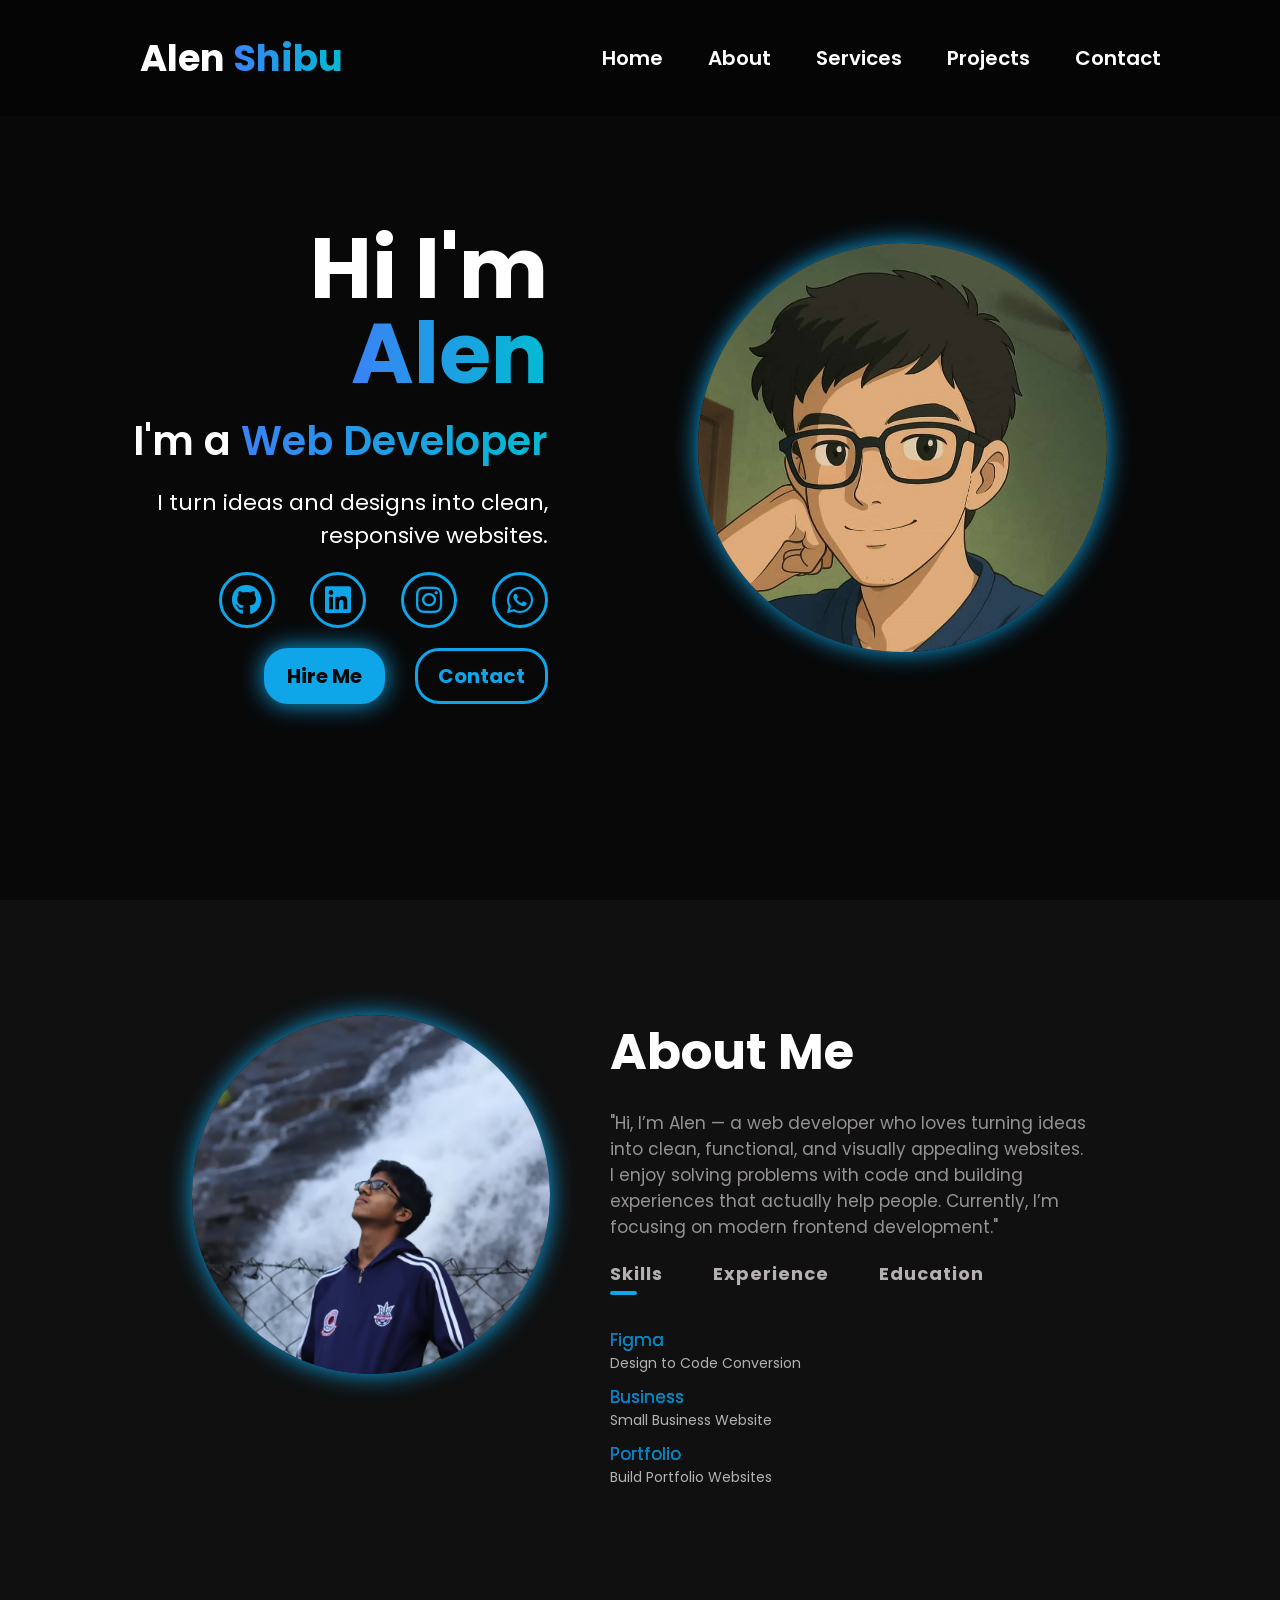
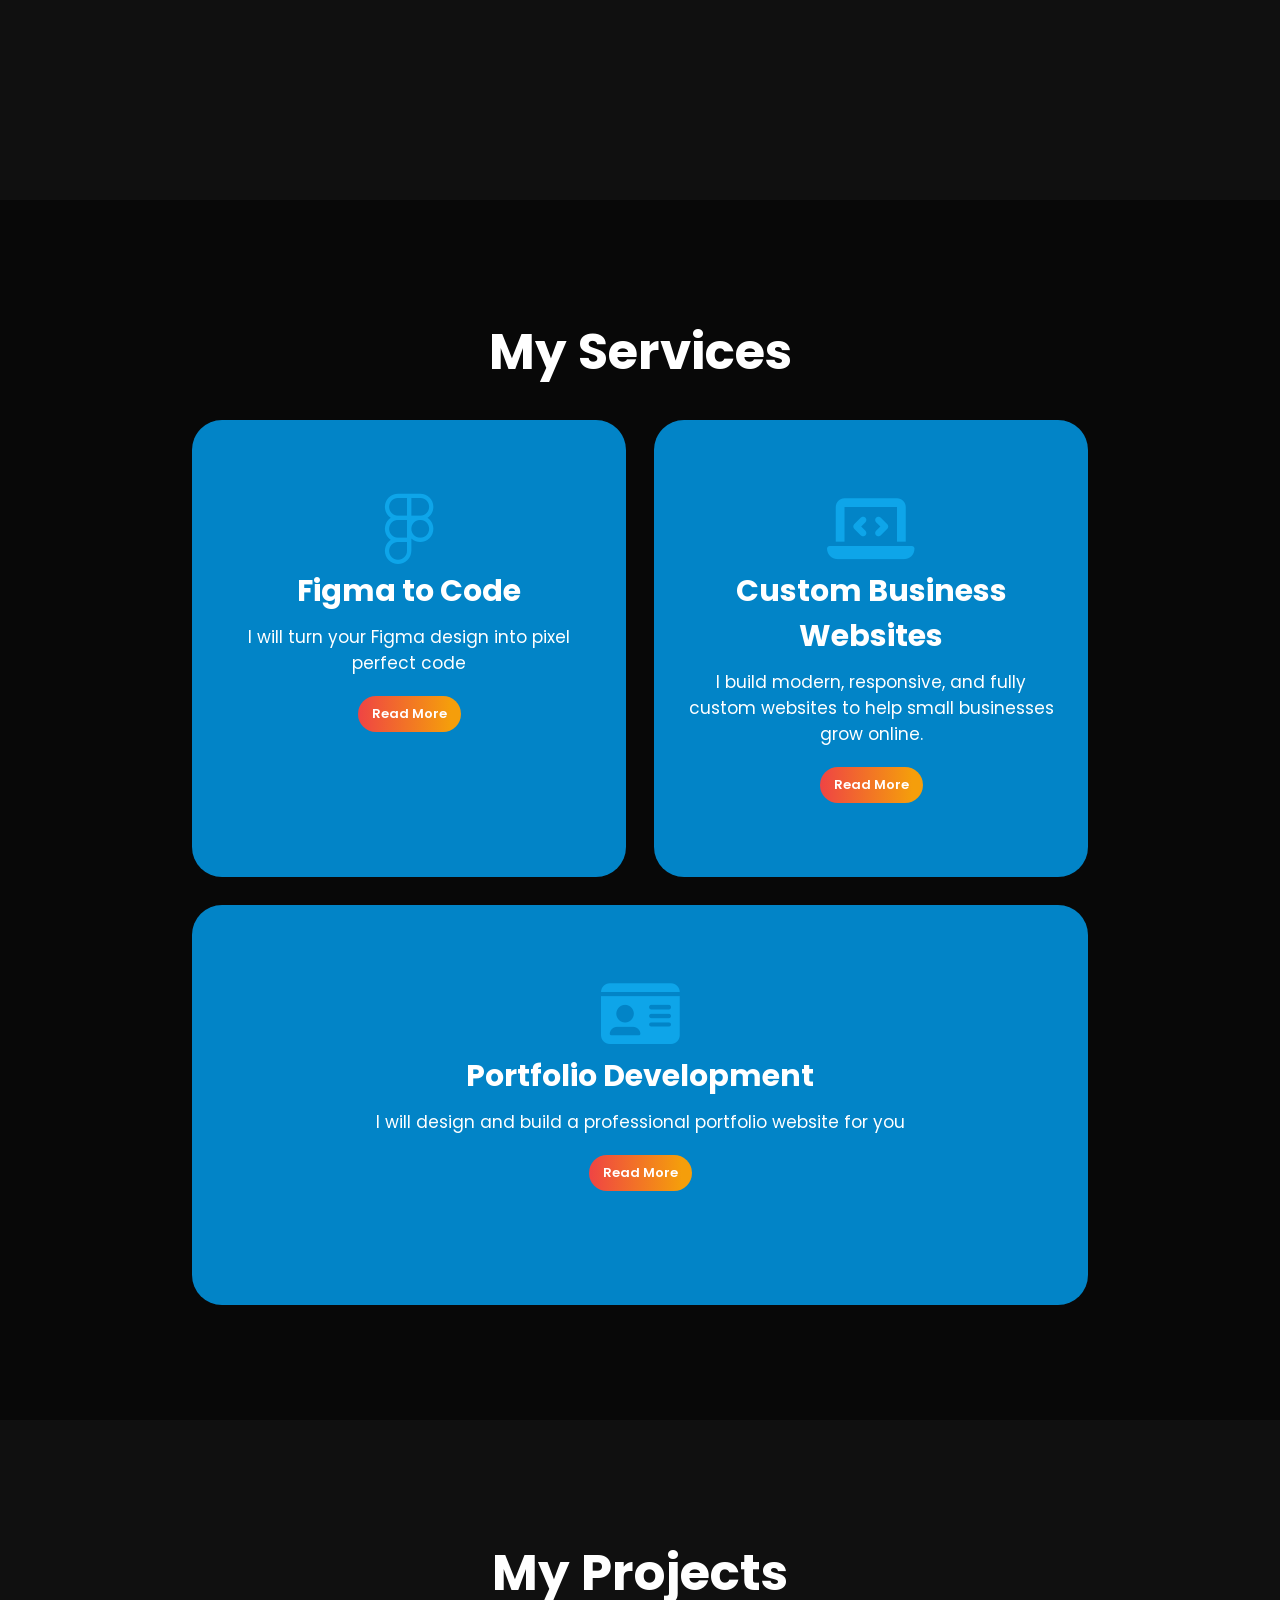
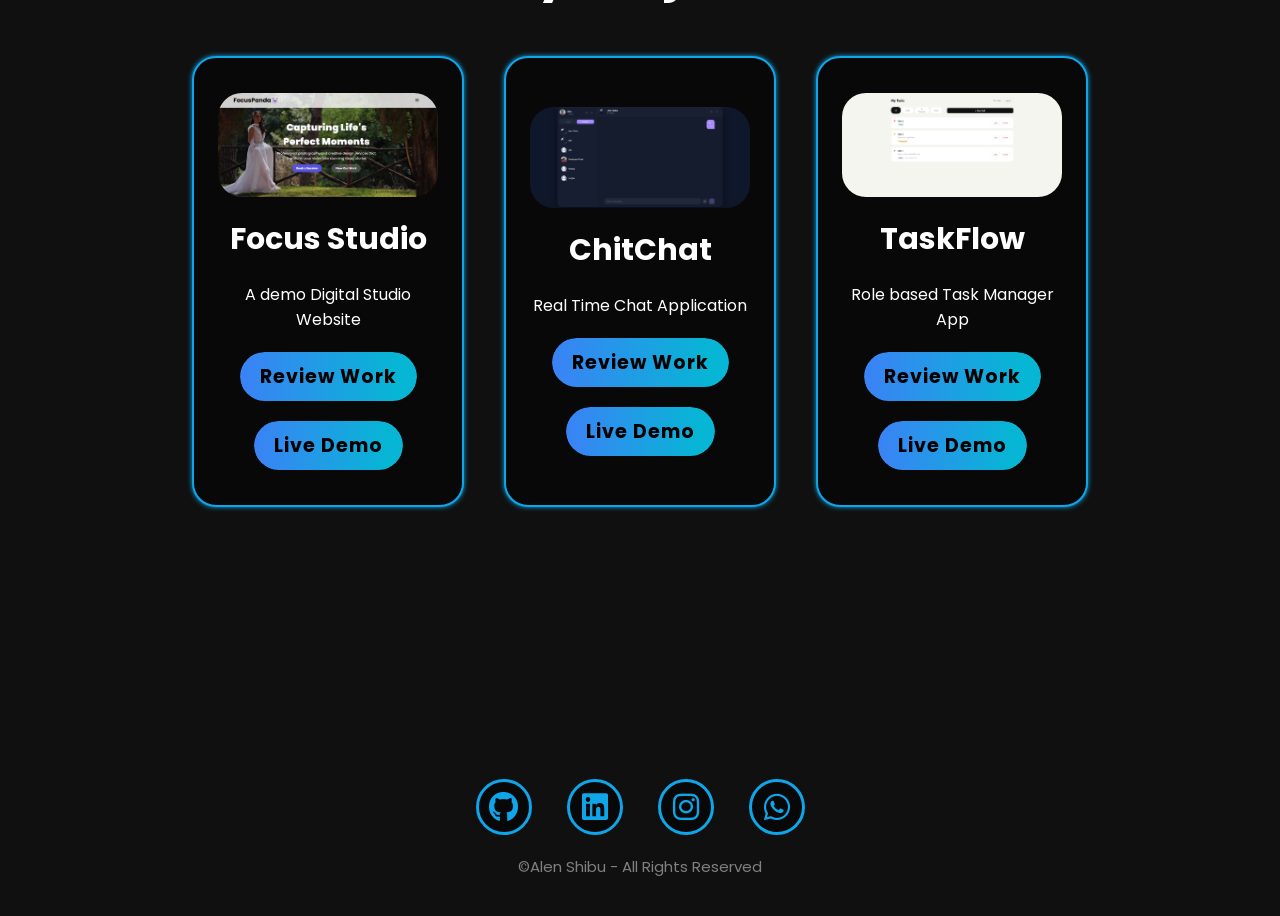
==== index.html @ d4114696 "fixed bugs" ====
<!DOCTYPE html>
<html lang="en">
  <head>
    <meta charset="UTF-8" />
    <meta name="viewport" content="width=device-width, initial-scale=1.0" />
    <title>Portfolio - Alen Shibu</title>
    <link rel="stylesheet" href="style.css" />
    <link
      rel="stylesheet"
      href="https://cdnjs.cloudflare.com/ajax/libs/font-awesome/6.5.0/css/all.min.css"
    />
  </head>
  <body>
    <!-- -----Header Section----- -->
    <header class="header">
      <a href="#home"
        ><h1>Alen <span>Shibu</span></h1></a
      >
      <i id="menu-icon" class="fa-solid fa-bars"></i>
      <nav class="nav" id="nav">
        <ul>
          <li><a href="#home">Home</a></li>
          <li><a href="#about">About</a></li>
          <li><a href="#services">Services</a></li>
          <li><a href="#projects">Projects</a></li>
          <li><a href="#contact">Contact</a></li>
        </ul>
      </nav>
      <a class="btn" href="#contact">Contact Me</a>
    </header>

    <!-- -----Home Section----- -->
    <section class="home" id="home">
      <div class="home-text slide-in-left">
        <h1>Hi I'm <br /><span>Alen</span></h1>
        <h2>I'm a <span>Web Developer</span></h2>
        <p>I turn ideas and designs into clean, responsive websites.</p>

        <div class="social-links">
          <a target="_blank" href="https://github.com/Alen-Shibu"
            ><i class="fa-brands fa-github"></i
          ></a>
          <a
            target="_blank"
            href="https://www.linkedin.com/in/alen-shibu-99502437a/"
            ><i class="fa-brands fa-linkedin"></i
          ></a>
          <a
            target="_blank"
            href="https://www.instagram.com/_.callme_._._alen._/"
            ><i class="fa-brands fa-instagram"></i
          ></a>
          <a target="_blank" href="https://wa.me/919207897400"
            ><i class="fa-brands fa-whatsapp"></i
          ></a>
        </div>
        <div class="home-btn">
          <a
            href="mailto:webwizlab@gmail.com?subject=Hire%20Me%20-%20Web%20Development%20Project&body=Hi%20Alen,%0D%0A%0D%0AI%20would%20like%20to%20discuss%20a%20project%20with%20you.%20Here%20are%20some%20details:%0D%0A%0D%0A-%20Project%20Type:%20%0D%0A-%20Deadline:%20%0D%0A-%20Budget:%20%0D%0A%0D%0ARegards,"
            >Hire Me</a
          >
          <a href="#contact">Contact</a>
        </div>
      </div>
      <div class="home-image slide-in-right">
        <img src="assets/Alen_Shibu_Image.jpeg" alt="Alen Shibu Image" />
      </div>
    </section>

    <!-- -----About Section----- -->
    <section class="about" id="about">
      <div class="about-img">
        <img src="assets/Alen.jpeg" alt="About Section Image" />
      </div>
      <div class="about-content">
        <h1>About Me</h1>
        <p>
          "Hi, I’m Alen — a web developer who loves turning ideas into clean,
          functional, and visually appealing websites. I enjoy solving problems
          with code and building experiences that actually help people.
          Currently, I’m focusing on modern frontend development."
        </p>
        <div class="tab-titles">
          <p class="tab-links active-link" onclick="opentab('skills')">
            Skills
          </p>
          <p class="tab-links" onclick="opentab('experience')">Experience</p>
          <p class="tab-links" onclick="opentab('education')">Education</p>
        </div>
        <div class="tab-contents active-tab" id="skills">
          <ul>
            <li><span>Figma</span><br />Design to Code Conversion</li>
            <li><span>Business</span><br />Small Business Website</li>
            <li><span>Portfolio</span><br />Build Portfolio Websites</li>
          </ul>
        </div>
        <div class="tab-contents" id="experience">
          <ul>
            <li>
              <span>2025 - Present</span><br />Freelance Web Developer —
              building responsive websites for clients
            </li>
            <li>
              <span>2023-2024</span><br />Learning Phase - Learnt frontend
              technologies and few backend technologies
            </li>
          </ul>
        </div>

        <div class="tab-contents" id="education">
          <ul>
            <li>
              <span>2025- Present</span><br />Bachelor’s in Computer Science —
              CEK
            </li>
            <li>
              <span>2022 - 2024</span><br />Higher Secondary Education — Science
              Stream
            </li>
            <li>
              <span>2019 - 2022</span><br />High School — Focus on maths and
              Science
            </li>
          </ul>
        </div>
      </div>
    </section>

    <!-- -----Services Section----- -->
    <section class="services" id="services">
      <h1>My Services</h1>
      <div class="services-container">
        <div class="service-box">
          <i class="fa-brands fa-figma"></i>
          <h3>Figma to Code</h3>
          <p>I will turn your Figma design into pixel perfect code</p>
          <a href="#" class="open" data-modal="modal1">Read More</a>
        </div>
        <div class="modal-container" id="modal1">
          <div class="modal">
            <h2>Figma to Code Conversion</h2>
            <p>
              I take your Figma designs and convert them into
              <strong
                >pixel-perfect, responsive, and SEO-friendly websites</strong
              >. Every detail—spacing, colors, and animations—will be
              implemented exactly as in your design.
            </p>
            <ul style="text-align: left; font-size: 1.6rem; line-height: 1.8">
              <li>✅ Clean, maintainable code</li>
              <li>✅ Mobile & tablet responsive</li>
              <li>✅ Optimized for speed and SEO</li>
              <li>✅ Pixel-perfect design accuracy</li>
            </ul>
            <p>
              This service is perfect if you already have a design and want it
              turned into a fully functional website.
            </p>
            <a href="#contact" class="close">Let’s Work Together</a>
          </div>
        </div>

        <div class="service-box">
          <i class="fa-solid fa-laptop-code"></i>
          <h3>Custom Business Websites</h3>
          <p>
            I build modern, responsive, and fully custom websites to help small
            businesses grow online.
          </p>
          <a href="#" class="open" data-modal="modal2">Read More</a>
        </div>

        <div class="modal-container" id="modal2">
          <div class="modal">
            <h2>Helping Small Businesses Build Websites</h2>
            <p>
              Want a professional website that makes your business stand out? I
              design and build <strong>fully custom websites</strong> that are
              fast, responsive, and tailored to your brand.
            </p>
            <ul style="text-align: left; font-size: 1.6rem; line-height: 1.8">
              <li>✅ Unique design made from scratch</li>
              <li>✅ Mobile-friendly & performance optimized</li>
              <li>✅ Smooth animations & modern layouts</li>
              <li>✅ Contact forms, booking, and custom features</li>
            </ul>
            <p>
              This service is ideal for small businesses that want a unique
              online presence—not just another template site.
            </p>
            <a href="#contact" class="close">Start Your Website Today</a>
          </div>
        </div>

        <div class="service-box">
          <i class="fa-solid fa-id-card"></i>
          <h3>Portfolio Development</h3>
          <p>
            I will design and build a professional portfolio website for you
          </p>
          <a href="#" class="open" data-modal="modal3">Read More</a>
        </div>
        <div class="modal-container" id="modal3">
          <div class="modal">
            <h2>Custom Portfolio Development</h2>
            <p>
              Want to showcase your skills and work in style? I will create a
              <strong>modern, responsive, and eye-catching portfolio</strong>
              that highlights your projects, experience, and personal brand.
            </p>
            <ul style="text-align: left; font-size: 1.6rem; line-height: 1.8">
              <li>✅ Clean, professional design tailored to your style</li>
              <li>✅ Fully responsive across devices</li>
              <li>✅ Sections for About, Projects, Skills, and Contact</li>
              <li>✅ SEO-friendly and fast loading</li>
            </ul>
            <p>
              Whether you’re a student, freelancer, or professional, this
              service helps you build a strong online presence.
            </p>
            <a href="#contact" class="close">Build My Portfolio</a>
          </div>
        </div>
      </div>
    </section>

    <!-- -----Projects Section----- -->
    <section class="projects" id="projects">
      <h1>My Projects</h1>
      <div class="project-box">
        
        <div class="project-card">
          <img src="assets/Focus_Studio.png" alt="Project 1" />
          <h3>Focus Studio</h3>
          <p>A demo Digital Studio Website</p>
          <div class="project-btns">
            <a
              href="https://github.com/Alen-Shibu/Focus_Studio"
              target="_blank"
              class="btn"
              >Review Work</a
            >
            <a
              href="https://alen-shibu.github.io/Focus_Studio/"
              target="_blank"
              class="btn"
              >Live Demo</a
            >
          </div>
        </div>

        <div class="project-card">
          <img src="assets/chat.png" alt="Project 2" />
          <h3>ChitChat</h3>
          <p>Real Time Chat Application</p>
          <div class="project-btns">
            <a
              href="https://github.com/Alen-Shibu/ChitChat.git"
              target="_blank"
              class="btn"
              >Review Work</a
            >
            <a
              href="https://chitchat-8ftn.onrender.com/"
              target="_blank"
              class="btn"
              >Live Demo</a
            >
          </div>
        </div>

        <div class="project-card">
          <img src="assets/TaskFlow.png" alt="Project 3" />
          <h3>TaskFlow</h3>
          <p>Role based Task Manager App</p>
          <div class="project-btns">
            <a
              href="https://github.com/Alen-Shibu/TaskFlow.git"
              target="_blank"
              class="btn"
              >Review Work</a
            >
            <a
              href="https://task-flow-phi-ten.vercel.app/"
              target="_blank"
              class="btn"
              >Live Demo</a
            >
          </div>
        </div>
      </div>
    </section>

    <!-- -----Footer Section----- -->
    <footer>
      <div class="social-links">
        <a target="_blank" href="https://github.com/Alen-Shibu"
          ><i class="fa-brands fa-github"></i
        ></a>
        <a
          target="_blank"
          href="https://www.linkedin.com/in/alen-shibu-99502437a/"
          ><i class="fa-brands fa-linkedin"></i
        ></a>
        <a target="_blank" href="https://www.instagram.com/_.callme_._._alen._/"
          ><i class="fa-brands fa-instagram"></i
        ></a>
        <a target="_blank" href="https://wa.me/919207897400"
          ><i class="fa-brands fa-whatsapp"></i
        ></a>
      </div>
      <p>&copy;Alen Shibu - All Rights Reserved</p>
    </footer>

    <script src="script.js"></script>
    <script src="https://www.google.com/recaptcha/api.js" async defer></script>
  </body>
</html>
---- style.css ----
/* -----General Styling----- */
@import url('https://fonts.googleapis.com/css2?family=Poppins:ital,wght@0,100;0,200;0,300;0,400;0,500;0,600;0,700;0,800;0,900;1,100;1,200;1,300;1,400;1,500;1,600;1,700;1,800;1,900&display=swap');

*{
    padding: 0;
    margin: 0;
    box-sizing: border-box;
    text-decoration: none;
    list-style: none;
}
html{
    scroll-behavior: smooth;
    font-size: 62.5%; /* 1rem = 10px */
}
a{
    color: var(--text-color);
    text-decoration: none;
}
:root{
    --main-color:#0ea5e9;
    --gradient:linear-gradient(270deg, #06b6d4 10%, #3b82f6 100%);
    --bg-color: #080808;
    --second-bg-color: #101010;
    --text-color:#ffffff;
}
body{
    background-color: var(--bg-color);
    color: var(--text-color);
    font-family: "Poppins", sans-serif;
}
span {
  background: var(--gradient);
  background-clip: text; 
  color: transparent;
}
section{
    padding: 9% 15%;
    min-height: 100dvh;
}
ul{
    list-style: none;
}

/* -----Header Styling----- */
header{
    display: flex;
    align-items: center;
    justify-content: space-around;
    min-height: 2.8rem;
    width: 100%;
    position: fixed;
    top: 0;
    left: 0;
    background-color: rgba(0, 0, 0, 0.3);
    z-index: 1000;
    transition: 0.3s ease-in;
}
.header.hide{
    transform: translateY(-100%);
}
header h1{
    font-size: 3.7rem;
    font-weight: 700;
    padding: 3rem 2rem;
    transition: 0.3s ease-in-out;
}
header h1:hover{
    transform: scale(1.1);
}
.nav ul{
    display: flex;
    align-items: center;
    gap: 4.5rem;
}
.nav a{
    color: var(--text-color);
    font-size: 2rem;
    font-weight: 600;
    border-bottom: 3px solid transparent;
    transition: 0.3s ease-in-out;
}
.nav a:hover{
    border-bottom: 3px solid var(--main-color);
    color: var(--main-color);
}
.btn a{
    color: black;
}
.btn {
  position: relative;
  display: inline-block;
  border: none;
  outline: none;
  padding: 1rem 2rem;
  border-radius: 2.9rem;
  font-weight: 700;
  font-size: 1.9rem;
  letter-spacing: 1px;
  color: black;
  overflow: hidden;
  z-index: 1;
  text-wrap: nowrap;
}
.btn::before {
  content: "";
  position: absolute;
  inset: 0;
  border-radius: inherit;
  background: var(--gradient);
  z-index: -1;
  transition: opacity 0.6s ease-in-out;
  opacity: 1;
}
.btn::after {
  content: "";
  position: absolute;
  inset: 0;
  border-radius: inherit;
  background: linear-gradient(270deg, #f59e0b 10%, #ef4444 100%);
  z-index: -1;
  transition: opacity 0.6s ease-in-out;
  opacity: 0;
}
.btn:hover::after {
  opacity: 1;
}
.btn:hover::before {
  opacity: 0;
}
#menu-icon{
    font-size: 2.6rem;
    color: var(--main-color);
    display: none;
}
/* -----Home Styling----- */
.home{
    display: flex;
    align-items: center;
    justify-content: center;
    gap: 15rem;
}
.home-image{
    margin-right: 4rem;
}
.home-image img{
    width: 32vw;
    height: 32vw;
    border-radius: 50%;
    object-fit: cover;
    box-shadow: 0 0 25px var(--main-color);
    transition: 0.3s ease-in-out;
}
.home-image img:hover{
    box-shadow: 0 0 25px var(--main-color),
                0 0 50px var(--main-color),
                0 0 75px var(--main-color);
}
.home-text{
    text-align: right;
    display: flex;
    flex-direction: column;
    justify-content: center;
    margin-top: 3rem;
}
.home-text h1{
    font-size: 8.5rem;
    line-height: 1;
    margin-bottom: 1.5rem;
    font-weight: 700;
}
.home-text h2{
    font-size: 4rem;
    margin-bottom: 1.5rem;
    font-weight: 600;
    text-wrap: nowrap;
}
.home-text p{
    font-size: 2.2rem;
}
.home-btn{
    display: flex;
    align-items: center;
    justify-content: flex-end;
    gap: 3rem;
}
.home-btn a{
    background-color: var(--bg-color);
    color: var(--main-color);
    padding: 1rem 2rem;
    border-radius: 2.4rem;
    font-size: 2rem;
    font-weight: 700;
    border: 3px solid var(--main-color);
    outline: none;
    transition: 0.3s ease-in;

}
.home-btn a:hover{
    color: var(--bg-color);
    background-color: var(--main-color);
}
.home-btn a:first-child{
    background: var(--main-color);
    color: var(--bg-color);
    box-shadow: 0 0 25px var(--main-color);
    transition: 0.3s ease-in;
}
.home-btn a:first-child:hover{
    box-shadow: 0 0 25px var(--main-color),
                0 0 50px var(--main-color);
}
.social-links{
    display: flex;
    align-items: center;
    justify-content: flex-end;
    gap: 3.5rem;
    margin-top: 2rem;
    margin-bottom: 2rem;
}
.social-links i{
    background-color: var(--bg-color);
    color: var(--main-color);
    display: flex;
    align-items: center;
    justify-content: center;
    font-size: 3rem;
    border: 3px solid var(--main-color);
    border-radius: 50%;
    width: 4rem;
    height: 4rem;
    padding: 2.5rem;
    transition: 0.4s ease-in-out;
}
.social-links i:hover{
    transform: translateY(-0.5rem);
    background-color: var(--main-color);
    color: var(--text-color);
    box-shadow: 0 0 25px var(--main-color);
}

/* -----About Styling----- */
.about{
    background-color: var(--second-bg-color);
    display: flex;
    gap: 6rem;
    padding-top: 9%;
}
.about-img img{
    width: 28vw;
    height: 28vw;
    border-radius: 50%;
    object-fit: cover;
    box-shadow: 0 0 25px var(--main-color);
    transition: 0.4s ease-in-out;
    animation: upanddown 4.5s infinite linear;
}
@keyframes upanddown {
    0%{
        transform: translateY(0);
    }
    50%{
        transform: translateY(-3rem);
    }
    100%{
        transform: translateY(0);
    }
}
.about-img img:hover{
    box-shadow: 0 0 25px var(--main-color),
                0 0 50px var(--main-color);
}
.about-content h1{
    font-size: 5rem;
    margin-bottom: 2rem;
}
.about-content>p{
    font-size: 1.7rem;
    color: rgb(150, 146, 146);
}
.tab-titles{
    padding: 2rem 0 3rem;
    display: flex;
}
.tab-links{
    font-size: 1.8rem;
    color: rgb(181, 177, 177);
    margin-right: 5rem;
    font-weight: 700;
    cursor: pointer;
    position: relative;
    letter-spacing: 0.1rem;
}
.tab-links::after{
    content: '';
    width: 0;
    height: 0.45rem;
    background: var(--main-color);
    position: absolute;
    left: 0;
    bottom: -0.8rem;
    border-radius: 2rem;
}
.tab-links.active-link::after{
    width: 50%;
}
.tab-contents ul li{
    margin: 1rem 0;
    font-size: 1.4rem;
    color: rgb(181, 177, 177);
}
.tab-contents ul li span{
    color: #0284c7;
    font-size: 1.7rem;
}
.tab-contents{
    display: none;
}
.tab-contents.active-tab{
    display: block;
}

/* -----Services Styling----- */
.services h1{
    display: flex;
    align-items: center;
    justify-content: center;
    text-align: center;
    font-size: 5rem;
    margin-bottom: 3rem;
}
.services-container{
    display: flex;
    justify-content: center;
    gap: 2.8rem;
    flex-wrap: wrap;
}
.services-container .service-box{
    flex:1 1 30rem;
    min-height: 40rem;
    background: #0284c7;
    padding: 7rem 3rem 7rem;
    border-radius: 3rem;
    text-align: center;
    transition: 0.3s ease-in;
    border: 0.4rem solid transparent;
}
.services-container .service-box:hover{
    border-color: var(--text-color);
    transform: scale(1.02);
}
.service-box i{
    font-size: 7rem;
    color: var(--main-color);
    margin-bottom: 0.5rem;
}
.service-box h3{
    font-size: 3rem;
    margin-bottom: 1rem;
}
.service-box p{
    font-size: 1.7rem;
    margin-bottom: 2rem;
}
.service-box a,.modal a{
    display: inline-block;
    font-size: 1.3rem;
    padding: 0.8rem 1.4rem;
    background: linear-gradient(270deg, #f59e0b 10%, #ef4444 100%);
    border-radius: 3rem;
    transition: 0.3s ease-in;
    font-weight: 600;
}
.service-box a:hover{
box-shadow: 
  0 4px 15px rgba(255, 255, 255, 0.5),  
  0 4px 25px rgba(255, 255, 255, 0.3);  
}
.modal-container{
    display: flex;
    align-items: center;
    justify-content: center;
    position: fixed;
    top: 0;
    left: 0;
    background-color: rgba(0, 0, 0, 0.3);
    width: 100vw;
    height: 100vh;
    opacity: 0;
    pointer-events: none;
    transition: opacity 0.3s ease-in;
    backdrop-filter: blur(6px);    /* blur background */
   -webkit-backdrop-filter: blur(6px); /* Safari support */
    z-index: 1000;
}
.modal-container.show{
    opacity: 1;
    pointer-events: auto;
}
.modal{
    background-color: rgba(255, 255, 255, 1);
    color: black;
    display: flex;
    align-items: center;
    justify-content: center;
    text-align: center;
    padding: 5rem 5rem;
    border-radius: 1.3rem;
    width: 60rem;
    max-width: 80%;
    flex-direction: column;
    gap: 4rem;
    box-shadow:0 2px 4px rgba(0, 0, 0, 0.2);
}
.modal h2{
    font-size: 3rem;
}
.modal p{
    opacity: 0.7;
    font-size: 1.8rem;
}

/* -----Footer Styling----- */
footer{
    background-color: var(--second-bg-color);
    padding: 3% 10rem;
    display: flex;
    align-items: center;
    justify-content: center;
    flex-direction: column;
}
footer p{
    font-size: 1.5rem;
    color: gray;
}

/* -----Projects Section----- */
.projects{
    background-color: var(--second-bg-color);
}
.projects h1{
    text-align: center;
    font-size: 5rem;
    margin-bottom: 4.5rem;
}
.project-box{
    display: grid;
    grid-template-columns: repeat(auto-fit,minmax(250px,1fr));
    gap: 4rem;
    row-gap: 3rem;
}
.project-card{
    display: flex;
    align-items: center;
    justify-content: center;
    flex-direction: column;
    text-align: center;
    background-color: var(--bg-color);
    border: 2px solid var(--main-color);
    padding: 3.5rem 2.4rem;
    border-radius: 2.4rem;
    gap: 2rem;
    overflow: hidden;
    cursor: pointer;
    box-shadow: 0 0 5px var(--main-color);
    transition: 0.3s ease;
    height: 100%;
}
.project-card:hover{
    box-shadow: 0 0 25px var(--main-color),
                0 0 50px var(--main-color);
    transform: scale(1.02);
}
.project-btns{
    display: flex;
    align-items: center;
    justify-content: center;
    gap: 2rem;
    flex-wrap: wrap;
}
.project-card img{
    max-width: 330px;
    border-radius: 2.4rem;
    object-fit: cover;
    width: 100%;
}
.project-card h3{
    font-size: 3rem;
}
.project-card p{
    font-size: 1.6rem;
}

/* -----Slide Animation----- */
.slide-in-left {
  opacity: 0;
  transform: translateX(-120px);
  animation: slideIn 2s forwards; 
  animation-delay: 0.25s; 
}
.slide-in-right {
  opacity: 0;
  transform: translateX(120px);
  animation: slideIn 2s forwards; 
  animation-delay: 0.25s; 
}

@keyframes slideIn {
  to {
    opacity: 1;
    transform: translateX(0);
  }
}





/* -----Media Queries----- */
@media (max-width:1330px) {
    header .btn{
        display: none;
    }
}
@media (max-width:1200px) {
    #menu-icon{
        display: block;
    }    
    .nav{
        position: absolute;
        right: 0;
        top: 100%;
        width: 50%;
        border-bottom-left-radius: 2.2rem;
        border-bottom: 2px solid var(--main-color);
        border-left: 2px solid var(--main-color);
        padding: 1rem 3rem;
        background: rgba(0, 0, 0, 0.8);
        display: none;
    }
    .nav ul{
        display: block;
    }
    .nav a{
        color: var(--text-color);
        margin: 3rem 0;
        font-size: 2rem;
        display: block;
    }
    .nav.active{
        display: block;
    }

    .home{
        flex-direction: column-reverse;
        gap: 1rem;
    }
    .home-image{
        margin-right: 0;
    }
    .home-image img{
        width: 28vw;
        height: 28vw;
    }
    .home-text{
          text-align: center;
    }
    .social-links{
        justify-content: center;
    }
    .home-btn{
        justify-content: center;
        flex-wrap: wrap;
    }
    .home-text h2 {
        text-wrap: wrap;
    }
    
    .about{
        flex-direction: column;
        justify-content: center;
        align-items: center;
        text-align: center;
    }
    .tab-titles{
        justify-content: center;
        display: flex;
        align-items: center;
        gap: 5rem;
        margin-left: 6rem;
    }
    .tab-links{
        margin: 0;
    }
    section{
        min-height: 70vh;
        padding: 9% 5%;
    }
    
}

@media (max-width:900px) {
    header h1{
        font-size: 2.7rem;
    }
    #menu-icon{
        font-size: 2rem;
    }
}

@media (max-width:500px) {
    .tab-titles{
        margin-left: 0;
        gap: 2rem;
    }
    footer p{
        font-size: 0.9rem;
    }
    .modal{
        max-width: 75%;
        padding: 2rem 1rem;
    }
    .modal h2{
    font-size: 1.5rem;
}
.modal p{
    font-size: 0.8rem;
}
.services-container .service-box{
    padding: 7rem 1rem 7rem;
}
.home-image{
    margin-top: 8rem;
}
}

@media (max-width:1085px){
    .home-image img{
    width: 32vw;
    height: 32vw;
    border-radius: 50%;
    object-fit: cover;
    box-shadow: 0 0 25px var(--main-color);
    transition: 0.4s ease-in-out;
    animation: upanddown 3s infinite linear;
    }

    .about-img img{
        display: none;
    }
}
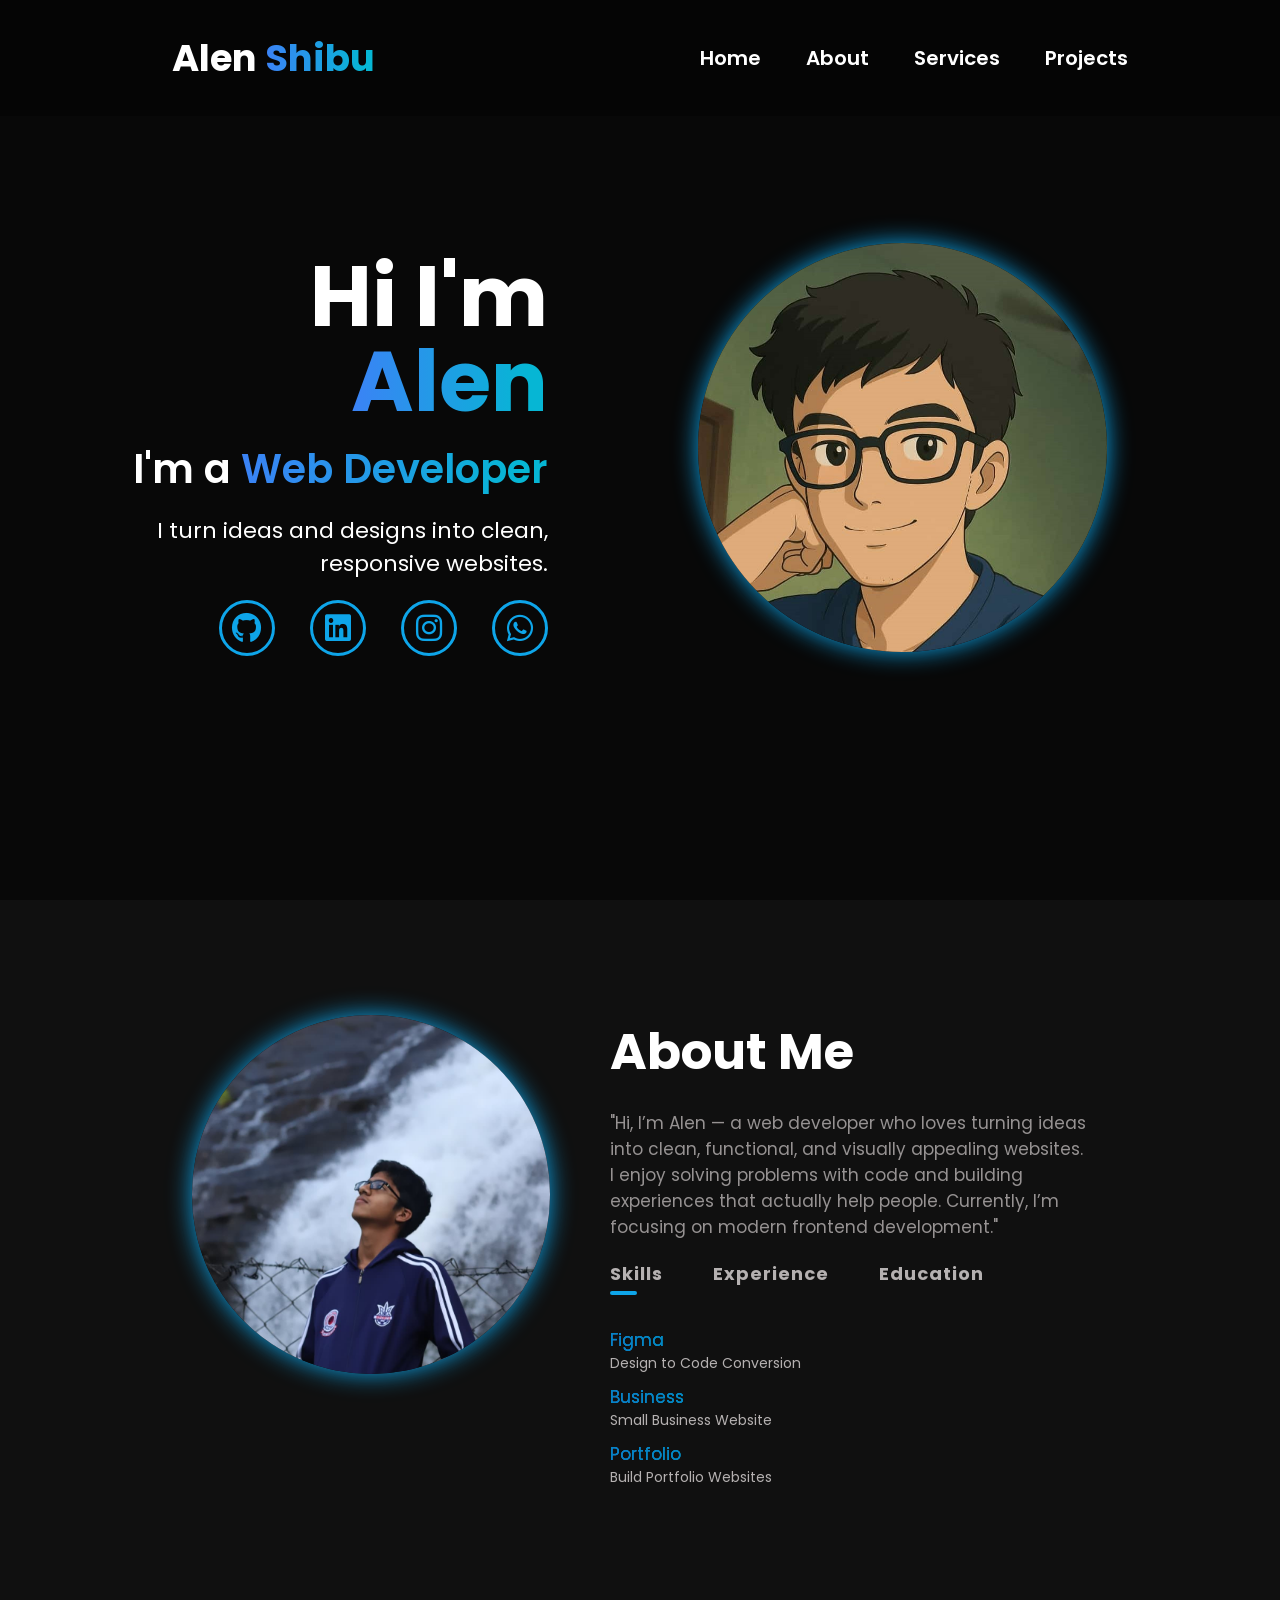
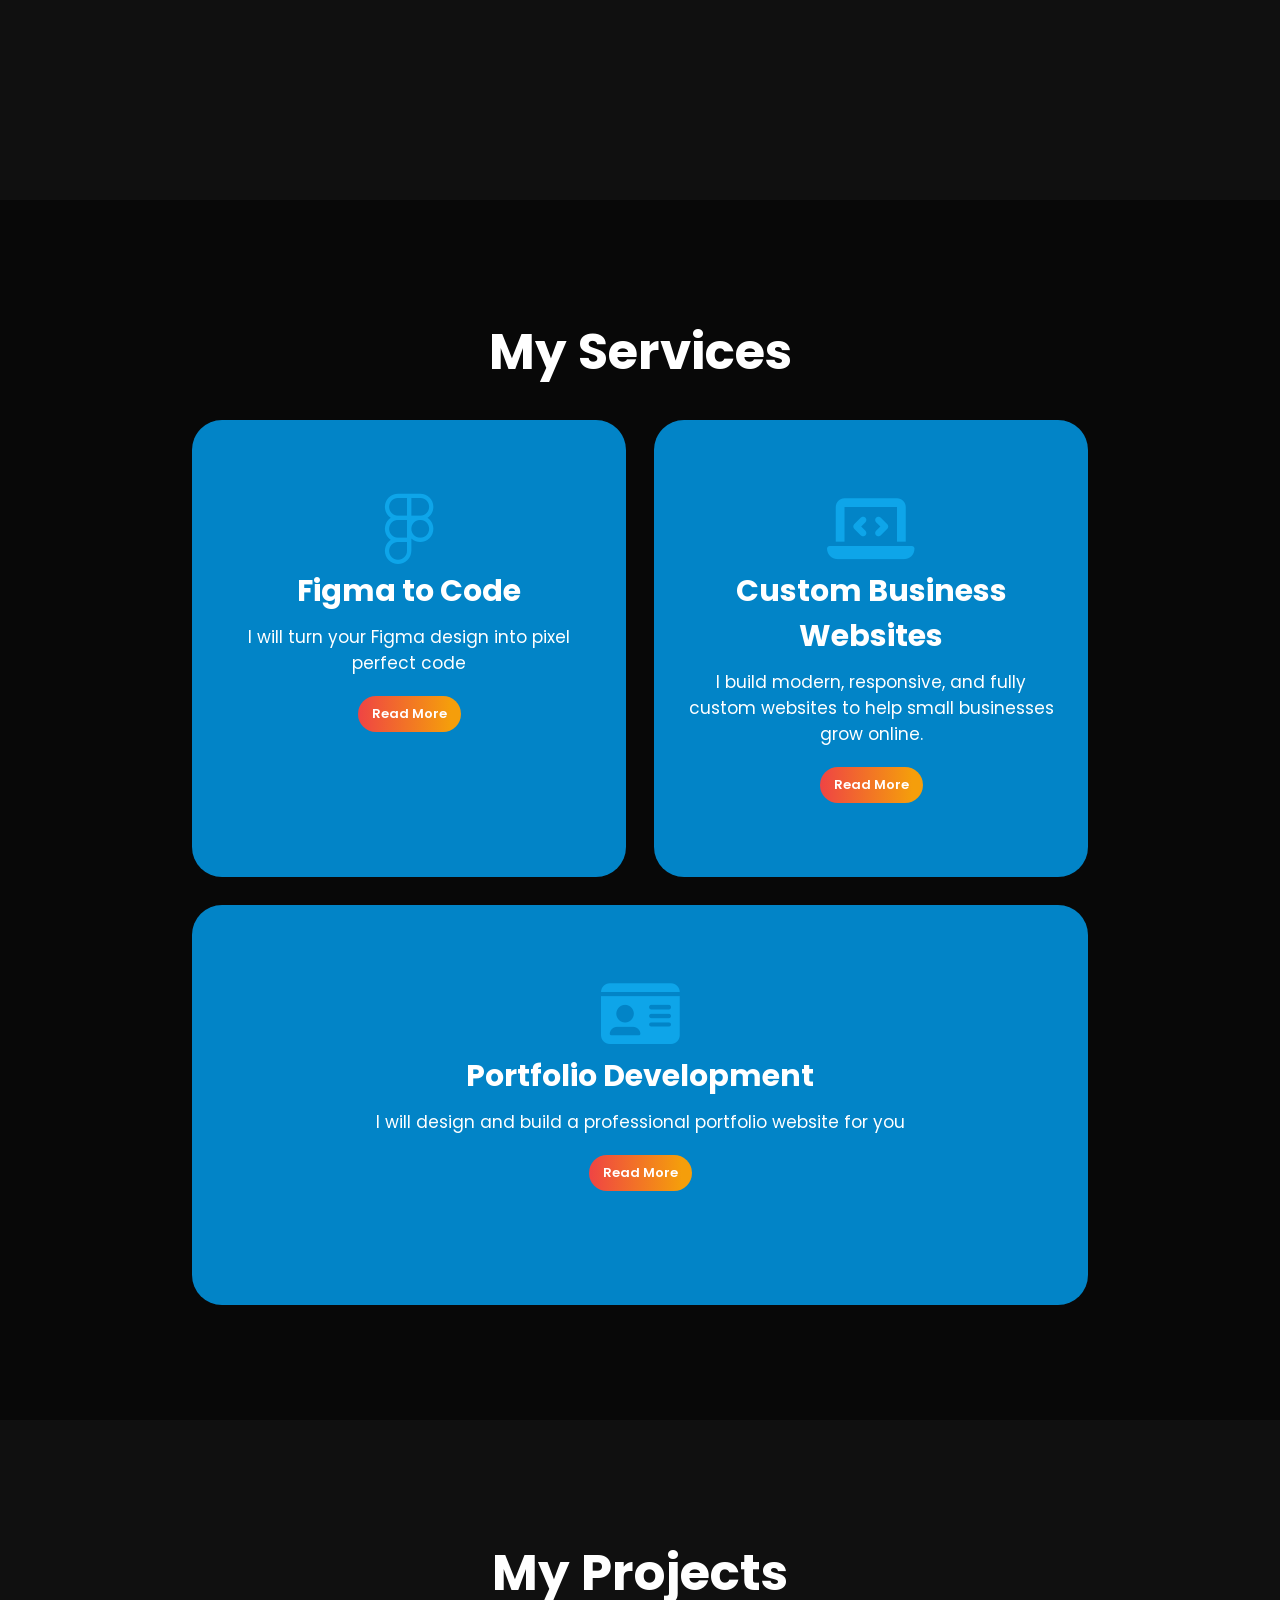
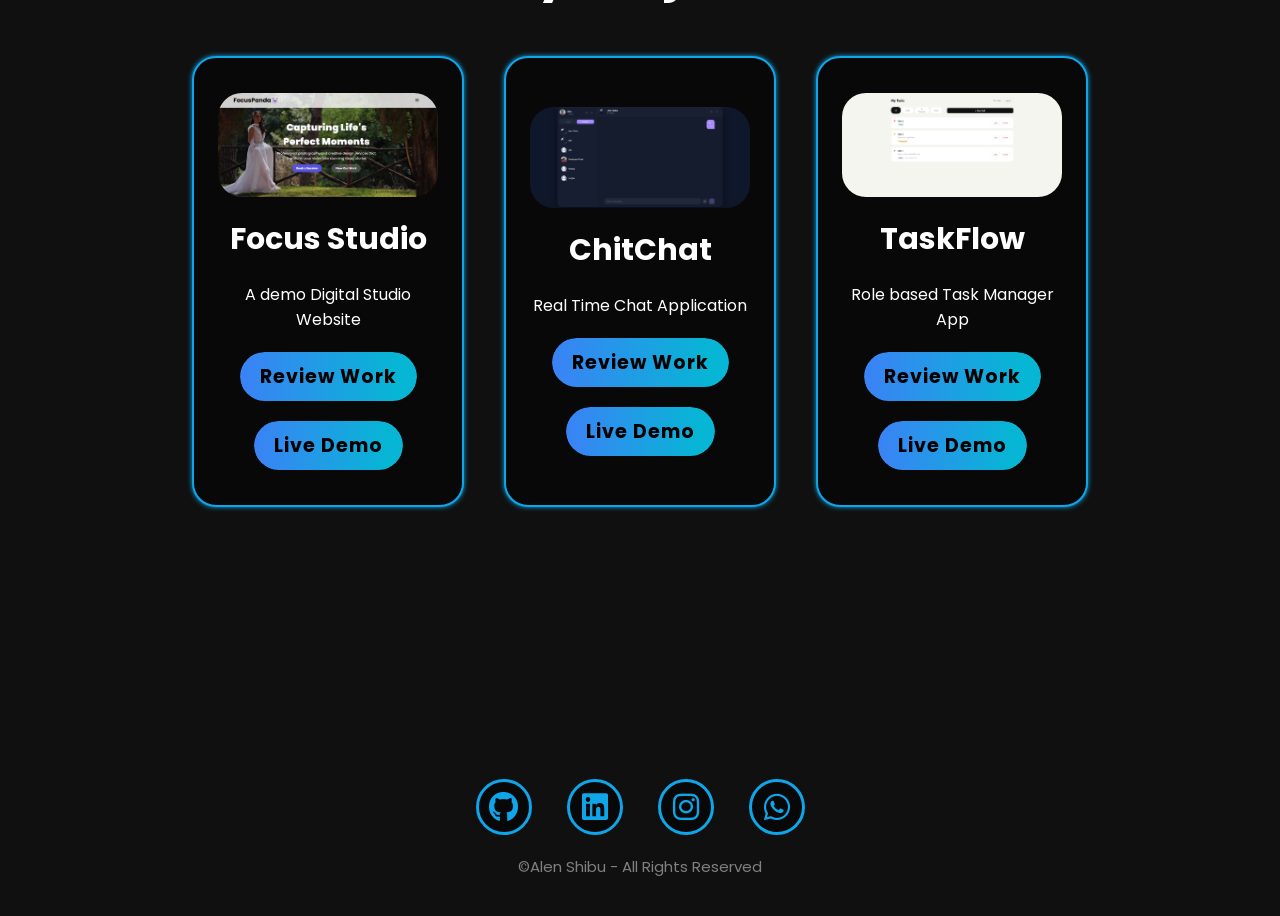
==== commit 12296649: "bugs fix" ====
--- a/index.html
+++ b/index.html
@@ -23,10 +23,8 @@
           <li><a href="#about">About</a></li>
           <li><a href="#services">Services</a></li>
           <li><a href="#projects">Projects</a></li>
-          <li><a href="#contact">Contact</a></li>
         </ul>
       </nav>
-      <a class="btn" href="#contact">Contact Me</a>
     </header>
 
     <!-- -----Home Section----- -->
@@ -54,13 +52,7 @@
             ><i class="fa-brands fa-whatsapp"></i
           ></a>
         </div>
-        <div class="home-btn">
-          <a
-            href="mailto:webwizlab@gmail.com?subject=Hire%20Me%20-%20Web%20Development%20Project&body=Hi%20Alen,%0D%0A%0D%0AI%20would%20like%20to%20discuss%20a%20project%20with%20you.%20Here%20are%20some%20details:%0D%0A%0D%0A-%20Project%20Type:%20%0D%0A-%20Deadline:%20%0D%0A-%20Budget:%20%0D%0A%0D%0ARegards,"
-            >Hire Me</a
-          >
-          <a href="#contact">Contact</a>
-        </div>
+
       </div>
       <div class="home-image slide-in-right">
         <img src="assets/Alen_Shibu_Image.jpeg" alt="Alen Shibu Image" />
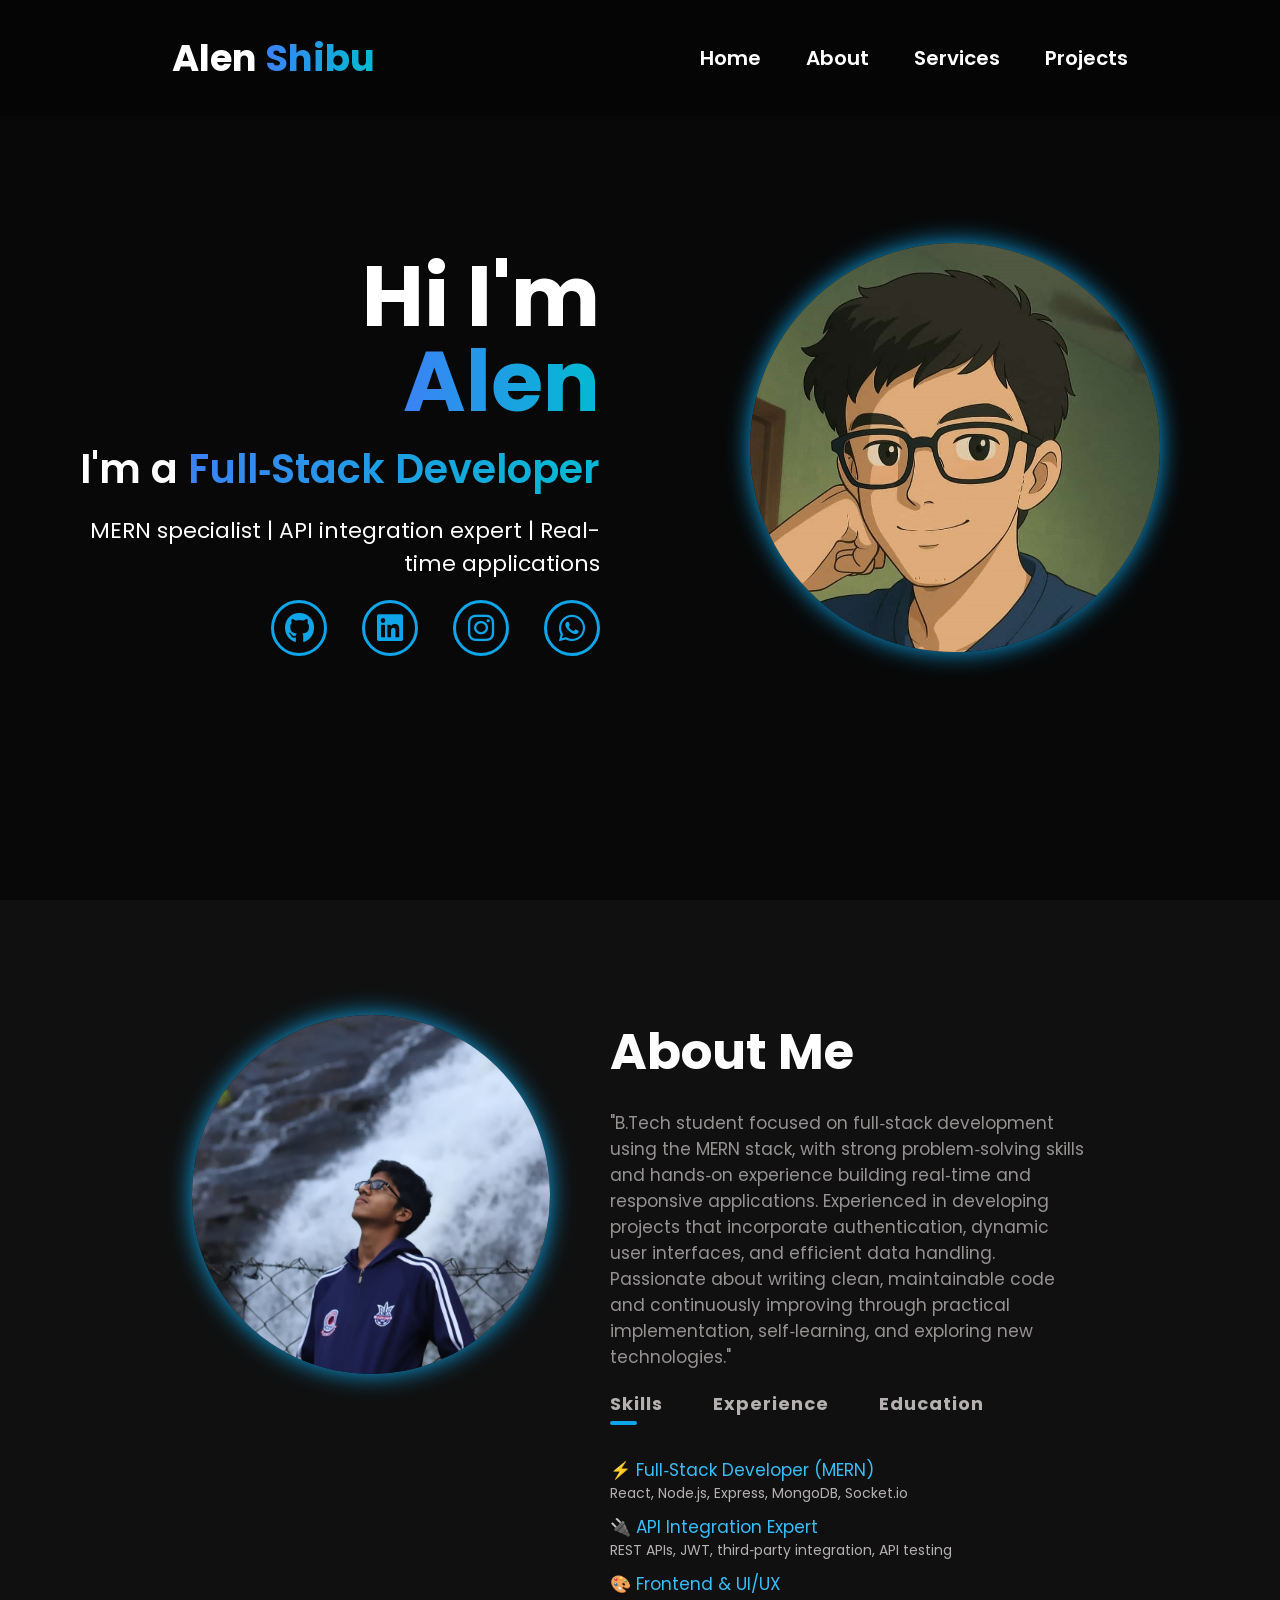
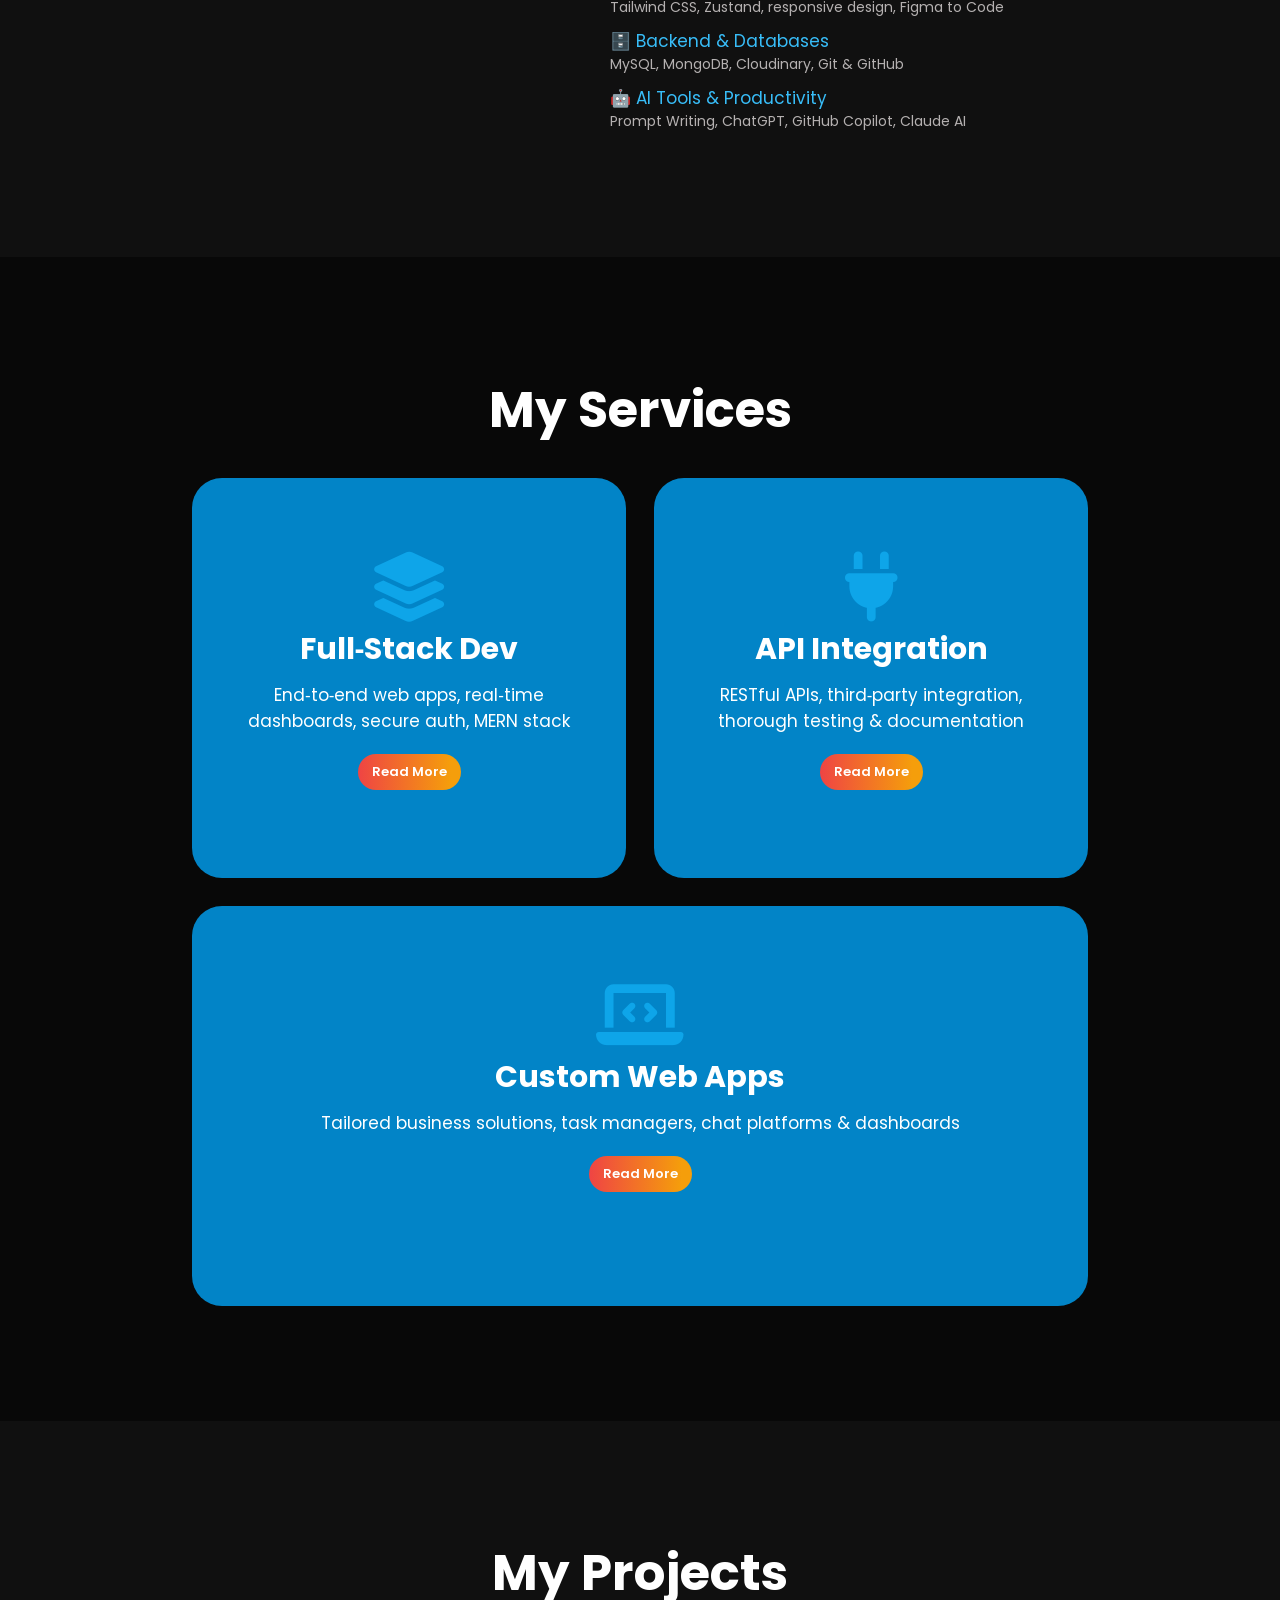
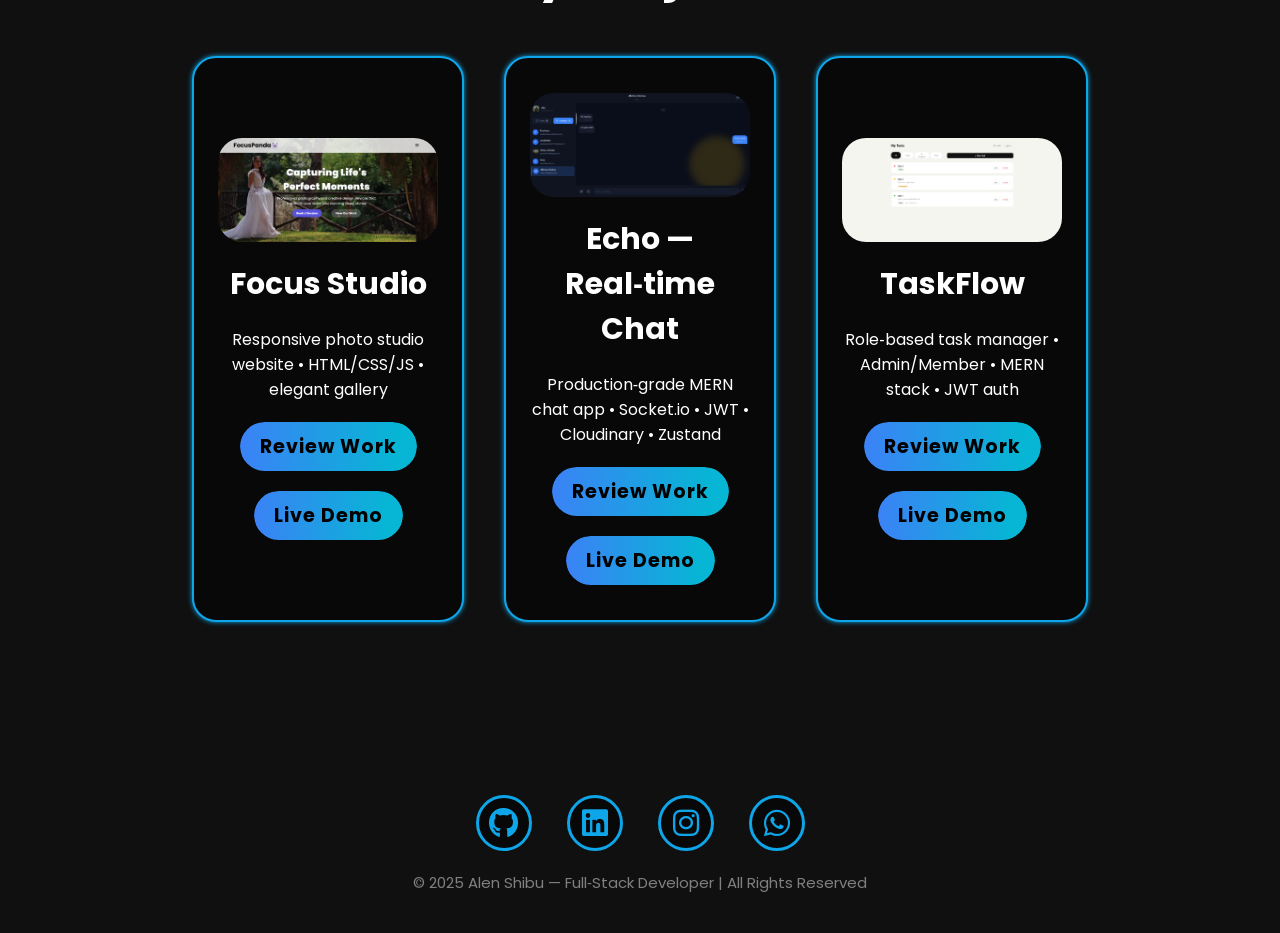
==== commit 03deb59a: "updated all details" ====
--- a/index.html
+++ b/index.html
@@ -3,19 +3,17 @@
   <head>
     <meta charset="UTF-8" />
     <meta name="viewport" content="width=device-width, initial-scale=1.0" />
-    <title>Portfolio - Alen Shibu</title>
-    <link rel="stylesheet" href="style.css" />
+    <title>Alen Shibu | Full‑Stack Developer Portfolio</title>
     <link
       rel="stylesheet"
       href="https://cdnjs.cloudflare.com/ajax/libs/font-awesome/6.5.0/css/all.min.css"
     />
+    <link rel="stylesheet" href="style.css">
   </head>
   <body>
-    <!-- -----Header Section----- -->
+    <!-- Header -->
     <header class="header">
-      <a href="#home"
-        ><h1>Alen <span>Shibu</span></h1></a
-      >
+      <a href="#home"><h1>Alen <span>Shibu</span></h1></a>
       <i id="menu-icon" class="fa-solid fa-bars"></i>
       <nav class="nav" id="nav">
         <ul>
@@ -27,284 +25,182 @@
       </nav>
     </header>
 
-    <!-- -----Home Section----- -->
+    <!-- Home Section -->
     <section class="home" id="home">
       <div class="home-text slide-in-left">
         <h1>Hi I'm <br /><span>Alen</span></h1>
-        <h2>I'm a <span>Web Developer</span></h2>
-        <p>I turn ideas and designs into clean, responsive websites.</p>
-
+        <h2>I'm a <span>Full‑Stack Developer</span></h2>
+        <p>MERN specialist | API integration expert | Real-time applications</p>
         <div class="social-links">
-          <a target="_blank" href="https://github.com/Alen-Shibu"
-            ><i class="fa-brands fa-github"></i
-          ></a>
-          <a
-            target="_blank"
-            href="https://www.linkedin.com/in/alen-shibu-99502437a/"
-            ><i class="fa-brands fa-linkedin"></i
-          ></a>
-          <a
-            target="_blank"
-            href="https://www.instagram.com/_.callme_._._alen._/"
-            ><i class="fa-brands fa-instagram"></i
-          ></a>
-          <a target="_blank" href="https://wa.me/919207897400"
-            ><i class="fa-brands fa-whatsapp"></i
-          ></a>
-        </div>
-
+          <a target="_blank" href="https://github.com/Alen-Shibu"><i class="fa-brands fa-github"></i></a>
+          <a target="_blank" href="https://www.linkedin.com/in/alen-shibu-99502437a/"><i class="fa-brands fa-linkedin"></i></a>
+          <a target="_blank" href="https://www.instagram.com/_.callme_._._alen._/"><i class="fa-brands fa-instagram"></i></a>
+          <a target="_blank" href="https://wa.me/919207897400"><i class="fa-brands fa-whatsapp"></i></a>
+        </div>
       </div>
       <div class="home-image slide-in-right">
-        <img src="assets/Alen_Shibu_Image.jpeg" alt="Alen Shibu Image" />
-      </div>
-    </section>
-
-    <!-- -----About Section----- -->
+        <img src="assets/Alen_Shibu_Image.jpeg" alt="Alen Shibu" />
+      </div>
+    </section>
+
+    <!-- About Section (updated from CV) -->
     <section class="about" id="about">
       <div class="about-img">
-        <img src="assets/Alen.jpeg" alt="About Section Image" />
+        <img src="assets/Alen.jpeg" alt="About" />
       </div>
       <div class="about-content">
         <h1>About Me</h1>
         <p>
-          "Hi, I’m Alen — a web developer who loves turning ideas into clean,
-          functional, and visually appealing websites. I enjoy solving problems
-          with code and building experiences that actually help people.
-          Currently, I’m focusing on modern frontend development."
+          "B.Tech student focused on full‑stack development using the MERN stack, with strong problem‑solving skills and hands‑on experience building real‑time and responsive applications. Experienced in developing projects that incorporate authentication, dynamic user interfaces, and efficient data handling. Passionate about writing clean, maintainable code and continuously improving through practical implementation, self‑learning, and exploring new technologies."
         </p>
         <div class="tab-titles">
-          <p class="tab-links active-link" onclick="opentab('skills')">
-            Skills
-          </p>
+          <p class="tab-links active-link" onclick="opentab('skills')">Skills</p>
           <p class="tab-links" onclick="opentab('experience')">Experience</p>
           <p class="tab-links" onclick="opentab('education')">Education</p>
         </div>
         <div class="tab-contents active-tab" id="skills">
           <ul>
-            <li><span>Figma</span><br />Design to Code Conversion</li>
-            <li><span>Business</span><br />Small Business Website</li>
-            <li><span>Portfolio</span><br />Build Portfolio Websites</li>
+            <li><span>⚡ Full‑Stack Developer (MERN)</span><br />React, Node.js, Express, MongoDB, Socket.io</li>
+            <li><span>🔌 API Integration Expert</span><br />REST APIs, JWT, third‑party integration, API testing</li>
+            <li><span>🎨 Frontend & UI/UX</span><br />Tailwind CSS, Zustand, responsive design, Figma to Code</li>
+            <li><span>🗄️ Backend & Databases</span><br />MySQL, MongoDB, Cloudinary, Git & GitHub</li>
+            <li><span>🤖 AI Tools & Productivity</span><br />Prompt Writing, ChatGPT, GitHub Copilot, Claude AI</li>
           </ul>
         </div>
         <div class="tab-contents" id="experience">
           <ul>
-            <li>
-              <span>2025 - Present</span><br />Freelance Web Developer —
-              building responsive websites for clients
-            </li>
-            <li>
-              <span>2023-2024</span><br />Learning Phase - Learnt frontend
-              technologies and few backend technologies
-            </li>
+            <li><span>2026 – Present</span><br />Building Full‑Stack Applications – Production-grade MERN apps, real-time features, API integrations.</li>
+            <li><span>2024 – 2025</span><br />Freelance Web Developer – Responsive websites, client projects, performance optimization.</li>
+            <li><span>2023 – 2024</span><br />Learning Phase – Mastered frontend & backend, version control, modern frameworks.</li>
           </ul>
         </div>
-
         <div class="tab-contents" id="education">
           <ul>
-            <li>
-              <span>2025- Present</span><br />Bachelor’s in Computer Science —
-              CEK
-            </li>
-            <li>
-              <span>2022 - 2024</span><br />Higher Secondary Education — Science
-              Stream
-            </li>
-            <li>
-              <span>2019 - 2022</span><br />High School — Focus on maths and
-              Science
-            </li>
+            <li><span>2024 – 2028</span><br />Bachelor of Technology (CSE) – CGPA 7.67, College of Engineering, Kalloopara</li>
+            <li><span>2023 – 2024</span><br />12th Standard – 84% , Mar Dionysius School</li>
+            <li><span>2021 – 2022</span><br />10th Standard – 86% , Mar Dionysius School</li>
           </ul>
         </div>
       </div>
     </section>
 
-    <!-- -----Services Section----- -->
+    <!-- Services Section (updated: Full‑Stack, API, Custom Apps) -->
     <section class="services" id="services">
       <h1>My Services</h1>
       <div class="services-container">
+        <!-- Service 1: Full-Stack Development -->
         <div class="service-box">
-          <i class="fa-brands fa-figma"></i>
-          <h3>Figma to Code</h3>
-          <p>I will turn your Figma design into pixel perfect code</p>
-          <a href="#" class="open" data-modal="modal1">Read More</a>
-        </div>
-        <div class="modal-container" id="modal1">
+          <i class="fa-solid fa-layer-group"></i>
+          <h3>Full‑Stack Dev</h3>
+          <p>End‑to‑end web apps, real‑time dashboards, secure auth, MERN stack</p>
+          <a href="#" class="open" data-modal="modalFullstack">Read More</a>
+        </div>
+        <div class="modal-container" id="modalFullstack">
           <div class="modal">
-            <h2>Figma to Code Conversion</h2>
-            <p>
-              I take your Figma designs and convert them into
-              <strong
-                >pixel-perfect, responsive, and SEO-friendly websites</strong
-              >. Every detail—spacing, colors, and animations—will be
-              implemented exactly as in your design.
-            </p>
+            <h2>Full‑Stack Development</h2>
+            <p>I build scalable, production-ready applications using MongoDB, Express, React, Node.js. JWT authentication, role‑based access, real‑time features (Socket.io), and deployment on Vercel/Render.</p>
             <ul style="text-align: left; font-size: 1.6rem; line-height: 1.8">
-              <li>✅ Clean, maintainable code</li>
-              <li>✅ Mobile & tablet responsive</li>
-              <li>✅ Optimized for speed and SEO</li>
-              <li>✅ Pixel-perfect design accuracy</li>
+              <li>✅ MERN stack mastery</li>
+              <li>✅ Real‑time & live updates</li>
+              <li>✅ Database design & optimisation</li>
+              <li>✅ Full deployment & CI/CD</li>
             </ul>
-            <p>
-              This service is perfect if you already have a design and want it
-              turned into a fully functional website.
-            </p>
-            <a href="#contact" class="close">Let’s Work Together</a>
-          </div>
-        </div>
-
+            <a href="#contact" class="close">Start a Project</a>
+          </div>
+        </div>
+
+        <!-- Service 2: API Integration & Testing -->
+        <div class="service-box">
+          <i class="fa-solid fa-plug"></i>
+          <h3>API Integration</h3>
+          <p>RESTful APIs, third‑party integration, thorough testing & documentation</p>
+          <a href="#" class="open" data-modal="modalApi">Read More</a>
+        </div>
+        <div class="modal-container" id="modalApi">
+          <div class="modal">
+            <h2>API Integration & Testing Expert</h2>
+            <p>Integrate payment gateways, Cloudinary, AI services or build robust custom APIs with complete validation, JWT, and webhooks.</p>
+            <ul style="text-align: left; font-size: 1.6rem; line-height: 1.8">
+              <li>✅ Custom API development (Node.js + Express)</li>
+              <li>✅ Third‑party integrations (Stripe, maps, etc.)</li>
+              <li>✅ Postman testing & automated suites</li>
+              <li>✅ Secure authentication & error handling</li>
+            </ul>
+            <a href="#contact" class="close">Integrate APIs</a>
+          </div>
+        </div>
+
+        <!-- Service 3: Custom Web Apps (MERN) -->
         <div class="service-box">
           <i class="fa-solid fa-laptop-code"></i>
-          <h3>Custom Business Websites</h3>
-          <p>
-            I build modern, responsive, and fully custom websites to help small
-            businesses grow online.
-          </p>
-          <a href="#" class="open" data-modal="modal2">Read More</a>
-        </div>
-
-        <div class="modal-container" id="modal2">
+          <h3>Custom Web Apps</h3>
+          <p>Tailored business solutions, task managers, chat platforms & dashboards</p>
+          <a href="#" class="open" data-modal="modalCustom">Read More</a>
+        </div>
+        <div class="modal-container" id="modalCustom">
           <div class="modal">
-            <h2>Helping Small Businesses Build Websites</h2>
-            <p>
-              Want a professional website that makes your business stand out? I
-              design and build <strong>fully custom websites</strong> that are
-              fast, responsive, and tailored to your brand.
-            </p>
+            <h2>Custom Web Application Development</h2>
+            <p>From concept to deployment — I create fully customised web apps that solve real business problems. Role‑based systems, real‑time collaboration, and pixel‑perfect UI.</p>
             <ul style="text-align: left; font-size: 1.6rem; line-height: 1.8">
-              <li>✅ Unique design made from scratch</li>
-              <li>✅ Mobile-friendly & performance optimized</li>
-              <li>✅ Smooth animations & modern layouts</li>
-              <li>✅ Contact forms, booking, and custom features</li>
+              <li>✅ Real‑time collaborative tools</li>
+              <li>✅ Role‑based dashboards & CRUD apps</li>
+              <li>✅ Responsive & modern interfaces</li>
+              <li>✅ Performance & clean code</li>
             </ul>
-            <p>
-              This service is ideal for small businesses that want a unique
-              online presence—not just another template site.
-            </p>
-            <a href="#contact" class="close">Start Your Website Today</a>
-          </div>
-        </div>
-
-        <div class="service-box">
-          <i class="fa-solid fa-id-card"></i>
-          <h3>Portfolio Development</h3>
-          <p>
-            I will design and build a professional portfolio website for you
-          </p>
-          <a href="#" class="open" data-modal="modal3">Read More</a>
-        </div>
-        <div class="modal-container" id="modal3">
-          <div class="modal">
-            <h2>Custom Portfolio Development</h2>
-            <p>
-              Want to showcase your skills and work in style? I will create a
-              <strong>modern, responsive, and eye-catching portfolio</strong>
-              that highlights your projects, experience, and personal brand.
-            </p>
-            <ul style="text-align: left; font-size: 1.6rem; line-height: 1.8">
-              <li>✅ Clean, professional design tailored to your style</li>
-              <li>✅ Fully responsive across devices</li>
-              <li>✅ Sections for About, Projects, Skills, and Contact</li>
-              <li>✅ SEO-friendly and fast loading</li>
-            </ul>
-            <p>
-              Whether you’re a student, freelancer, or professional, this
-              service helps you build a strong online presence.
-            </p>
-            <a href="#contact" class="close">Build My Portfolio</a>
-          </div>
-        </div>
-      </div>
-    </section>
-
-    <!-- -----Projects Section----- -->
+            <a href="#contact" class="close">Build Your App</a>
+          </div>
+        </div>
+      </div>
+    </section>
+
+    <!-- Projects Section (Echo replaces ChitChat) -->
     <section class="projects" id="projects">
       <h1>My Projects</h1>
       <div class="project-box">
-        
+        <!-- Focus Studio -->
         <div class="project-card">
-          <img src="assets/Focus_Studio.png" alt="Project 1" />
+          <img src="assets/Focus_Studio.png" alt="Focus Studio" />
           <h3>Focus Studio</h3>
-          <p>A demo Digital Studio Website</p>
+          <p>Responsive photo studio website • HTML/CSS/JS • elegant gallery</p>
           <div class="project-btns">
-            <a
-              href="https://github.com/Alen-Shibu/Focus_Studio"
-              target="_blank"
-              class="btn"
-              >Review Work</a
-            >
-            <a
-              href="https://alen-shibu.github.io/Focus_Studio/"
-              target="_blank"
-              class="btn"
-              >Live Demo</a
-            >
-          </div>
-        </div>
-
+            <a href="https://github.com/Alen-Shibu/Focus_Studio" target="_blank" class="btn">Review Work</a>
+            <a href="https://alen-shibu.github.io/Focus_Studio/" target="_blank" class="btn">Live Demo</a>
+          </div>
+        </div>
+        <!-- Echo - MERN Real-Time Chat -->
         <div class="project-card">
-          <img src="assets/chat.png" alt="Project 2" />
-          <h3>ChitChat</h3>
-          <p>Real Time Chat Application</p>
+          <img src="assets/Echo.png" alt="Echo Chat App" onerror="this.src='assets/chat.png';" />
+          <h3>Echo — <br>Real‑time Chat</h3>
+          <p>Production‑grade MERN chat app • Socket.io • JWT • Cloudinary • Zustand</p>
           <div class="project-btns">
-            <a
-              href="https://github.com/Alen-Shibu/ChitChat.git"
-              target="_blank"
-              class="btn"
-              >Review Work</a
-            >
-            <a
-              href="https://chitchat-8ftn.onrender.com/"
-              target="_blank"
-              class="btn"
-              >Live Demo</a
-            >
-          </div>
-        </div>
-
+            <a href="https://github.com/Alen-Shibu/Echo.git" target="_blank" class="btn">Review Work</a>
+            <a href="https://echo-ashen-gamma.vercel.app" target="_blank" class="btn">Live Demo</a>
+          </div>
+        </div>
+        <!-- TaskFlow -->
         <div class="project-card">
-          <img src="assets/TaskFlow.png" alt="Project 3" />
+          <img src="assets/TaskFlow.png" alt="TaskFlow" />
           <h3>TaskFlow</h3>
-          <p>Role based Task Manager App</p>
+          <p>Role‑based task manager • Admin/Member • MERN stack • JWT auth</p>
           <div class="project-btns">
-            <a
-              href="https://github.com/Alen-Shibu/TaskFlow.git"
-              target="_blank"
-              class="btn"
-              >Review Work</a
-            >
-            <a
-              href="https://task-flow-phi-ten.vercel.app/"
-              target="_blank"
-              class="btn"
-              >Live Demo</a
-            >
-          </div>
-        </div>
-      </div>
-    </section>
-
-    <!-- -----Footer Section----- -->
+            <a href="https://github.com/Alen-Shibu/TaskFlow.git" target="_blank" class="btn">Review Work</a>
+            <a href="https://task-flow-phi-ten.vercel.app/" target="_blank" class="btn">Live Demo</a>
+          </div>
+        </div>
+      </div>
+    </section>
+
+    <!-- Footer -->
     <footer>
       <div class="social-links">
-        <a target="_blank" href="https://github.com/Alen-Shibu"
-          ><i class="fa-brands fa-github"></i
-        ></a>
-        <a
-          target="_blank"
-          href="https://www.linkedin.com/in/alen-shibu-99502437a/"
-          ><i class="fa-brands fa-linkedin"></i
-        ></a>
-        <a target="_blank" href="https://www.instagram.com/_.callme_._._alen._/"
-          ><i class="fa-brands fa-instagram"></i
-        ></a>
-        <a target="_blank" href="https://wa.me/919207897400"
-          ><i class="fa-brands fa-whatsapp"></i
-        ></a>
-      </div>
-      <p>&copy;Alen Shibu - All Rights Reserved</p>
+        <a target="_blank" href="https://github.com/Alen-Shibu"><i class="fa-brands fa-github"></i></a>
+        <a target="_blank" href="https://www.linkedin.com/in/alen-shibu-99502437a/"><i class="fa-brands fa-linkedin"></i></a>
+        <a target="_blank" href="https://www.instagram.com/_.callme_._._alen._/"><i class="fa-brands fa-instagram"></i></a>
+        <a target="_blank" href="https://wa.me/919207897400"><i class="fa-brands fa-whatsapp"></i></a>
+      </div>
+      <p>&copy; 2025 Alen Shibu — Full‑Stack Developer | All Rights Reserved</p>
     </footer>
 
     <script src="script.js"></script>
-    <script src="https://www.google.com/recaptcha/api.js" async defer></script>
   </body>
 </html>
--- a/style.css
+++ b/style.css
@@ -1,650 +1,592 @@
-/* -----General Styling----- */
-@import url('https://fonts.googleapis.com/css2?family=Poppins:ital,wght@0,100;0,200;0,300;0,400;0,500;0,600;0,700;0,800;0,900;1,100;1,200;1,300;1,400;1,500;1,600;1,700;1,800;1,900&display=swap');
-
-*{
-    padding: 0;
-    margin: 0;
-    box-sizing: border-box;
-    text-decoration: none;
-    list-style: none;
-}
-html{
-    scroll-behavior: smooth;
-    font-size: 62.5%; /* 1rem = 10px */
-}
-a{
-    color: var(--text-color);
-    text-decoration: none;
-}
-:root{
-    --main-color:#0ea5e9;
-    --gradient:linear-gradient(270deg, #06b6d4 10%, #3b82f6 100%);
-    --bg-color: #080808;
-    --second-bg-color: #101010;
-    --text-color:#ffffff;
-}
-body{
-    background-color: var(--bg-color);
-    color: var(--text-color);
-    font-family: "Poppins", sans-serif;
-}
-span {
-  background: var(--gradient);
-  background-clip: text; 
-  color: transparent;
-}
-section{
-    padding: 9% 15%;
-    min-height: 100dvh;
-}
-ul{
-    list-style: none;
-}
-
-/* -----Header Styling----- */
-header{
-    display: flex;
-    align-items: center;
-    justify-content: space-around;
-    min-height: 2.8rem;
-    width: 100%;
-    position: fixed;
-    top: 0;
-    left: 0;
-    background-color: rgba(0, 0, 0, 0.3);
-    z-index: 1000;
-    transition: 0.3s ease-in;
-}
-.header.hide{
-    transform: translateY(-100%);
-}
-header h1{
-    font-size: 3.7rem;
-    font-weight: 700;
-    padding: 3rem 2rem;
-    transition: 0.3s ease-in-out;
-}
-header h1:hover{
-    transform: scale(1.1);
-}
-.nav ul{
-    display: flex;
-    align-items: center;
-    gap: 4.5rem;
-}
-.nav a{
-    color: var(--text-color);
-    font-size: 2rem;
-    font-weight: 600;
-    border-bottom: 3px solid transparent;
-    transition: 0.3s ease-in-out;
-}
-.nav a:hover{
-    border-bottom: 3px solid var(--main-color);
-    color: var(--main-color);
-}
-.btn a{
-    color: black;
-}
-.btn {
-  position: relative;
-  display: inline-block;
-  border: none;
-  outline: none;
-  padding: 1rem 2rem;
-  border-radius: 2.9rem;
-  font-weight: 700;
-  font-size: 1.9rem;
-  letter-spacing: 1px;
-  color: black;
-  overflow: hidden;
-  z-index: 1;
-  text-wrap: nowrap;
-}
-.btn::before {
-  content: "";
-  position: absolute;
-  inset: 0;
-  border-radius: inherit;
-  background: var(--gradient);
-  z-index: -1;
-  transition: opacity 0.6s ease-in-out;
-  opacity: 1;
-}
-.btn::after {
-  content: "";
-  position: absolute;
-  inset: 0;
-  border-radius: inherit;
-  background: linear-gradient(270deg, #f59e0b 10%, #ef4444 100%);
-  z-index: -1;
-  transition: opacity 0.6s ease-in-out;
-  opacity: 0;
-}
-.btn:hover::after {
-  opacity: 1;
-}
-.btn:hover::before {
-  opacity: 0;
-}
-#menu-icon{
-    font-size: 2.6rem;
-    color: var(--main-color);
-    display: none;
-}
-/* -----Home Styling----- */
-.home{
-    display: flex;
-    align-items: center;
-    justify-content: center;
-    gap: 15rem;
-}
-.home-image{
-    margin-right: 4rem;
-}
-.home-image img{
-    width: 32vw;
-    height: 32vw;
-    border-radius: 50%;
-    object-fit: cover;
-    box-shadow: 0 0 25px var(--main-color);
-    transition: 0.3s ease-in-out;
-}
-.home-image img:hover{
-    box-shadow: 0 0 25px var(--main-color),
-                0 0 50px var(--main-color),
-                0 0 75px var(--main-color);
-}
-.home-text{
-    text-align: right;
-    display: flex;
-    flex-direction: column;
-    justify-content: center;
-    margin-top: 3rem;
-}
-.home-text h1{
-    font-size: 8.5rem;
-    line-height: 1;
-    margin-bottom: 1.5rem;
-    font-weight: 700;
-}
-.home-text h2{
-    font-size: 4rem;
-    margin-bottom: 1.5rem;
-    font-weight: 600;
-    text-wrap: nowrap;
-}
-.home-text p{
-    font-size: 2.2rem;
-}
-.home-btn{
-    display: flex;
-    align-items: center;
-    justify-content: flex-end;
-    gap: 3rem;
-}
-.home-btn a{
-    background-color: var(--bg-color);
-    color: var(--main-color);
-    padding: 1rem 2rem;
-    border-radius: 2.4rem;
-    font-size: 2rem;
-    font-weight: 700;
-    border: 3px solid var(--main-color);
-    outline: none;
-    transition: 0.3s ease-in;
-
-}
-.home-btn a:hover{
-    color: var(--bg-color);
-    background-color: var(--main-color);
-}
-.home-btn a:first-child{
-    background: var(--main-color);
-    color: var(--bg-color);
-    box-shadow: 0 0 25px var(--main-color);
-    transition: 0.3s ease-in;
-}
-.home-btn a:first-child:hover{
-    box-shadow: 0 0 25px var(--main-color),
-                0 0 50px var(--main-color);
-}
-.social-links{
-    display: flex;
-    align-items: center;
-    justify-content: flex-end;
-    gap: 3.5rem;
-    margin-top: 2rem;
-    margin-bottom: 2rem;
-}
-.social-links i{
-    background-color: var(--bg-color);
-    color: var(--main-color);
-    display: flex;
-    align-items: center;
-    justify-content: center;
-    font-size: 3rem;
-    border: 3px solid var(--main-color);
-    border-radius: 50%;
-    width: 4rem;
-    height: 4rem;
-    padding: 2.5rem;
-    transition: 0.4s ease-in-out;
-}
-.social-links i:hover{
-    transform: translateY(-0.5rem);
-    background-color: var(--main-color);
-    color: var(--text-color);
-    box-shadow: 0 0 25px var(--main-color);
-}
-
-/* -----About Styling----- */
-.about{
-    background-color: var(--second-bg-color);
-    display: flex;
-    gap: 6rem;
-    padding-top: 9%;
-}
-.about-img img{
-    width: 28vw;
-    height: 28vw;
-    border-radius: 50%;
-    object-fit: cover;
-    box-shadow: 0 0 25px var(--main-color);
-    transition: 0.4s ease-in-out;
-    animation: upanddown 4.5s infinite linear;
-}
-@keyframes upanddown {
-    0%{
-        transform: translateY(0);
-    }
-    50%{
-        transform: translateY(-3rem);
-    }
-    100%{
-        transform: translateY(0);
-    }
-}
-.about-img img:hover{
-    box-shadow: 0 0 25px var(--main-color),
-                0 0 50px var(--main-color);
-}
-.about-content h1{
-    font-size: 5rem;
-    margin-bottom: 2rem;
-}
-.about-content>p{
-    font-size: 1.7rem;
-    color: rgb(150, 146, 146);
-}
-.tab-titles{
-    padding: 2rem 0 3rem;
-    display: flex;
-}
-.tab-links{
-    font-size: 1.8rem;
-    color: rgb(181, 177, 177);
-    margin-right: 5rem;
-    font-weight: 700;
-    cursor: pointer;
-    position: relative;
-    letter-spacing: 0.1rem;
-}
-.tab-links::after{
-    content: '';
-    width: 0;
-    height: 0.45rem;
-    background: var(--main-color);
-    position: absolute;
-    left: 0;
-    bottom: -0.8rem;
-    border-radius: 2rem;
-}
-.tab-links.active-link::after{
-    width: 50%;
-}
-.tab-contents ul li{
-    margin: 1rem 0;
-    font-size: 1.4rem;
-    color: rgb(181, 177, 177);
-}
-.tab-contents ul li span{
-    color: #0284c7;
-    font-size: 1.7rem;
-}
-.tab-contents{
-    display: none;
-}
-.tab-contents.active-tab{
-    display: block;
-}
-
-/* -----Services Styling----- */
-.services h1{
-    display: flex;
-    align-items: center;
-    justify-content: center;
-    text-align: center;
-    font-size: 5rem;
-    margin-bottom: 3rem;
-}
-.services-container{
-    display: flex;
-    justify-content: center;
-    gap: 2.8rem;
-    flex-wrap: wrap;
-}
-.services-container .service-box{
-    flex:1 1 30rem;
-    min-height: 40rem;
-    background: #0284c7;
-    padding: 7rem 3rem 7rem;
-    border-radius: 3rem;
-    text-align: center;
-    transition: 0.3s ease-in;
-    border: 0.4rem solid transparent;
-}
-.services-container .service-box:hover{
-    border-color: var(--text-color);
-    transform: scale(1.02);
-}
-.service-box i{
-    font-size: 7rem;
-    color: var(--main-color);
-    margin-bottom: 0.5rem;
-}
-.service-box h3{
-    font-size: 3rem;
-    margin-bottom: 1rem;
-}
-.service-box p{
-    font-size: 1.7rem;
-    margin-bottom: 2rem;
-}
-.service-box a,.modal a{
-    display: inline-block;
-    font-size: 1.3rem;
-    padding: 0.8rem 1.4rem;
-    background: linear-gradient(270deg, #f59e0b 10%, #ef4444 100%);
-    border-radius: 3rem;
-    transition: 0.3s ease-in;
-    font-weight: 600;
-}
-.service-box a:hover{
-box-shadow: 
-  0 4px 15px rgba(255, 255, 255, 0.5),  
-  0 4px 25px rgba(255, 255, 255, 0.3);  
-}
-.modal-container{
-    display: flex;
-    align-items: center;
-    justify-content: center;
-    position: fixed;
-    top: 0;
-    left: 0;
-    background-color: rgba(0, 0, 0, 0.3);
-    width: 100vw;
-    height: 100vh;
-    opacity: 0;
-    pointer-events: none;
-    transition: opacity 0.3s ease-in;
-    backdrop-filter: blur(6px);    /* blur background */
-   -webkit-backdrop-filter: blur(6px); /* Safari support */
-    z-index: 1000;
-}
-.modal-container.show{
-    opacity: 1;
-    pointer-events: auto;
-}
-.modal{
-    background-color: rgba(255, 255, 255, 1);
-    color: black;
-    display: flex;
-    align-items: center;
-    justify-content: center;
-    text-align: center;
-    padding: 5rem 5rem;
-    border-radius: 1.3rem;
-    width: 60rem;
-    max-width: 80%;
-    flex-direction: column;
-    gap: 4rem;
-    box-shadow:0 2px 4px rgba(0, 0, 0, 0.2);
-}
-.modal h2{
-    font-size: 3rem;
-}
-.modal p{
-    opacity: 0.7;
-    font-size: 1.8rem;
-}
-
-/* -----Footer Styling----- */
-footer{
-    background-color: var(--second-bg-color);
-    padding: 3% 10rem;
-    display: flex;
-    align-items: center;
-    justify-content: center;
-    flex-direction: column;
-}
-footer p{
-    font-size: 1.5rem;
-    color: gray;
-}
-
-/* -----Projects Section----- */
-.projects{
-    background-color: var(--second-bg-color);
-}
-.projects h1{
-    text-align: center;
-    font-size: 5rem;
-    margin-bottom: 4.5rem;
-}
-.project-box{
-    display: grid;
-    grid-template-columns: repeat(auto-fit,minmax(250px,1fr));
-    gap: 4rem;
-    row-gap: 3rem;
-}
-.project-card{
-    display: flex;
-    align-items: center;
-    justify-content: center;
-    flex-direction: column;
-    text-align: center;
-    background-color: var(--bg-color);
-    border: 2px solid var(--main-color);
-    padding: 3.5rem 2.4rem;
-    border-radius: 2.4rem;
-    gap: 2rem;
-    overflow: hidden;
-    cursor: pointer;
-    box-shadow: 0 0 5px var(--main-color);
-    transition: 0.3s ease;
-    height: 100%;
-}
-.project-card:hover{
-    box-shadow: 0 0 25px var(--main-color),
-                0 0 50px var(--main-color);
-    transform: scale(1.02);
-}
-.project-btns{
-    display: flex;
-    align-items: center;
-    justify-content: center;
-    gap: 2rem;
-    flex-wrap: wrap;
-}
-.project-card img{
-    max-width: 330px;
-    border-radius: 2.4rem;
-    object-fit: cover;
-    width: 100%;
-}
-.project-card h3{
-    font-size: 3rem;
-}
-.project-card p{
-    font-size: 1.6rem;
-}
-
-/* -----Slide Animation----- */
-.slide-in-left {
-  opacity: 0;
-  transform: translateX(-120px);
-  animation: slideIn 2s forwards; 
-  animation-delay: 0.25s; 
-}
-.slide-in-right {
-  opacity: 0;
-  transform: translateX(120px);
-  animation: slideIn 2s forwards; 
-  animation-delay: 0.25s; 
-}
-
-@keyframes slideIn {
-  to {
-    opacity: 1;
-    transform: translateX(0);
-  }
-}
-
-
-
-
-
-/* -----Media Queries----- */
-@media (max-width:1330px) {
-    header .btn{
+      /* -----General Styling (preserved + enhanced)----- */
+      @import url('https://fonts.googleapis.com/css2?family=Poppins:ital,wght@0,100;0,200;0,300;0,400;0,500;0,600;0,700;0,800;0,900;1,100;1,200;1,300;1,400;1,500;1,600;1,700;1,800;1,900&display=swap');
+
+      * {
+        padding: 0;
+        margin: 0;
+        box-sizing: border-box;
+        text-decoration: none;
+        list-style: none;
+      }
+      html {
+        scroll-behavior: smooth;
+        font-size: 62.5%; /* 1rem = 10px */
+      }
+      a {
+        color: var(--text-color);
+        text-decoration: none;
+      }
+      :root {
+        --main-color: #0ea5e9;
+        --gradient: linear-gradient(270deg, #06b6d4 10%, #3b82f6 100%);
+        --bg-color: #080808;
+        --second-bg-color: #101010;
+        --text-color: #ffffff;
+      }
+      body {
+        background-color: var(--bg-color);
+        color: var(--text-color);
+        font-family: "Poppins", sans-serif;
+      }
+      span {
+        background: var(--gradient);
+        background-clip: text;
+        color: transparent;
+      }
+      section {
+        padding: 9% 15%;
+        min-height: 100dvh;
+      }
+      ul {
+        list-style: none;
+      }
+
+      /* -----Header----- */
+      header {
+        display: flex;
+        align-items: center;
+        justify-content: space-around;
+        min-height: 2.8rem;
+        width: 100%;
+        position: fixed;
+        top: 0;
+        left: 0;
+        background-color: rgba(0, 0, 0, 0.3);
+        z-index: 1000;
+        transition: 0.3s ease-in;
+      }
+      .header.hide {
+        transform: translateY(-100%);
+      }
+      header h1 {
+        font-size: 3.7rem;
+        font-weight: 700;
+        padding: 3rem 2rem;
+        transition: 0.3s ease-in-out;
+      }
+      header h1:hover {
+        transform: scale(1.1);
+      }
+      .nav ul {
+        display: flex;
+        align-items: center;
+        gap: 4.5rem;
+      }
+      .nav a {
+        color: var(--text-color);
+        font-size: 2rem;
+        font-weight: 600;
+        border-bottom: 3px solid transparent;
+        transition: 0.3s ease-in-out;
+      }
+      .nav a:hover {
+        border-bottom: 3px solid var(--main-color);
+        color: var(--main-color);
+      }
+      .btn a {
+        color: black;
+      }
+      .btn {
+        position: relative;
+        display: inline-block;
+        border: none;
+        outline: none;
+        padding: 1rem 2rem;
+        border-radius: 2.9rem;
+        font-weight: 700;
+        font-size: 1.9rem;
+        letter-spacing: 1px;
+        color: black;
+        overflow: hidden;
+        z-index: 1;
+        text-wrap: nowrap;
+      }
+      .btn::before {
+        content: "";
+        position: absolute;
+        inset: 0;
+        border-radius: inherit;
+        background: var(--gradient);
+        z-index: -1;
+        transition: opacity 0.6s ease-in-out;
+        opacity: 1;
+      }
+      .btn::after {
+        content: "";
+        position: absolute;
+        inset: 0;
+        border-radius: inherit;
+        background: linear-gradient(270deg, #f59e0b 10%, #ef4444 100%);
+        z-index: -1;
+        transition: opacity 0.6s ease-in-out;
+        opacity: 0;
+      }
+      .btn:hover::after {
+        opacity: 1;
+      }
+      .btn:hover::before {
+        opacity: 0;
+      }
+      #menu-icon {
+        font-size: 2.6rem;
+        color: var(--main-color);
         display: none;
-    }
-}
-@media (max-width:1200px) {
-    #menu-icon{
-        display: block;
-    }    
-    .nav{
-        position: absolute;
-        right: 0;
-        top: 100%;
-        width: 50%;
-        border-bottom-left-radius: 2.2rem;
-        border-bottom: 2px solid var(--main-color);
-        border-left: 2px solid var(--main-color);
-        padding: 1rem 3rem;
-        background: rgba(0, 0, 0, 0.8);
-        display: none;
-    }
-    .nav ul{
-        display: block;
-    }
-    .nav a{
+      }
+
+      /* -----Home----- */
+      .home {
+        display: flex;
+        align-items: center;
+        justify-content: center;
+        gap: 15rem;
+      }
+      .home-image {
+        margin-right: 4rem;
+      }
+      .home-image img {
+        width: 32vw;
+        height: 32vw;
+        border-radius: 50%;
+        object-fit: cover;
+        box-shadow: 0 0 25px var(--main-color);
+        transition: 0.3s ease-in-out;
+      }
+      .home-image img:hover {
+        box-shadow: 0 0 25px var(--main-color), 0 0 50px var(--main-color), 0 0 75px var(--main-color);
+      }
+      .home-text {
+        text-align: right;
+        display: flex;
+        flex-direction: column;
+        justify-content: center;
+        margin-top: 3rem;
+      }
+      .home-text h1 {
+        font-size: 8.5rem;
+        line-height: 1;
+        margin-bottom: 1.5rem;
+        font-weight: 700;
+      }
+      .home-text h2 {
+        font-size: 4rem;
+        margin-bottom: 1.5rem;
+        font-weight: 600;
+        text-wrap: nowrap;
+      }
+      .home-text p {
+        font-size: 2.2rem;
+      }
+      .social-links {
+        display: flex;
+        align-items: center;
+        justify-content: flex-end;
+        gap: 3.5rem;
+        margin-top: 2rem;
+        margin-bottom: 2rem;
+      }
+      .social-links i {
+        background-color: var(--bg-color);
+        color: var(--main-color);
+        display: flex;
+        align-items: center;
+        justify-content: center;
+        font-size: 3rem;
+        border: 3px solid var(--main-color);
+        border-radius: 50%;
+        width: 4rem;
+        height: 4rem;
+        padding: 2.5rem;
+        transition: 0.4s ease-in-out;
+      }
+      .social-links i:hover {
+        transform: translateY(-0.5rem);
+        background-color: var(--main-color);
         color: var(--text-color);
-        margin: 3rem 0;
-        font-size: 2rem;
-        display: block;
-    }
-    .nav.active{
-        display: block;
-    }
-
-    .home{
-        flex-direction: column-reverse;
-        gap: 1rem;
-    }
-    .home-image{
-        margin-right: 0;
-    }
-    .home-image img{
+        box-shadow: 0 0 25px var(--main-color);
+      }
+
+      /* -----About----- */
+      .about {
+        background-color: var(--second-bg-color);
+        display: flex;
+        gap: 6rem;
+        padding-top: 9%;
+      }
+      .about-img img {
         width: 28vw;
         height: 28vw;
-    }
-    .home-text{
+        border-radius: 50%;
+        object-fit: cover;
+        box-shadow: 0 0 25px var(--main-color);
+        transition: 0.4s ease-in-out;
+        animation: upanddown 4.5s infinite linear;
+      }
+      @keyframes upanddown {
+        0% { transform: translateY(0); }
+        50% { transform: translateY(-3rem); }
+        100% { transform: translateY(0); }
+      }
+      .about-img img:hover {
+        box-shadow: 0 0 25px var(--main-color), 0 0 50px var(--main-color);
+      }
+      .about-content h1 {
+        font-size: 5rem;
+        margin-bottom: 2rem;
+      }
+      .about-content > p {
+        font-size: 1.7rem;
+        color: rgb(150, 146, 146);
+      }
+      .tab-titles {
+        padding: 2rem 0 3rem;
+        display: flex;
+      }
+      .tab-links {
+        font-size: 1.8rem;
+        color: rgb(181, 177, 177);
+        margin-right: 5rem;
+        font-weight: 700;
+        cursor: pointer;
+        position: relative;
+        letter-spacing: 0.1rem;
+      }
+      .tab-links::after {
+        content: '';
+        width: 0;
+        height: 0.45rem;
+        background: var(--main-color);
+        position: absolute;
+        left: 0;
+        bottom: -0.8rem;
+        border-radius: 2rem;
+      }
+      .tab-links.active-link::after {
+        width: 50%;
+      }
+      .tab-contents ul li {
+        margin: 1rem 0;
+        font-size: 1.4rem;
+        color: rgb(181, 177, 177);
+      }
+      .tab-contents ul li span {
+        color: #0284c7;
+        font-size: 1.7rem;
+        background: none;
+        -webkit-background-clip: unset;
+        background-clip: unset;
+        color: #38bdf8;
+      }
+      .tab-contents {
+        display: none;
+      }
+      .tab-contents.active-tab {
+        display: block;
+      }
+
+      /* -----Services----- */
+      .services h1 {
+        display: flex;
+        align-items: center;
+        justify-content: center;
+        text-align: center;
+        font-size: 5rem;
+        margin-bottom: 3rem;
+      }
+      .services-container {
+        display: flex;
+        justify-content: center;
+        gap: 2.8rem;
+        flex-wrap: wrap;
+      }
+      .services-container .service-box {
+        flex: 1 1 30rem;
+        min-height: 40rem;
+        background: #0284c7;
+        padding: 7rem 3rem 7rem;
+        border-radius: 3rem;
+        text-align: center;
+        transition: 0.3s ease-in;
+        border: 0.4rem solid transparent;
+      }
+      .services-container .service-box:hover {
+        border-color: var(--text-color);
+        transform: scale(1.02);
+      }
+      .service-box i {
+        font-size: 7rem;
+        color: var(--main-color);
+        margin-bottom: 0.5rem;
+      }
+      .service-box h3 {
+        font-size: 3rem;
+        margin-bottom: 1rem;
+      }
+      .service-box p {
+        font-size: 1.7rem;
+        margin-bottom: 2rem;
+      }
+      .service-box a,
+      .modal a {
+        display: inline-block;
+        font-size: 1.3rem;
+        padding: 0.8rem 1.4rem;
+        background: linear-gradient(270deg, #f59e0b 10%, #ef4444 100%);
+        border-radius: 3rem;
+        transition: 0.3s ease-in;
+        font-weight: 600;
+      }
+      .service-box a:hover {
+        box-shadow: 0 4px 15px rgba(255, 255, 255, 0.5), 0 4px 25px rgba(255, 255, 255, 0.3);
+      }
+      .modal-container {
+        display: flex;
+        align-items: center;
+        justify-content: center;
+        position: fixed;
+        top: 0;
+        left: 0;
+        background-color: rgba(0, 0, 0, 0.3);
+        width: 100vw;
+        height: 100vh;
+        opacity: 0;
+        pointer-events: none;
+        transition: opacity 0.3s ease-in;
+        backdrop-filter: blur(6px);
+        -webkit-backdrop-filter: blur(6px);
+        z-index: 1000;
+      }
+      .modal-container.show {
+        opacity: 1;
+        pointer-events: auto;
+      }
+      .modal {
+        background-color: rgba(255, 255, 255, 1);
+        color: black;
+        display: flex;
+        align-items: center;
+        justify-content: center;
+        text-align: center;
+        padding: 5rem 5rem;
+        border-radius: 1.3rem;
+        width: 60rem;
+        max-width: 80%;
+        flex-direction: column;
+        gap: 4rem;
+        box-shadow: 0 2px 4px rgba(0, 0, 0, 0.2);
+      }
+      .modal h2 {
+        font-size: 3rem;
+      }
+      .modal p {
+        opacity: 0.7;
+        font-size: 1.8rem;
+      }
+
+      /* -----Projects----- */
+      .projects {
+        background-color: var(--second-bg-color);
+      }
+      .projects h1 {
+        text-align: center;
+        font-size: 5rem;
+        margin-bottom: 4.5rem;
+      }
+      .project-box {
+        display: grid;
+        grid-template-columns: repeat(auto-fit, minmax(270px, 1fr));
+        gap: 4rem;
+        row-gap: 3rem;
+      }
+      .project-card {
+        display: flex;
+        align-items: center;
+        justify-content: center;
+        flex-direction: column;
+        text-align: center;
+        background-color: var(--bg-color);
+        border: 2px solid var(--main-color);
+        padding: 3.5rem 2.4rem;
+        border-radius: 2.4rem;
+        gap: 2rem;
+        overflow: hidden;
+        cursor: pointer;
+        box-shadow: 0 0 5px var(--main-color);
+        transition: 0.3s ease;
+        height: 100%;
+      }
+      .project-card:hover {
+        box-shadow: 0 0 25px var(--main-color), 0 0 50px var(--main-color);
+        transform: scale(1.02);
+      }
+      .project-btns {
+        display: flex;
+        align-items: center;
+        justify-content: center;
+        gap: 2rem;
+        flex-wrap: wrap;
+      }
+      .project-card img {
+        max-width: 330px;
+        border-radius: 2.4rem;
+        object-fit: cover;
+        width: 100%;
+      }
+      .project-card h3 {
+        font-size: 3rem;
+      }
+      .project-card p {
+        font-size: 1.6rem;
+      }
+
+      /* -----Footer----- */
+      footer {
+        background-color: var(--second-bg-color);
+        padding: 3% 10rem;
+        display: flex;
+        align-items: center;
+        justify-content: center;
+        flex-direction: column;
+      }
+      footer p {
+        font-size: 1.5rem;
+        color: gray;
+      }
+
+      /* -----Animations----- */
+      .slide-in-left {
+        opacity: 0;
+        transform: translateX(-120px);
+        animation: slideIn 2s forwards;
+        animation-delay: 0.25s;
+      }
+      .slide-in-right {
+        opacity: 0;
+        transform: translateX(120px);
+        animation: slideIn 2s forwards;
+        animation-delay: 0.25s;
+      }
+      @keyframes slideIn {
+        to {
+          opacity: 1;
+          transform: translateX(0);
+        }
+      }
+
+      /* -----Media Queries (original layout preserved)----- */
+      @media (max-width: 1330px) {
+        header .btn {
+          display: none;
+        }
+      }
+      @media (max-width: 1200px) {
+        #menu-icon {
+          display: block;
+        }
+        .nav {
+          position: absolute;
+          right: 0;
+          top: 100%;
+          width: 50%;
+          border-bottom-left-radius: 2.2rem;
+          border-bottom: 2px solid var(--main-color);
+          border-left: 2px solid var(--main-color);
+          padding: 1rem 3rem;
+          background: rgba(0, 0, 0, 0.8);
+          display: none;
+        }
+        .nav ul {
+          display: block;
+        }
+        .nav a {
+          color: var(--text-color);
+          margin: 3rem 0;
+          font-size: 2rem;
+          display: block;
+        }
+        .nav.active {
+          display: block;
+        }
+        .home {
+          flex-direction: column-reverse;
+          gap: 1rem;
+        }
+        .home-image {
+          margin-right: 0;
+        }
+        .home-image img {
+          width: 28vw;
+          height: 28vw;
+        }
+        .home-text {
           text-align: center;
-    }
-    .social-links{
-        justify-content: center;
-    }
-    .home-btn{
-        justify-content: center;
-        flex-wrap: wrap;
-    }
-    .home-text h2 {
-        text-wrap: wrap;
-    }
-    
-    .about{
-        flex-direction: column;
-        justify-content: center;
-        align-items: center;
-        text-align: center;
-    }
-    .tab-titles{
-        justify-content: center;
-        display: flex;
-        align-items: center;
-        gap: 5rem;
-        margin-left: 6rem;
-    }
-    .tab-links{
-        margin: 0;
-    }
-    section{
-        min-height: 70vh;
-        padding: 9% 5%;
-    }
-    
-}
-
-@media (max-width:900px) {
-    header h1{
-        font-size: 2.7rem;
-    }
-    #menu-icon{
-        font-size: 2rem;
-    }
-}
-
-@media (max-width:500px) {
-    .tab-titles{
-        margin-left: 0;
-        gap: 2rem;
-    }
-    footer p{
-        font-size: 0.9rem;
-    }
-    .modal{
-        max-width: 75%;
-        padding: 2rem 1rem;
-    }
-    .modal h2{
-    font-size: 1.5rem;
-}
-.modal p{
-    font-size: 0.8rem;
-}
-.services-container .service-box{
-    padding: 7rem 1rem 7rem;
-}
-.home-image{
-    margin-top: 8rem;
-}
-}
-
-@media (max-width:1085px){
-    .home-image img{
-    width: 32vw;
-    height: 32vw;
-    border-radius: 50%;
-    object-fit: cover;
-    box-shadow: 0 0 25px var(--main-color);
-    transition: 0.4s ease-in-out;
-    animation: upanddown 3s infinite linear;
-    }
-
-    .about-img img{
-        display: none;
-    }
-}
+        }
+        .social-links {
+          justify-content: center;
+        }
+        .home-text h2 {
+          text-wrap: wrap;
+        }
+        .about {
+          flex-direction: column;
+          justify-content: center;
+          align-items: center;
+          text-align: center;
+        }
+        .tab-titles {
+          justify-content: center;
+          display: flex;
+          align-items: center;
+          gap: 5rem;
+          margin-left: 6rem;
+        }
+        .tab-links {
+          margin: 0;
+        }
+        section {
+          min-height: 70vh;
+          padding: 9% 5%;
+        }
+      }
+      @media (max-width: 900px) {
+        header h1 {
+          font-size: 2.7rem;
+        }
+        #menu-icon {
+          font-size: 2rem;
+        }
+      }
+      @media (max-width: 500px) {
+        .tab-titles {
+          margin-left: 0;
+          gap: 2rem;
+        }
+        footer p {
+          font-size: 0.9rem;
+        }
+        .modal {
+          max-width: 75%;
+          padding: 2rem 1rem;
+        }
+        .modal h2 {
+          font-size: 1.5rem;
+        }
+        .modal p {
+          font-size: 0.8rem;
+        }
+        .services-container .service-box {
+          padding: 7rem 1rem 7rem;
+        }
+        .home-image {
+          margin-top: 8rem;
+        }
+      }
+      @media (max-width: 1085px) {
+        .home-image img {
+          width: 32vw;
+          height: 32vw;
+          animation: upanddown 3s infinite linear;
+        }
+        .about-img img {
+          display: none;
+        }
+      }
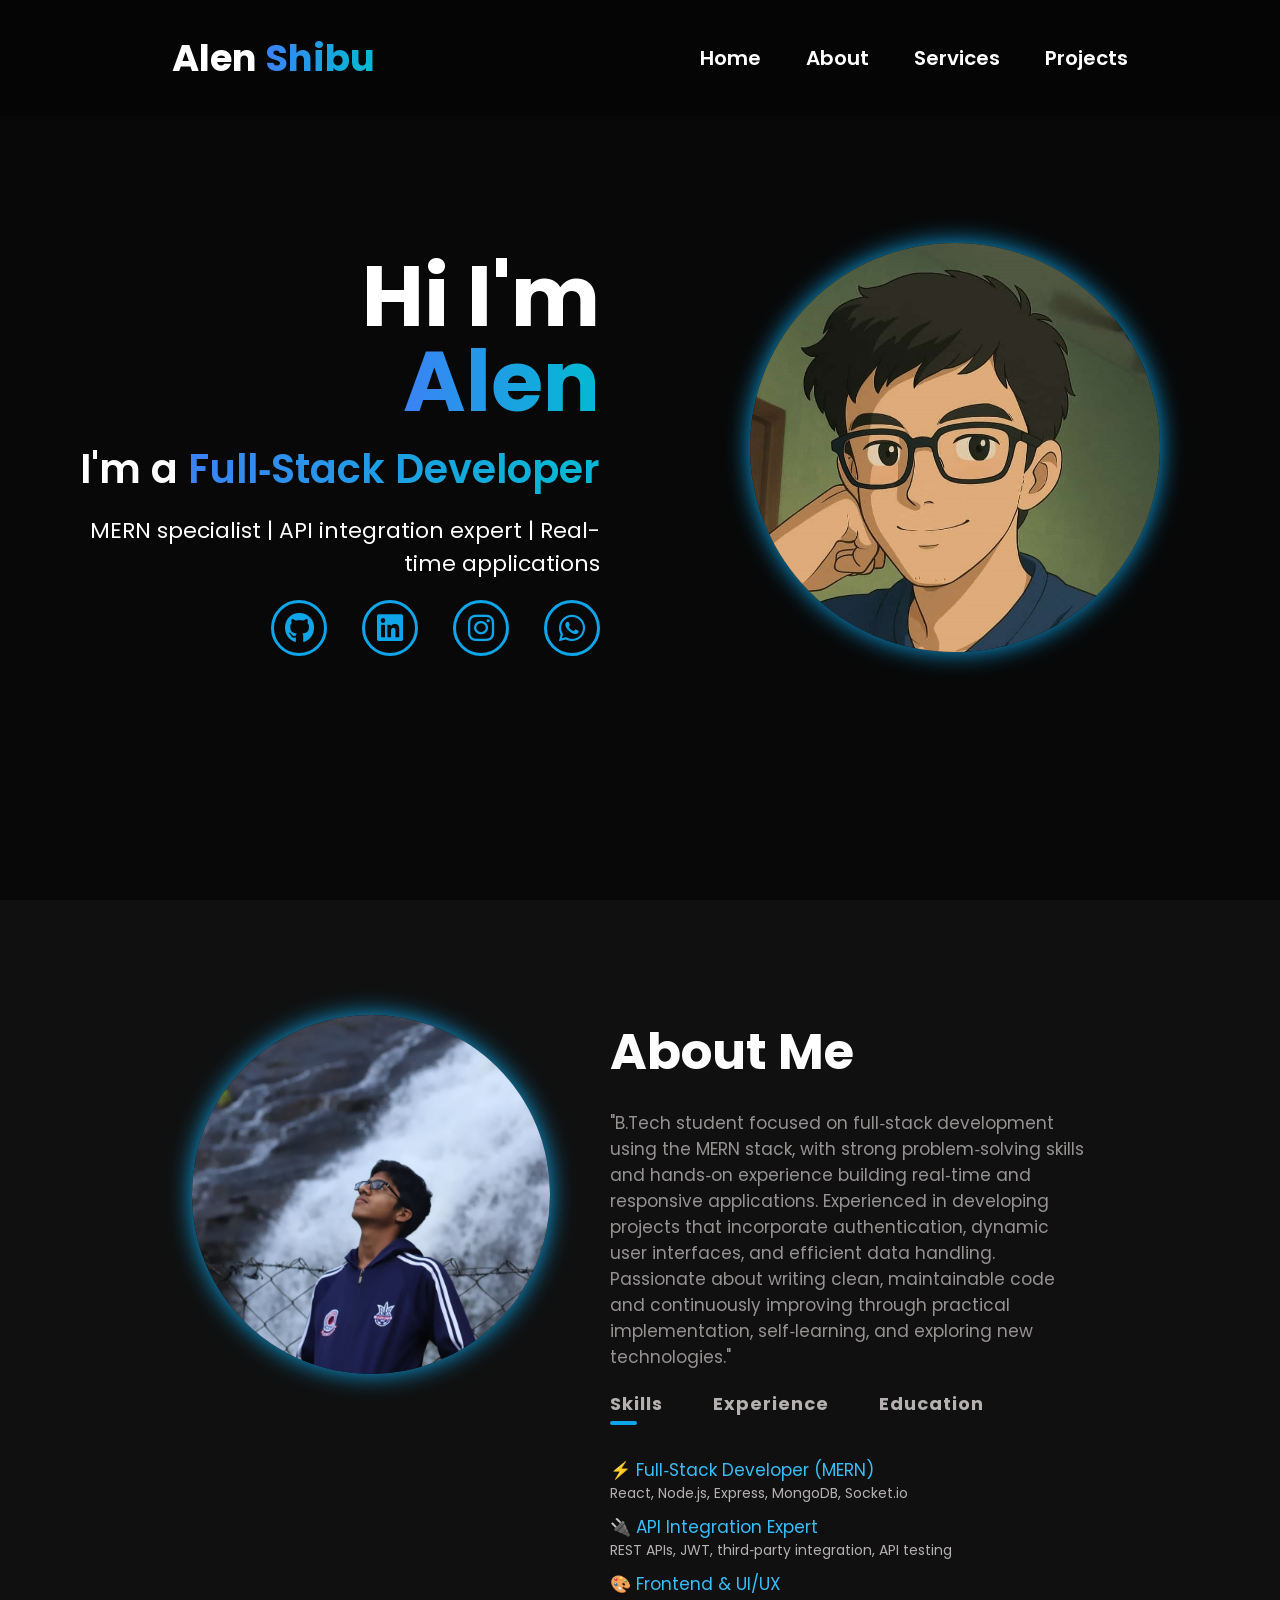
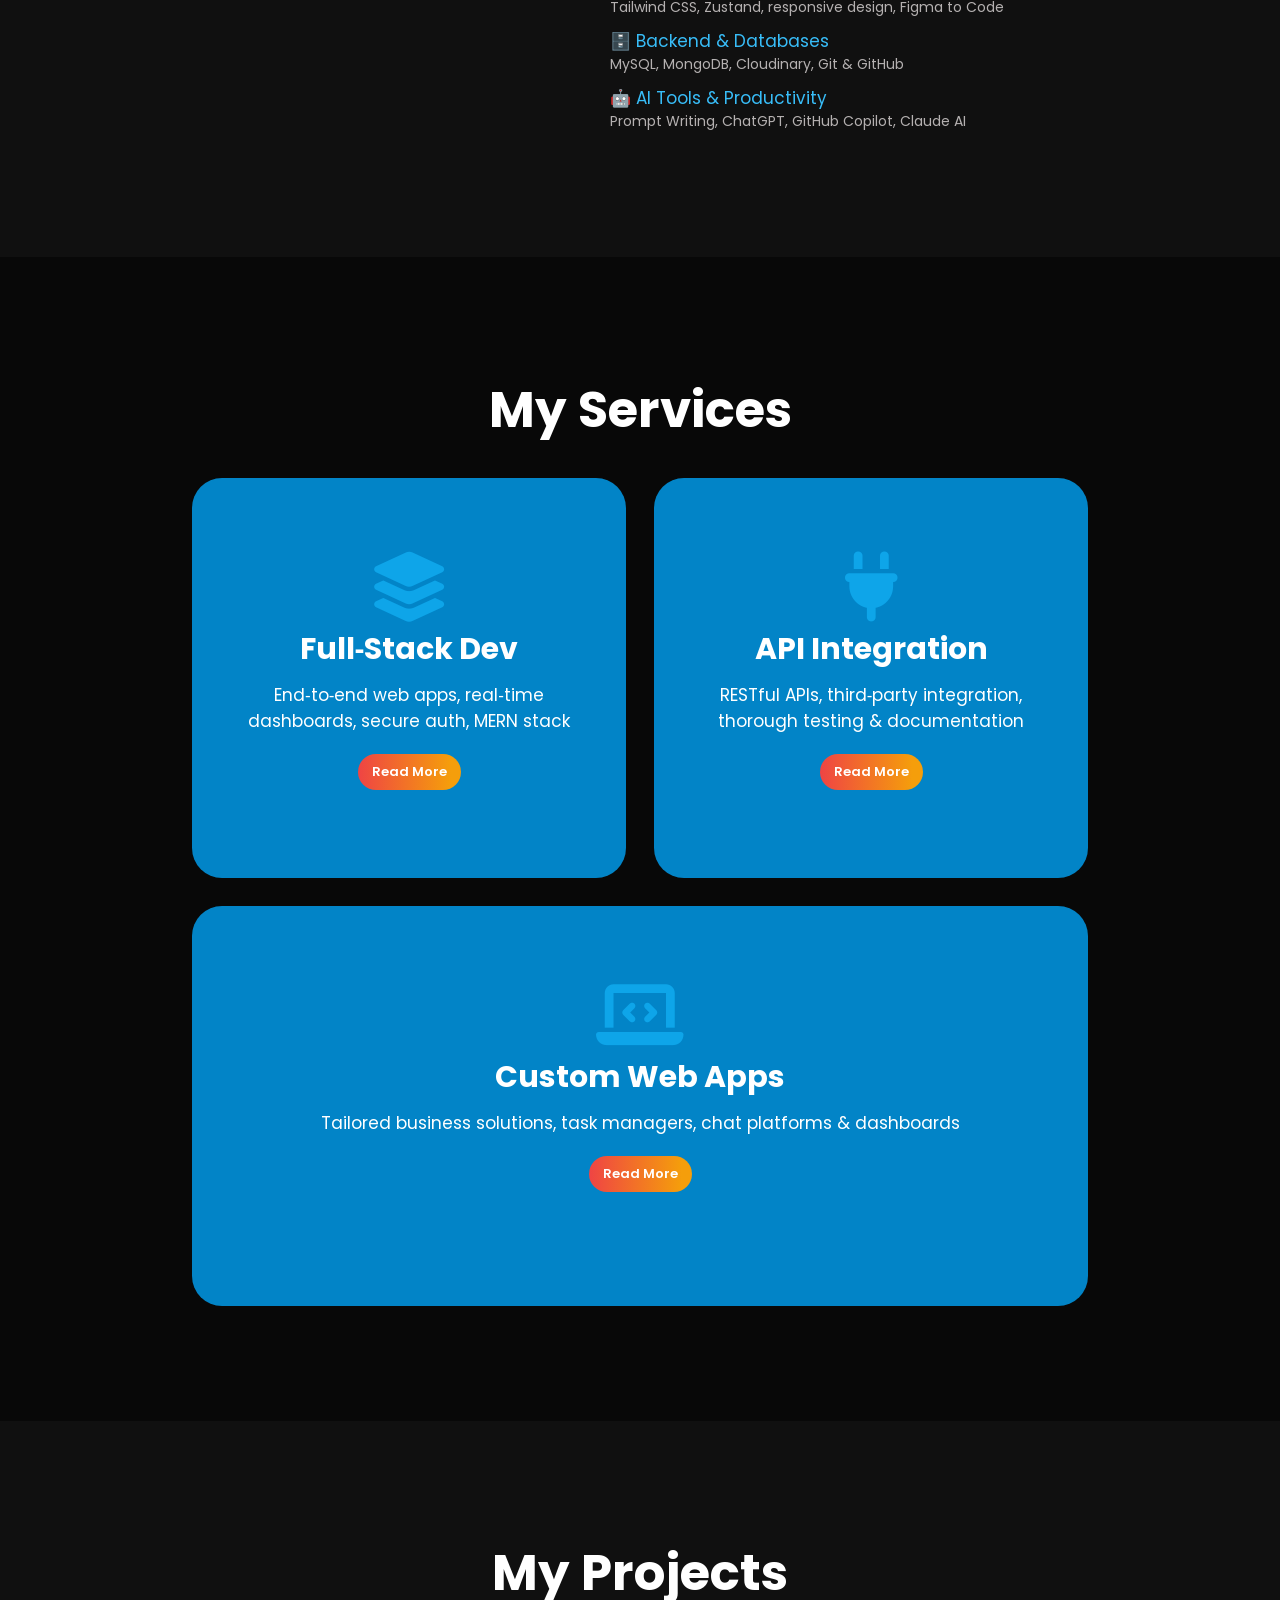
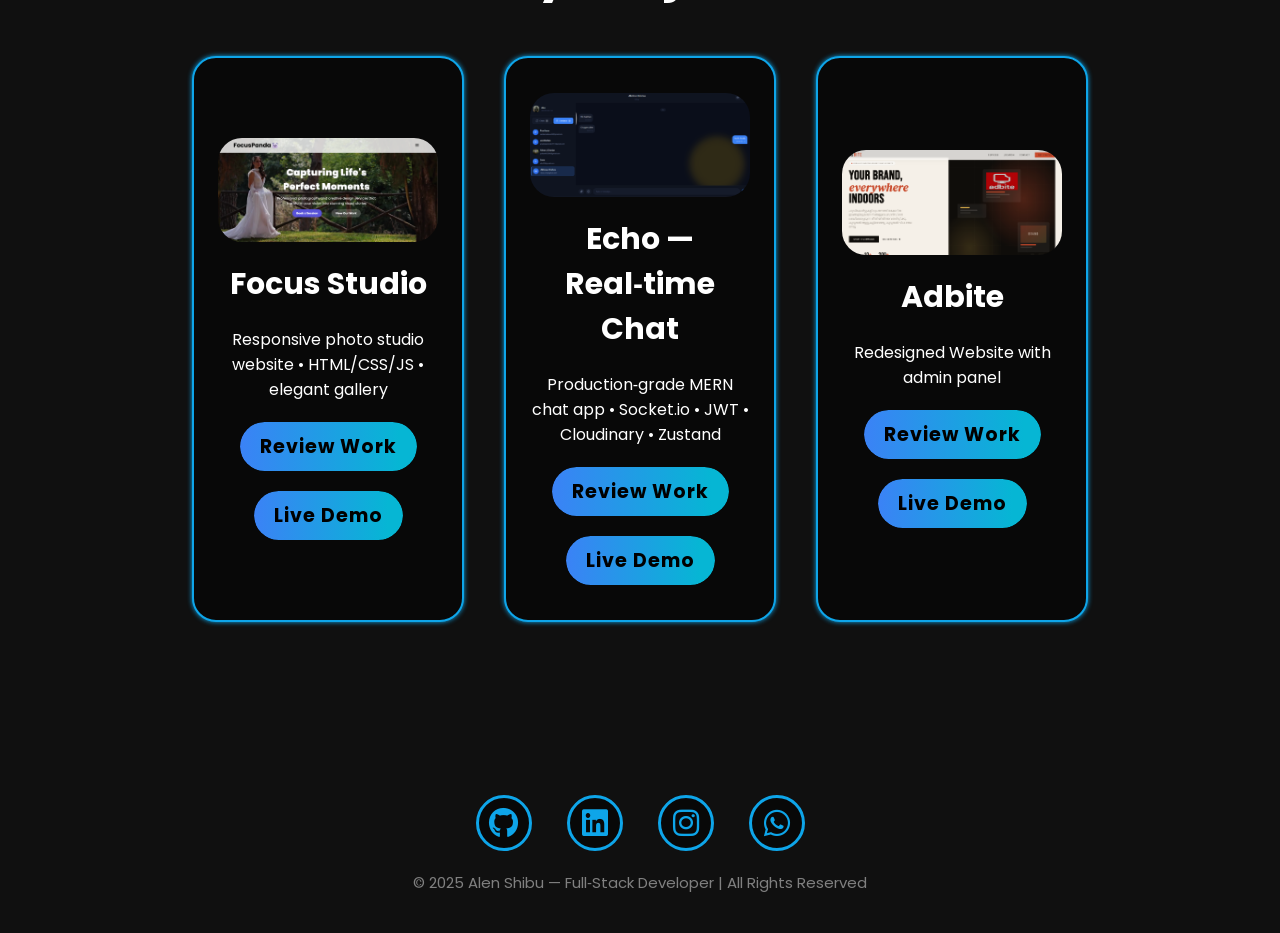
==== commit e9cd67ba: "update" ====
--- a/index.html
+++ b/index.html
@@ -179,12 +179,12 @@
         </div>
         <!-- TaskFlow -->
         <div class="project-card">
-          <img src="assets/TaskFlow.png" alt="TaskFlow" />
-          <h3>TaskFlow</h3>
-          <p>Role‑based task manager • Admin/Member • MERN stack • JWT auth</p>
+          <img src="assets/adbite.png" alt="Adbite" />
+          <h3>Adbite</h3>
+          <p>Redesigned Website with admin panel</p>
           <div class="project-btns">
-            <a href="https://github.com/Alen-Shibu/TaskFlow.git" target="_blank" class="btn">Review Work</a>
-            <a href="https://task-flow-phi-ten.vercel.app/" target="_blank" class="btn">Live Demo</a>
+            <a href="https://github.com/Alen-Shibu/Adbite-redesign.git" target="_blank" class="btn">Review Work</a>
+            <a href="https://adbite-redesign.vercel.app/" target="_blank" class="btn">Live Demo</a>
           </div>
         </div>
       </div>
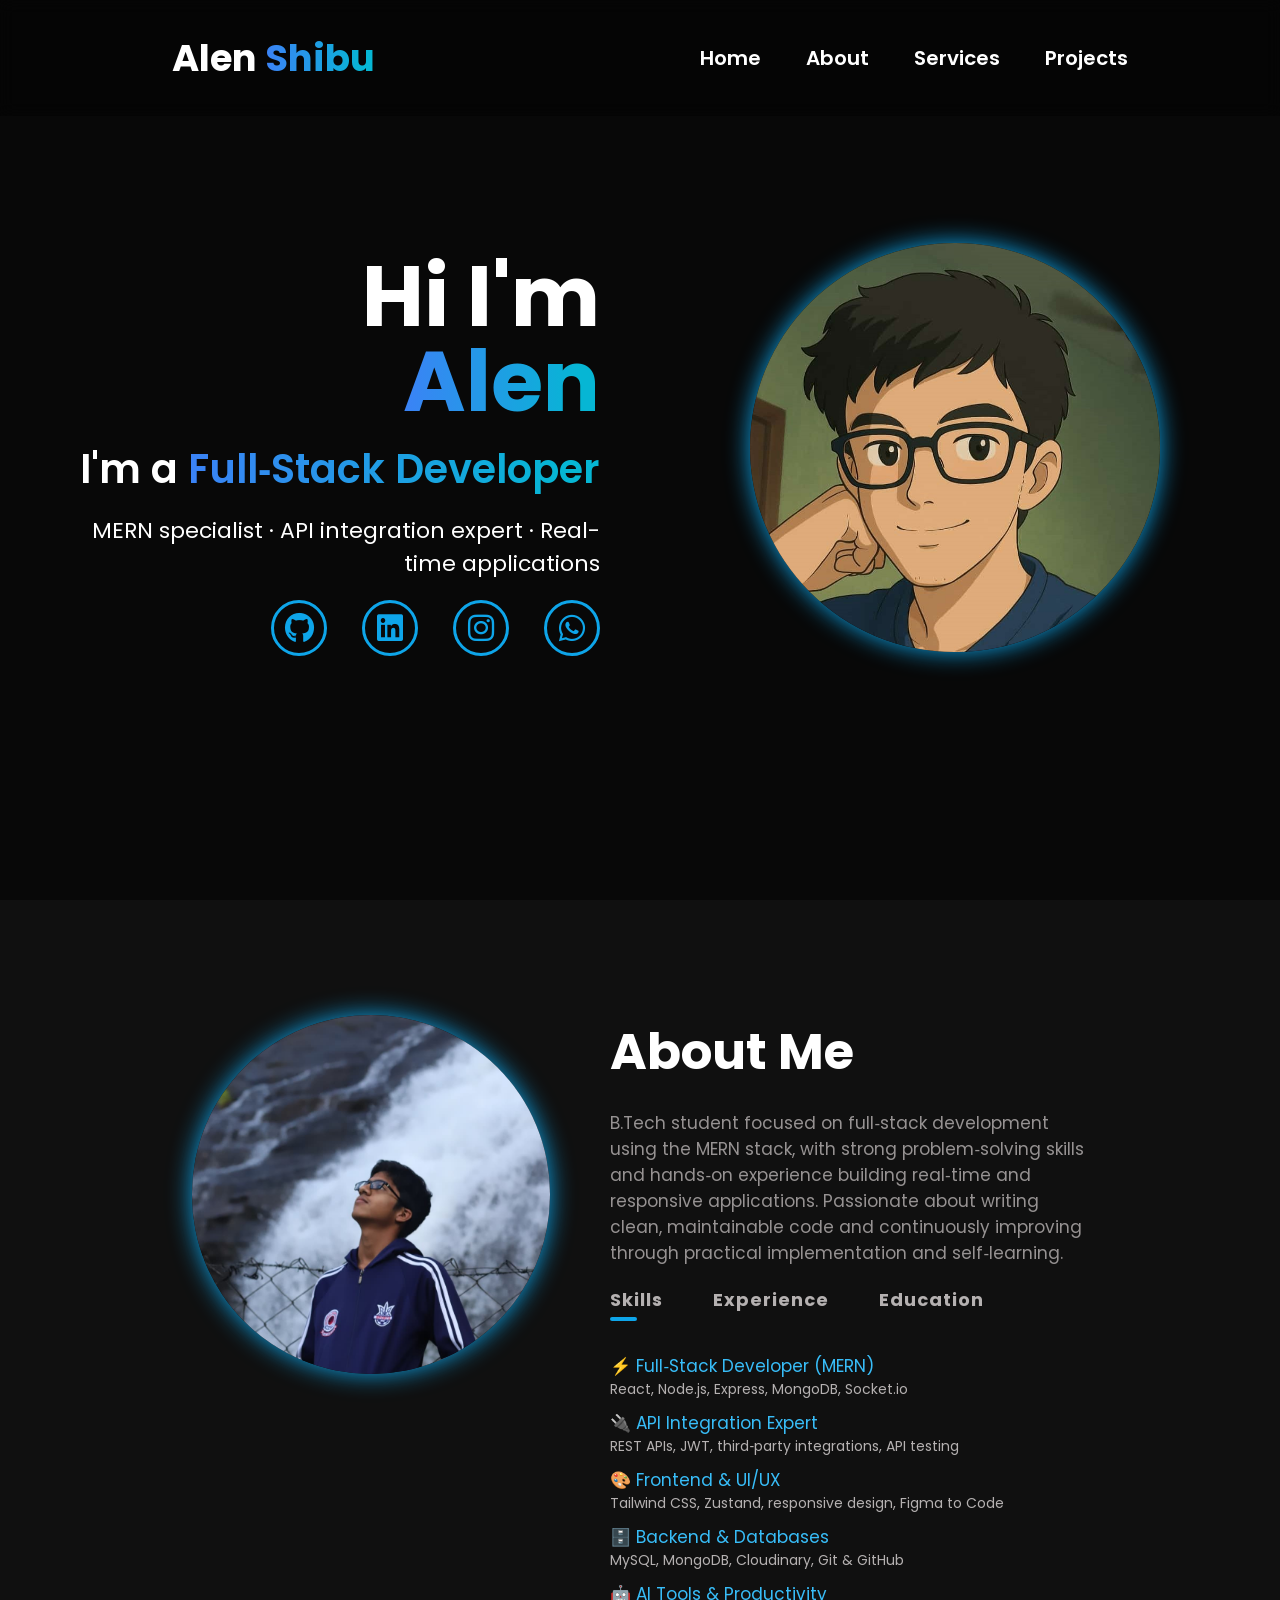
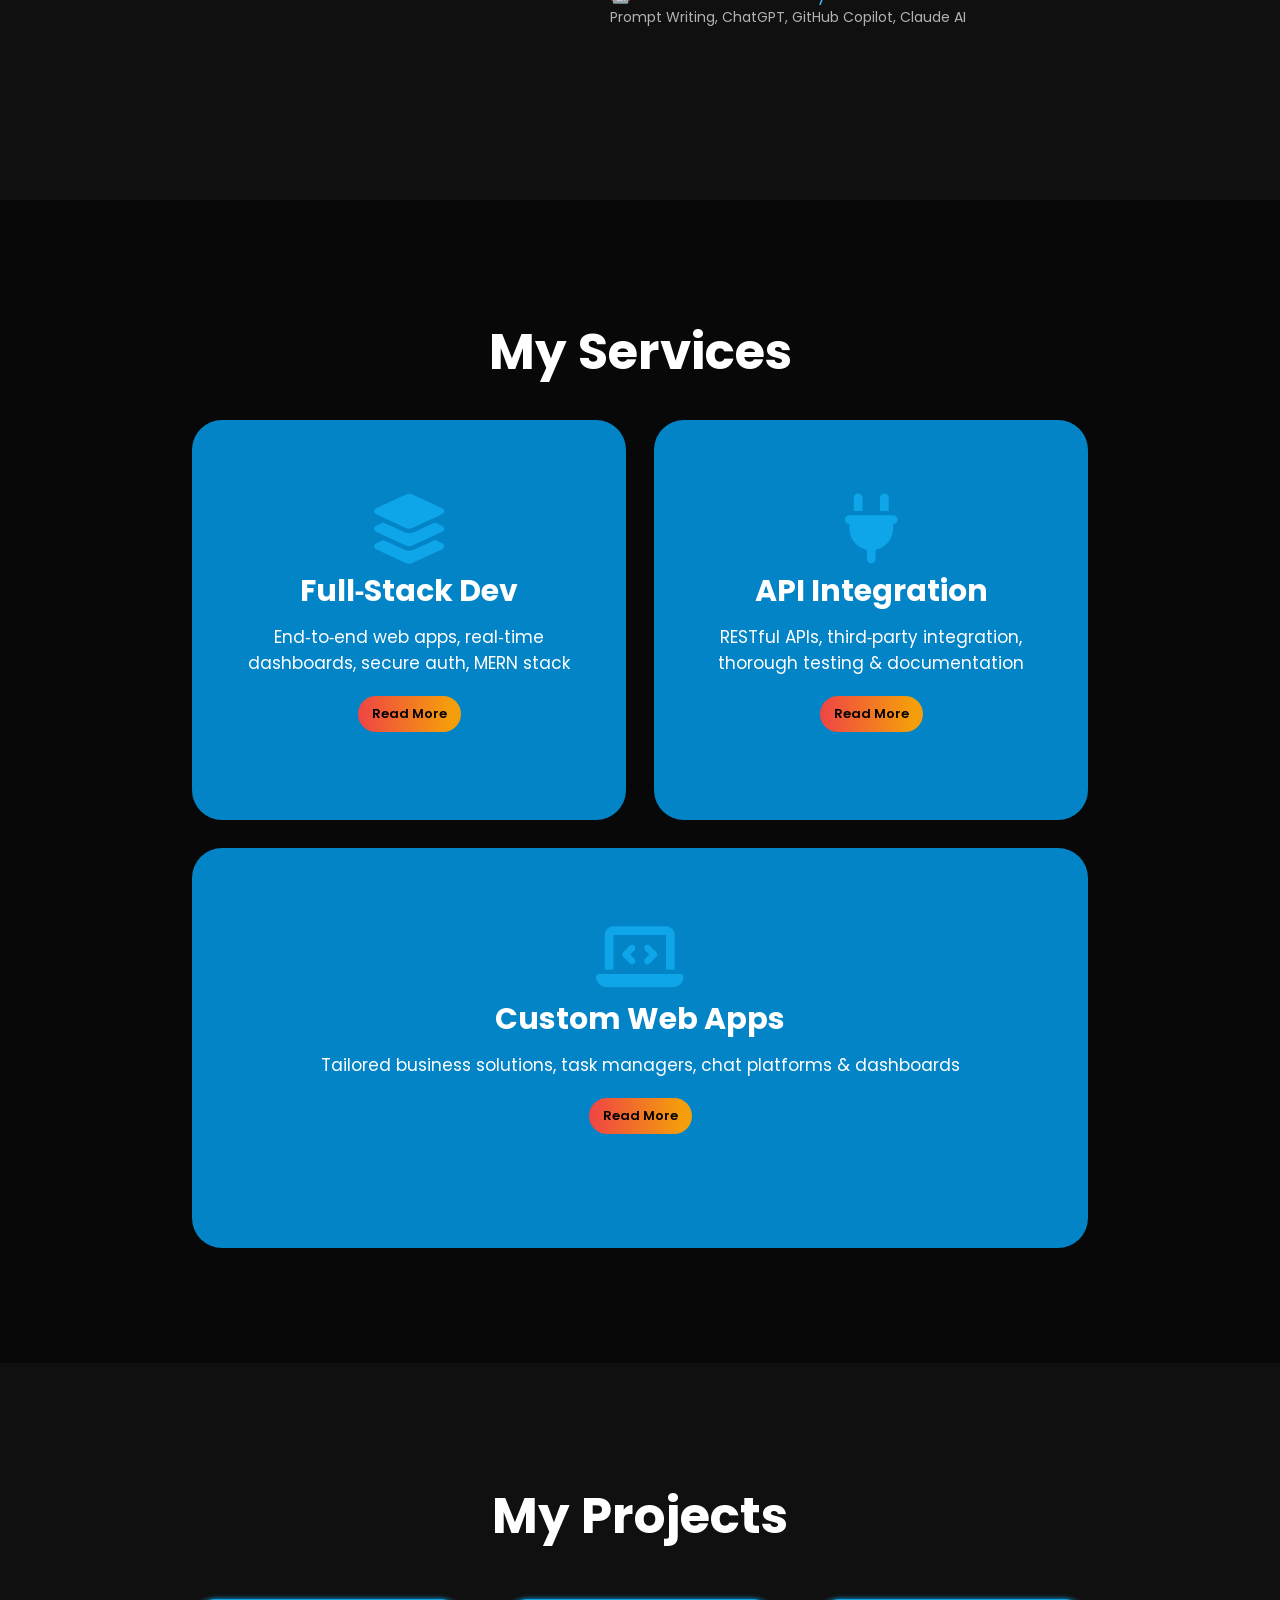
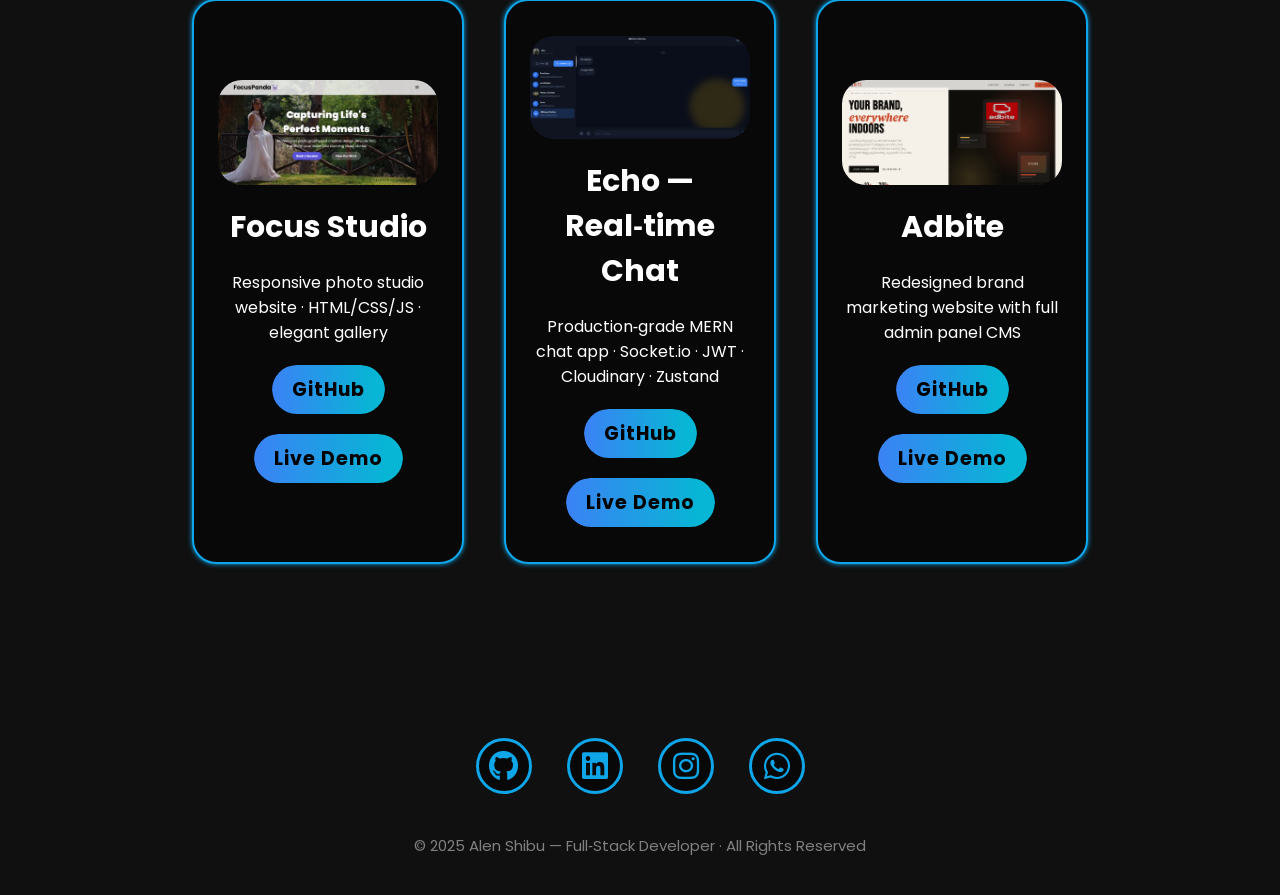
==== commit a6b077d2: "update: added project pages" ====
--- a/index.html
+++ b/index.html
@@ -4,38 +4,36 @@
     <meta charset="UTF-8" />
     <meta name="viewport" content="width=device-width, initial-scale=1.0" />
     <title>Alen Shibu | Full‑Stack Developer Portfolio</title>
-    <link
-      rel="stylesheet"
-      href="https://cdnjs.cloudflare.com/ajax/libs/font-awesome/6.5.0/css/all.min.css"
-    />
-    <link rel="stylesheet" href="style.css">
+    <link rel="stylesheet" href="https://cdnjs.cloudflare.com/ajax/libs/font-awesome/6.5.0/css/all.min.css" />
+    <link rel="stylesheet" href="style.css" />
   </head>
   <body>
+
     <!-- Header -->
-    <header class="header">
-      <a href="#home"><h1>Alen <span>Shibu</span></h1></a>
+    <header class="header" id="header">
+      <a class="logo" data-scroll="home"><h1>Alen <span>Shibu</span></h1></a>
       <i id="menu-icon" class="fa-solid fa-bars"></i>
       <nav class="nav" id="nav">
         <ul>
-          <li><a href="#home">Home</a></li>
-          <li><a href="#about">About</a></li>
-          <li><a href="#services">Services</a></li>
-          <li><a href="#projects">Projects</a></li>
+          <li><a data-scroll="home">Home</a></li>
+          <li><a data-scroll="about">About</a></li>
+          <li><a data-scroll="services">Services</a></li>
+          <li><a data-scroll="projects">Projects</a></li>
         </ul>
       </nav>
     </header>
 
     <!-- Home Section -->
-    <section class="home" id="home">
+    <section id="home" class="home">
       <div class="home-text slide-in-left">
         <h1>Hi I'm <br /><span>Alen</span></h1>
         <h2>I'm a <span>Full‑Stack Developer</span></h2>
-        <p>MERN specialist | API integration expert | Real-time applications</p>
+        <p>MERN specialist · API integration expert · Real-time applications</p>
         <div class="social-links">
-          <a target="_blank" href="https://github.com/Alen-Shibu"><i class="fa-brands fa-github"></i></a>
-          <a target="_blank" href="https://www.linkedin.com/in/alen-shibu-99502437a/"><i class="fa-brands fa-linkedin"></i></a>
-          <a target="_blank" href="https://www.instagram.com/_.callme_._._alen._/"><i class="fa-brands fa-instagram"></i></a>
-          <a target="_blank" href="https://wa.me/919207897400"><i class="fa-brands fa-whatsapp"></i></a>
+          <a href="https://github.com/Alen-Shibu" target="_blank" rel="noopener"><i class="fa-brands fa-github"></i></a>
+          <a href="https://www.linkedin.com/in/alen-shibu-99502437a/" target="_blank" rel="noopener"><i class="fa-brands fa-linkedin"></i></a>
+          <a href="https://www.instagram.com/_.callme_._._alen._/" target="_blank" rel="noopener"><i class="fa-brands fa-instagram"></i></a>
+          <a href="https://wa.me/919207897400" target="_blank" rel="noopener"><i class="fa-brands fa-whatsapp"></i></a>
         </div>
       </div>
       <div class="home-image slide-in-right">
@@ -43,25 +41,28 @@
       </div>
     </section>
 
-    <!-- About Section (updated from CV) -->
-    <section class="about" id="about">
+    <!-- About Section -->
+    <section id="about" class="about">
       <div class="about-img">
-        <img src="assets/Alen.jpeg" alt="About" />
+        <img src="assets/Alen.jpeg" alt="About Alen" />
       </div>
       <div class="about-content">
         <h1>About Me</h1>
         <p>
-          "B.Tech student focused on full‑stack development using the MERN stack, with strong problem‑solving skills and hands‑on experience building real‑time and responsive applications. Experienced in developing projects that incorporate authentication, dynamic user interfaces, and efficient data handling. Passionate about writing clean, maintainable code and continuously improving through practical implementation, self‑learning, and exploring new technologies."
+          B.Tech student focused on full‑stack development using the MERN stack, with strong
+          problem‑solving skills and hands‑on experience building real‑time and responsive
+          applications. Passionate about writing clean, maintainable code and continuously
+          improving through practical implementation and self‑learning.
         </p>
         <div class="tab-titles">
-          <p class="tab-links active-link" onclick="opentab('skills')">Skills</p>
-          <p class="tab-links" onclick="opentab('experience')">Experience</p>
-          <p class="tab-links" onclick="opentab('education')">Education</p>
+          <p class="tab-links active-link" onclick="openTab(event, 'skills')">Skills</p>
+          <p class="tab-links" onclick="openTab(event, 'experience')">Experience</p>
+          <p class="tab-links" onclick="openTab(event, 'education')">Education</p>
         </div>
         <div class="tab-contents active-tab" id="skills">
           <ul>
             <li><span>⚡ Full‑Stack Developer (MERN)</span><br />React, Node.js, Express, MongoDB, Socket.io</li>
-            <li><span>🔌 API Integration Expert</span><br />REST APIs, JWT, third‑party integration, API testing</li>
+            <li><span>🔌 API Integration Expert</span><br />REST APIs, JWT, third‑party integrations, API testing</li>
             <li><span>🎨 Frontend & UI/UX</span><br />Tailwind CSS, Zustand, responsive design, Figma to Code</li>
             <li><span>🗄️ Backend & Databases</span><br />MySQL, MongoDB, Cloudinary, Git & GitHub</li>
             <li><span>🤖 AI Tools & Productivity</span><br />Prompt Writing, ChatGPT, GitHub Copilot, Claude AI</li>
@@ -76,129 +77,129 @@
         </div>
         <div class="tab-contents" id="education">
           <ul>
-            <li><span>2024 – 2028</span><br />Bachelor of Technology (CSE) – CGPA 7.67, College of Engineering, Kalloopara</li>
-            <li><span>2023 – 2024</span><br />12th Standard – 84% , Mar Dionysius School</li>
-            <li><span>2021 – 2022</span><br />10th Standard – 86% , Mar Dionysius School</li>
+            <li><span>2024 – 2028</span><br />B.Tech (CSE) – CGPA 7.67 · College of Engineering, Kalloopara</li>
+            <li><span>2023 – 2024</span><br />12th Standard – 84% · Mar Dionysius School</li>
+            <li><span>2021 – 2022</span><br />10th Standard – 86% · Mar Dionysius School</li>
           </ul>
         </div>
       </div>
     </section>
 
-    <!-- Services Section (updated: Full‑Stack, API, Custom Apps) -->
-    <section class="services" id="services">
+    <!-- Services Section -->
+    <section id="services" class="services">
       <h1>My Services</h1>
       <div class="services-container">
-        <!-- Service 1: Full-Stack Development -->
+
         <div class="service-box">
           <i class="fa-solid fa-layer-group"></i>
           <h3>Full‑Stack Dev</h3>
           <p>End‑to‑end web apps, real‑time dashboards, secure auth, MERN stack</p>
-          <a href="#" class="open" data-modal="modalFullstack">Read More</a>
+          <a class="open" data-modal="modalFullstack">Read More</a>
         </div>
         <div class="modal-container" id="modalFullstack">
           <div class="modal">
             <h2>Full‑Stack Development</h2>
             <p>I build scalable, production-ready applications using MongoDB, Express, React, Node.js. JWT authentication, role‑based access, real‑time features (Socket.io), and deployment on Vercel/Render.</p>
-            <ul style="text-align: left; font-size: 1.6rem; line-height: 1.8">
+            <ul>
               <li>✅ MERN stack mastery</li>
               <li>✅ Real‑time & live updates</li>
               <li>✅ Database design & optimisation</li>
               <li>✅ Full deployment & CI/CD</li>
             </ul>
-            <a href="#contact" class="close">Start a Project</a>
-          </div>
-        </div>
-
-        <!-- Service 2: API Integration & Testing -->
+            <a class="btn close-modal">Start a Project</a>
+          </div>
+        </div>
+
         <div class="service-box">
           <i class="fa-solid fa-plug"></i>
           <h3>API Integration</h3>
           <p>RESTful APIs, third‑party integration, thorough testing & documentation</p>
-          <a href="#" class="open" data-modal="modalApi">Read More</a>
+          <a class="open" data-modal="modalApi">Read More</a>
         </div>
         <div class="modal-container" id="modalApi">
           <div class="modal">
-            <h2>API Integration & Testing Expert</h2>
+            <h2>API Integration & Testing</h2>
             <p>Integrate payment gateways, Cloudinary, AI services or build robust custom APIs with complete validation, JWT, and webhooks.</p>
-            <ul style="text-align: left; font-size: 1.6rem; line-height: 1.8">
+            <ul>
               <li>✅ Custom API development (Node.js + Express)</li>
               <li>✅ Third‑party integrations (Stripe, maps, etc.)</li>
               <li>✅ Postman testing & automated suites</li>
               <li>✅ Secure authentication & error handling</li>
             </ul>
-            <a href="#contact" class="close">Integrate APIs</a>
-          </div>
-        </div>
-
-        <!-- Service 3: Custom Web Apps (MERN) -->
+            <a class="btn close-modal">Integrate APIs</a>
+          </div>
+        </div>
+
         <div class="service-box">
           <i class="fa-solid fa-laptop-code"></i>
           <h3>Custom Web Apps</h3>
           <p>Tailored business solutions, task managers, chat platforms & dashboards</p>
-          <a href="#" class="open" data-modal="modalCustom">Read More</a>
+          <a class="open" data-modal="modalCustom">Read More</a>
         </div>
         <div class="modal-container" id="modalCustom">
           <div class="modal">
             <h2>Custom Web Application Development</h2>
             <p>From concept to deployment — I create fully customised web apps that solve real business problems. Role‑based systems, real‑time collaboration, and pixel‑perfect UI.</p>
-            <ul style="text-align: left; font-size: 1.6rem; line-height: 1.8">
+            <ul>
               <li>✅ Real‑time collaborative tools</li>
               <li>✅ Role‑based dashboards & CRUD apps</li>
               <li>✅ Responsive & modern interfaces</li>
               <li>✅ Performance & clean code</li>
             </ul>
-            <a href="#contact" class="close">Build Your App</a>
-          </div>
-        </div>
-      </div>
-    </section>
-
-    <!-- Projects Section (Echo replaces ChitChat) -->
-    <section class="projects" id="projects">
+            <a class="btn close-modal">Build Your App</a>
+          </div>
+        </div>
+
+      </div>
+    </section>
+
+    <!-- Projects Section -->
+    <section id="projects" class="projects">
       <h1>My Projects</h1>
       <div class="project-box">
-        <!-- Focus Studio -->
-        <div class="project-card">
+
+        <div class="project-card" onclick="location.href='project-focus-studio.html'">
           <img src="assets/Focus_Studio.png" alt="Focus Studio" />
           <h3>Focus Studio</h3>
-          <p>Responsive photo studio website • HTML/CSS/JS • elegant gallery</p>
+          <p>Responsive photo studio website · HTML/CSS/JS · elegant gallery</p>
           <div class="project-btns">
-            <a href="https://github.com/Alen-Shibu/Focus_Studio" target="_blank" class="btn">Review Work</a>
-            <a href="https://alen-shibu.github.io/Focus_Studio/" target="_blank" class="btn">Live Demo</a>
-          </div>
-        </div>
-        <!-- Echo - MERN Real-Time Chat -->
-        <div class="project-card">
-          <img src="assets/Echo.png" alt="Echo Chat App" onerror="this.src='assets/chat.png';" />
-          <h3>Echo — <br>Real‑time Chat</h3>
-          <p>Production‑grade MERN chat app • Socket.io • JWT • Cloudinary • Zustand</p>
+            <a href="https://github.com/Alen-Shibu/Focus_Studio" target="_blank" rel="noopener" class="btn" onclick="event.stopPropagation()">GitHub</a>
+            <a href="https://alen-shibu.github.io/Focus_Studio/" target="_blank" rel="noopener" class="btn" onclick="event.stopPropagation()">Live Demo</a>
+          </div>
+        </div>
+
+        <div class="project-card" onclick="location.href='project-echo.html'">
+          <img src="assets/chat.png" alt="Echo Chat App" />
+          <h3>Echo — Real‑time Chat</h3>
+          <p>Production‑grade MERN chat app · Socket.io · JWT · Cloudinary · Zustand</p>
           <div class="project-btns">
-            <a href="https://github.com/Alen-Shibu/Echo.git" target="_blank" class="btn">Review Work</a>
-            <a href="https://echo-ashen-gamma.vercel.app" target="_blank" class="btn">Live Demo</a>
-          </div>
-        </div>
-        <!-- TaskFlow -->
-        <div class="project-card">
+            <a href="https://github.com/Alen-Shibu/Echo.git" target="_blank" rel="noopener" class="btn" onclick="event.stopPropagation()">GitHub</a>
+            <a href="https://echo-ashen-gamma.vercel.app" target="_blank" rel="noopener" class="btn" onclick="event.stopPropagation()">Live Demo</a>
+          </div>
+        </div>
+
+        <div class="project-card" onclick="location.href='project-adbite.html'">
           <img src="assets/adbite.png" alt="Adbite" />
           <h3>Adbite</h3>
-          <p>Redesigned Website with admin panel</p>
+          <p>Redesigned brand marketing website with full admin panel CMS</p>
           <div class="project-btns">
-            <a href="https://github.com/Alen-Shibu/Adbite-redesign.git" target="_blank" class="btn">Review Work</a>
-            <a href="https://adbite-redesign.vercel.app/" target="_blank" class="btn">Live Demo</a>
-          </div>
-        </div>
+            <a href="https://github.com/Alen-Shibu/Adbite-redesign.git" target="_blank" rel="noopener" class="btn" onclick="event.stopPropagation()">GitHub</a>
+            <a href="https://adbite-redesign.vercel.app/" target="_blank" rel="noopener" class="btn" onclick="event.stopPropagation()">Live Demo</a>
+          </div>
+        </div>
+
       </div>
     </section>
 
     <!-- Footer -->
     <footer>
       <div class="social-links">
-        <a target="_blank" href="https://github.com/Alen-Shibu"><i class="fa-brands fa-github"></i></a>
-        <a target="_blank" href="https://www.linkedin.com/in/alen-shibu-99502437a/"><i class="fa-brands fa-linkedin"></i></a>
-        <a target="_blank" href="https://www.instagram.com/_.callme_._._alen._/"><i class="fa-brands fa-instagram"></i></a>
-        <a target="_blank" href="https://wa.me/919207897400"><i class="fa-brands fa-whatsapp"></i></a>
-      </div>
-      <p>&copy; 2025 Alen Shibu — Full‑Stack Developer | All Rights Reserved</p>
+        <a href="https://github.com/Alen-Shibu" target="_blank" rel="noopener"><i class="fa-brands fa-github"></i></a>
+        <a href="https://www.linkedin.com/in/alen-shibu-99502437a/" target="_blank" rel="noopener"><i class="fa-brands fa-linkedin"></i></a>
+        <a href="https://www.instagram.com/_.callme_._._alen._/" target="_blank" rel="noopener"><i class="fa-brands fa-instagram"></i></a>
+        <a href="https://wa.me/919207897400" target="_blank" rel="noopener"><i class="fa-brands fa-whatsapp"></i></a>
+      </div>
+      <p>&copy; 2025 Alen Shibu — Full‑Stack Developer · All Rights Reserved</p>
     </footer>
 
     <script src="script.js"></script>
--- a/style.css
+++ b/style.css
@@ -1,592 +1,650 @@
-      /* -----General Styling (preserved + enhanced)----- */
-      @import url('https://fonts.googleapis.com/css2?family=Poppins:ital,wght@0,100;0,200;0,300;0,400;0,500;0,600;0,700;0,800;0,900;1,100;1,200;1,300;1,400;1,500;1,600;1,700;1,800;1,900&display=swap');
-
-      * {
-        padding: 0;
-        margin: 0;
-        box-sizing: border-box;
-        text-decoration: none;
-        list-style: none;
-      }
-      html {
-        scroll-behavior: smooth;
-        font-size: 62.5%; /* 1rem = 10px */
-      }
-      a {
-        color: var(--text-color);
-        text-decoration: none;
-      }
-      :root {
-        --main-color: #0ea5e9;
-        --gradient: linear-gradient(270deg, #06b6d4 10%, #3b82f6 100%);
-        --bg-color: #080808;
-        --second-bg-color: #101010;
-        --text-color: #ffffff;
-      }
-      body {
-        background-color: var(--bg-color);
-        color: var(--text-color);
-        font-family: "Poppins", sans-serif;
-      }
-      span {
-        background: var(--gradient);
-        background-clip: text;
-        color: transparent;
-      }
-      section {
-        padding: 9% 15%;
-        min-height: 100dvh;
-      }
-      ul {
-        list-style: none;
-      }
-
-      /* -----Header----- */
-      header {
-        display: flex;
-        align-items: center;
-        justify-content: space-around;
-        min-height: 2.8rem;
-        width: 100%;
-        position: fixed;
-        top: 0;
-        left: 0;
-        background-color: rgba(0, 0, 0, 0.3);
-        z-index: 1000;
-        transition: 0.3s ease-in;
-      }
-      .header.hide {
-        transform: translateY(-100%);
-      }
-      header h1 {
-        font-size: 3.7rem;
-        font-weight: 700;
-        padding: 3rem 2rem;
-        transition: 0.3s ease-in-out;
-      }
-      header h1:hover {
-        transform: scale(1.1);
-      }
-      .nav ul {
-        display: flex;
-        align-items: center;
-        gap: 4.5rem;
-      }
-      .nav a {
-        color: var(--text-color);
-        font-size: 2rem;
-        font-weight: 600;
-        border-bottom: 3px solid transparent;
-        transition: 0.3s ease-in-out;
-      }
-      .nav a:hover {
-        border-bottom: 3px solid var(--main-color);
-        color: var(--main-color);
-      }
-      .btn a {
-        color: black;
-      }
-      .btn {
-        position: relative;
-        display: inline-block;
-        border: none;
-        outline: none;
-        padding: 1rem 2rem;
-        border-radius: 2.9rem;
-        font-weight: 700;
-        font-size: 1.9rem;
-        letter-spacing: 1px;
-        color: black;
-        overflow: hidden;
-        z-index: 1;
-        text-wrap: nowrap;
-      }
-      .btn::before {
-        content: "";
-        position: absolute;
-        inset: 0;
-        border-radius: inherit;
-        background: var(--gradient);
-        z-index: -1;
-        transition: opacity 0.6s ease-in-out;
-        opacity: 1;
-      }
-      .btn::after {
-        content: "";
-        position: absolute;
-        inset: 0;
-        border-radius: inherit;
-        background: linear-gradient(270deg, #f59e0b 10%, #ef4444 100%);
-        z-index: -1;
-        transition: opacity 0.6s ease-in-out;
-        opacity: 0;
-      }
-      .btn:hover::after {
-        opacity: 1;
-      }
-      .btn:hover::before {
-        opacity: 0;
-      }
-      #menu-icon {
-        font-size: 2.6rem;
-        color: var(--main-color);
-        display: none;
-      }
-
-      /* -----Home----- */
-      .home {
-        display: flex;
-        align-items: center;
-        justify-content: center;
-        gap: 15rem;
-      }
-      .home-image {
-        margin-right: 4rem;
-      }
-      .home-image img {
-        width: 32vw;
-        height: 32vw;
-        border-radius: 50%;
-        object-fit: cover;
-        box-shadow: 0 0 25px var(--main-color);
-        transition: 0.3s ease-in-out;
-      }
-      .home-image img:hover {
-        box-shadow: 0 0 25px var(--main-color), 0 0 50px var(--main-color), 0 0 75px var(--main-color);
-      }
-      .home-text {
-        text-align: right;
-        display: flex;
-        flex-direction: column;
-        justify-content: center;
-        margin-top: 3rem;
-      }
-      .home-text h1 {
-        font-size: 8.5rem;
-        line-height: 1;
-        margin-bottom: 1.5rem;
-        font-weight: 700;
-      }
-      .home-text h2 {
-        font-size: 4rem;
-        margin-bottom: 1.5rem;
-        font-weight: 600;
-        text-wrap: nowrap;
-      }
-      .home-text p {
-        font-size: 2.2rem;
-      }
-      .social-links {
-        display: flex;
-        align-items: center;
-        justify-content: flex-end;
-        gap: 3.5rem;
-        margin-top: 2rem;
-        margin-bottom: 2rem;
-      }
-      .social-links i {
-        background-color: var(--bg-color);
-        color: var(--main-color);
-        display: flex;
-        align-items: center;
-        justify-content: center;
-        font-size: 3rem;
-        border: 3px solid var(--main-color);
-        border-radius: 50%;
-        width: 4rem;
-        height: 4rem;
-        padding: 2.5rem;
-        transition: 0.4s ease-in-out;
-      }
-      .social-links i:hover {
-        transform: translateY(-0.5rem);
-        background-color: var(--main-color);
-        color: var(--text-color);
-        box-shadow: 0 0 25px var(--main-color);
-      }
-
-      /* -----About----- */
-      .about {
-        background-color: var(--second-bg-color);
-        display: flex;
-        gap: 6rem;
-        padding-top: 9%;
-      }
-      .about-img img {
-        width: 28vw;
-        height: 28vw;
-        border-radius: 50%;
-        object-fit: cover;
-        box-shadow: 0 0 25px var(--main-color);
-        transition: 0.4s ease-in-out;
-        animation: upanddown 4.5s infinite linear;
-      }
-      @keyframes upanddown {
-        0% { transform: translateY(0); }
-        50% { transform: translateY(-3rem); }
-        100% { transform: translateY(0); }
-      }
-      .about-img img:hover {
-        box-shadow: 0 0 25px var(--main-color), 0 0 50px var(--main-color);
-      }
-      .about-content h1 {
-        font-size: 5rem;
-        margin-bottom: 2rem;
-      }
-      .about-content > p {
-        font-size: 1.7rem;
-        color: rgb(150, 146, 146);
-      }
-      .tab-titles {
-        padding: 2rem 0 3rem;
-        display: flex;
-      }
-      .tab-links {
-        font-size: 1.8rem;
-        color: rgb(181, 177, 177);
-        margin-right: 5rem;
-        font-weight: 700;
-        cursor: pointer;
-        position: relative;
-        letter-spacing: 0.1rem;
-      }
-      .tab-links::after {
-        content: '';
-        width: 0;
-        height: 0.45rem;
-        background: var(--main-color);
-        position: absolute;
-        left: 0;
-        bottom: -0.8rem;
-        border-radius: 2rem;
-      }
-      .tab-links.active-link::after {
-        width: 50%;
-      }
-      .tab-contents ul li {
-        margin: 1rem 0;
-        font-size: 1.4rem;
-        color: rgb(181, 177, 177);
-      }
-      .tab-contents ul li span {
-        color: #0284c7;
-        font-size: 1.7rem;
-        background: none;
-        -webkit-background-clip: unset;
-        background-clip: unset;
-        color: #38bdf8;
-      }
-      .tab-contents {
-        display: none;
-      }
-      .tab-contents.active-tab {
-        display: block;
-      }
-
-      /* -----Services----- */
-      .services h1 {
-        display: flex;
-        align-items: center;
-        justify-content: center;
-        text-align: center;
-        font-size: 5rem;
-        margin-bottom: 3rem;
-      }
-      .services-container {
-        display: flex;
-        justify-content: center;
-        gap: 2.8rem;
-        flex-wrap: wrap;
-      }
-      .services-container .service-box {
-        flex: 1 1 30rem;
-        min-height: 40rem;
-        background: #0284c7;
-        padding: 7rem 3rem 7rem;
-        border-radius: 3rem;
-        text-align: center;
-        transition: 0.3s ease-in;
-        border: 0.4rem solid transparent;
-      }
-      .services-container .service-box:hover {
-        border-color: var(--text-color);
-        transform: scale(1.02);
-      }
-      .service-box i {
-        font-size: 7rem;
-        color: var(--main-color);
-        margin-bottom: 0.5rem;
-      }
-      .service-box h3 {
-        font-size: 3rem;
-        margin-bottom: 1rem;
-      }
-      .service-box p {
-        font-size: 1.7rem;
-        margin-bottom: 2rem;
-      }
-      .service-box a,
-      .modal a {
-        display: inline-block;
-        font-size: 1.3rem;
-        padding: 0.8rem 1.4rem;
-        background: linear-gradient(270deg, #f59e0b 10%, #ef4444 100%);
-        border-radius: 3rem;
-        transition: 0.3s ease-in;
-        font-weight: 600;
-      }
-      .service-box a:hover {
-        box-shadow: 0 4px 15px rgba(255, 255, 255, 0.5), 0 4px 25px rgba(255, 255, 255, 0.3);
-      }
-      .modal-container {
-        display: flex;
-        align-items: center;
-        justify-content: center;
-        position: fixed;
-        top: 0;
-        left: 0;
-        background-color: rgba(0, 0, 0, 0.3);
-        width: 100vw;
-        height: 100vh;
-        opacity: 0;
-        pointer-events: none;
-        transition: opacity 0.3s ease-in;
-        backdrop-filter: blur(6px);
-        -webkit-backdrop-filter: blur(6px);
-        z-index: 1000;
-      }
-      .modal-container.show {
-        opacity: 1;
-        pointer-events: auto;
-      }
-      .modal {
-        background-color: rgba(255, 255, 255, 1);
-        color: black;
-        display: flex;
-        align-items: center;
-        justify-content: center;
-        text-align: center;
-        padding: 5rem 5rem;
-        border-radius: 1.3rem;
-        width: 60rem;
-        max-width: 80%;
-        flex-direction: column;
-        gap: 4rem;
-        box-shadow: 0 2px 4px rgba(0, 0, 0, 0.2);
-      }
-      .modal h2 {
-        font-size: 3rem;
-      }
-      .modal p {
-        opacity: 0.7;
-        font-size: 1.8rem;
-      }
-
-      /* -----Projects----- */
-      .projects {
-        background-color: var(--second-bg-color);
-      }
-      .projects h1 {
-        text-align: center;
-        font-size: 5rem;
-        margin-bottom: 4.5rem;
-      }
-      .project-box {
-        display: grid;
-        grid-template-columns: repeat(auto-fit, minmax(270px, 1fr));
-        gap: 4rem;
-        row-gap: 3rem;
-      }
-      .project-card {
-        display: flex;
-        align-items: center;
-        justify-content: center;
-        flex-direction: column;
-        text-align: center;
-        background-color: var(--bg-color);
-        border: 2px solid var(--main-color);
-        padding: 3.5rem 2.4rem;
-        border-radius: 2.4rem;
-        gap: 2rem;
-        overflow: hidden;
-        cursor: pointer;
-        box-shadow: 0 0 5px var(--main-color);
-        transition: 0.3s ease;
-        height: 100%;
-      }
-      .project-card:hover {
-        box-shadow: 0 0 25px var(--main-color), 0 0 50px var(--main-color);
-        transform: scale(1.02);
-      }
-      .project-btns {
-        display: flex;
-        align-items: center;
-        justify-content: center;
-        gap: 2rem;
-        flex-wrap: wrap;
-      }
-      .project-card img {
-        max-width: 330px;
-        border-radius: 2.4rem;
-        object-fit: cover;
-        width: 100%;
-      }
-      .project-card h3 {
-        font-size: 3rem;
-      }
-      .project-card p {
-        font-size: 1.6rem;
-      }
-
-      /* -----Footer----- */
-      footer {
-        background-color: var(--second-bg-color);
-        padding: 3% 10rem;
-        display: flex;
-        align-items: center;
-        justify-content: center;
-        flex-direction: column;
-      }
-      footer p {
-        font-size: 1.5rem;
-        color: gray;
-      }
-
-      /* -----Animations----- */
-      .slide-in-left {
-        opacity: 0;
-        transform: translateX(-120px);
-        animation: slideIn 2s forwards;
-        animation-delay: 0.25s;
-      }
-      .slide-in-right {
-        opacity: 0;
-        transform: translateX(120px);
-        animation: slideIn 2s forwards;
-        animation-delay: 0.25s;
-      }
-      @keyframes slideIn {
-        to {
-          opacity: 1;
-          transform: translateX(0);
-        }
-      }
-
-      /* -----Media Queries (original layout preserved)----- */
-      @media (max-width: 1330px) {
-        header .btn {
-          display: none;
-        }
-      }
-      @media (max-width: 1200px) {
-        #menu-icon {
-          display: block;
-        }
-        .nav {
-          position: absolute;
-          right: 0;
-          top: 100%;
-          width: 50%;
-          border-bottom-left-radius: 2.2rem;
-          border-bottom: 2px solid var(--main-color);
-          border-left: 2px solid var(--main-color);
-          padding: 1rem 3rem;
-          background: rgba(0, 0, 0, 0.8);
-          display: none;
-        }
-        .nav ul {
-          display: block;
-        }
-        .nav a {
-          color: var(--text-color);
-          margin: 3rem 0;
-          font-size: 2rem;
-          display: block;
-        }
-        .nav.active {
-          display: block;
-        }
-        .home {
-          flex-direction: column-reverse;
-          gap: 1rem;
-        }
-        .home-image {
-          margin-right: 0;
-        }
-        .home-image img {
-          width: 28vw;
-          height: 28vw;
-        }
-        .home-text {
-          text-align: center;
-        }
-        .social-links {
-          justify-content: center;
-        }
-        .home-text h2 {
-          text-wrap: wrap;
-        }
-        .about {
-          flex-direction: column;
-          justify-content: center;
-          align-items: center;
-          text-align: center;
-        }
-        .tab-titles {
-          justify-content: center;
-          display: flex;
-          align-items: center;
-          gap: 5rem;
-          margin-left: 6rem;
-        }
-        .tab-links {
-          margin: 0;
-        }
-        section {
-          min-height: 70vh;
-          padding: 9% 5%;
-        }
-      }
-      @media (max-width: 900px) {
-        header h1 {
-          font-size: 2.7rem;
-        }
-        #menu-icon {
-          font-size: 2rem;
-        }
-      }
-      @media (max-width: 500px) {
-        .tab-titles {
-          margin-left: 0;
-          gap: 2rem;
-        }
-        footer p {
-          font-size: 0.9rem;
-        }
-        .modal {
-          max-width: 75%;
-          padding: 2rem 1rem;
-        }
-        .modal h2 {
-          font-size: 1.5rem;
-        }
-        .modal p {
-          font-size: 0.8rem;
-        }
-        .services-container .service-box {
-          padding: 7rem 1rem 7rem;
-        }
-        .home-image {
-          margin-top: 8rem;
-        }
-      }
-      @media (max-width: 1085px) {
-        .home-image img {
-          width: 32vw;
-          height: 32vw;
-          animation: upanddown 3s infinite linear;
-        }
-        .about-img img {
-          display: none;
-        }
-      }+/* ─── Fonts ─── */
+@import url('https://fonts.googleapis.com/css2?family=Poppins:wght@300;400;500;600;700;800;900&display=swap');
+
+/* ─── Reset ─── */
+*, *::before, *::after {
+  padding: 0;
+  margin: 0;
+  box-sizing: border-box;
+  text-decoration: none;
+  list-style: none;
+}
+
+/* ─── Design Tokens ─── */
+:root {
+  --main-color:      #0ea5e9;
+  --gradient:        linear-gradient(270deg, #06b6d4 10%, #3b82f6 100%);
+  --accent-gradient: linear-gradient(270deg, #f59e0b 10%, #ef4444 100%);
+  --bg-color:        #080808;
+  --second-bg-color: #101010;
+  --text-color:      #ffffff;
+}
+
+/* ─── Base ─── */
+html {
+  scroll-behavior: smooth;
+  font-size: 62.5%; /* 1rem = 10px */
+}
+
+body {
+  background-color: var(--bg-color);
+  color: var(--text-color);
+  font-family: 'Poppins', sans-serif;
+}
+
+a {
+  color: var(--text-color);
+  text-decoration: none;
+}
+
+span {
+  background: var(--gradient);
+  background-clip: text;
+  -webkit-background-clip: text;
+  color: transparent;
+}
+
+section {
+  padding: 9% 15%;
+  min-height: 100dvh;
+}
+
+/* ─── Header ─── */
+header {
+  display: flex;
+  align-items: center;
+  justify-content: space-around;
+  min-height: 2.8rem;
+  width: 100%;
+  position: fixed;
+  top: 0;
+  left: 0;
+  background-color: rgba(0, 0, 0, 0.3);
+  backdrop-filter: blur(8px);
+  -webkit-backdrop-filter: blur(8px);
+  z-index: 1000;
+  transition: transform 0.3s ease-in;
+}
+
+header.hide {
+  transform: translateY(-100%);
+}
+
+header h1 {
+  font-size: 3.7rem;
+  font-weight: 700;
+  padding: 3rem 2rem;
+  transition: transform 0.3s ease-in-out;
+  cursor: pointer;
+}
+
+header h1:hover {
+  transform: scale(1.1);
+}
+
+.nav ul {
+  display: flex;
+  align-items: center;
+  gap: 4.5rem;
+}
+
+.nav a {
+  color: var(--text-color);
+  font-size: 2rem;
+  font-weight: 600;
+  border-bottom: 3px solid transparent;
+  transition: border-color 0.3s ease-in-out, color 0.3s ease-in-out;
+  cursor: pointer;
+}
+
+.nav a:hover {
+  border-bottom-color: var(--main-color);
+  color: var(--main-color);
+}
+
+#menu-icon {
+  font-size: 2.6rem;
+  color: var(--main-color);
+  display: none;
+  cursor: pointer;
+}
+
+/* ─── Buttons ─── */
+.btn {
+  position: relative;
+  display: inline-block;
+  padding: 1rem 2rem;
+  border-radius: 2.9rem;
+  font-weight: 700;
+  font-size: 1.9rem;
+  letter-spacing: 1px;
+  color: #000;
+  overflow: hidden;
+  z-index: 1;
+  white-space: nowrap;
+  cursor: pointer;
+  transition: color 0.3s;
+}
+
+.btn::before,
+.btn::after {
+  content: '';
+  position: absolute;
+  inset: 0;
+  border-radius: inherit;
+  z-index: -1;
+  transition: opacity 0.6s ease-in-out;
+}
+
+.btn::before {
+  background: var(--gradient);
+  opacity: 1;
+}
+
+.btn::after {
+  background: var(--accent-gradient);
+  opacity: 0;
+}
+
+.btn:hover::before { opacity: 0; }
+.btn:hover::after  { opacity: 1; }
+
+/* ─── Home ─── */
+.home {
+  display: flex;
+  align-items: center;
+  justify-content: center;
+  gap: 15rem;
+}
+
+.home-image {
+  margin-right: 4rem;
+}
+
+.home-image img {
+  width: 32vw;
+  height: 32vw;
+  border-radius: 50%;
+  object-fit: cover;
+  box-shadow: 0 0 25px var(--main-color);
+  transition: box-shadow 0.3s ease-in-out;
+}
+
+.home-image img:hover {
+  box-shadow: 0 0 25px var(--main-color), 0 0 50px var(--main-color), 0 0 75px var(--main-color);
+}
+
+.home-text {
+  text-align: right;
+  display: flex;
+  flex-direction: column;
+  justify-content: center;
+  margin-top: 3rem;
+}
+
+.home-text h1 {
+  font-size: 8.5rem;
+  line-height: 1;
+  margin-bottom: 1.5rem;
+  font-weight: 700;
+}
+
+.home-text h2 {
+  font-size: 4rem;
+  margin-bottom: 1.5rem;
+  font-weight: 600;
+  white-space: nowrap;
+}
+
+.home-text p {
+  font-size: 2.2rem;
+}
+
+.social-links {
+  display: flex;
+  align-items: center;
+  justify-content: flex-end;
+  gap: 3.5rem;
+  margin-top: 2rem;
+  margin-bottom: 2rem;
+}
+
+.social-links i {
+  background-color: var(--bg-color);
+  color: var(--main-color);
+  display: flex;
+  align-items: center;
+  justify-content: center;
+  font-size: 3rem;
+  border: 3px solid var(--main-color);
+  border-radius: 50%;
+  width: 4rem;
+  height: 4rem;
+  padding: 2.5rem;
+  transition: transform 0.4s ease-in-out, background-color 0.4s, color 0.4s, box-shadow 0.4s;
+}
+
+.social-links i:hover {
+  transform: translateY(-0.5rem);
+  background-color: var(--main-color);
+  color: var(--text-color);
+  box-shadow: 0 0 25px var(--main-color);
+}
+
+/* ─── About ─── */
+.about {
+  background-color: var(--second-bg-color);
+  display: flex;
+  gap: 6rem;
+  padding-top: 9%;
+}
+
+.about-img img {
+  width: 28vw;
+  height: 28vw;
+  border-radius: 50%;
+  object-fit: cover;
+  box-shadow: 0 0 25px var(--main-color);
+  transition: box-shadow 0.4s ease-in-out;
+  animation: upanddown 4.5s infinite linear;
+}
+
+.about-img img:hover {
+  box-shadow: 0 0 25px var(--main-color), 0 0 50px var(--main-color);
+}
+
+@keyframes upanddown {
+  0%   { transform: translateY(0); }
+  50%  { transform: translateY(-3rem); }
+  100% { transform: translateY(0); }
+}
+
+.about-content h1 {
+  font-size: 5rem;
+  margin-bottom: 2rem;
+}
+
+.about-content > p {
+  font-size: 1.7rem;
+  color: rgb(150, 146, 146);
+}
+
+.tab-titles {
+  padding: 2rem 0 3rem;
+  display: flex;
+}
+
+.tab-links {
+  font-size: 1.8rem;
+  color: rgb(181, 177, 177);
+  margin-right: 5rem;
+  font-weight: 700;
+  cursor: pointer;
+  position: relative;
+  letter-spacing: 0.1rem;
+}
+
+.tab-links::after {
+  content: '';
+  width: 0;
+  height: 0.45rem;
+  background: var(--main-color);
+  position: absolute;
+  left: 0;
+  bottom: -0.8rem;
+  border-radius: 2rem;
+  transition: width 0.3s ease;
+}
+
+.tab-links.active-link::after {
+  width: 50%;
+}
+
+.tab-contents {
+  display: none;
+}
+
+.tab-contents.active-tab {
+  display: block;
+}
+
+.tab-contents ul li {
+  margin: 1rem 0;
+  font-size: 1.4rem;
+  color: rgb(181, 177, 177);
+}
+
+.tab-contents ul li span {
+  font-size: 1.7rem;
+  background: none;
+  color: #38bdf8;
+}
+
+/* ─── Services ─── */
+.services h1 {
+  text-align: center;
+  font-size: 5rem;
+  margin-bottom: 3rem;
+}
+
+.services-container {
+  display: flex;
+  justify-content: center;
+  gap: 2.8rem;
+  flex-wrap: wrap;
+}
+
+.service-box {
+  flex: 1 1 30rem;
+  min-height: 40rem;
+  background: #0284c7;
+  padding: 7rem 3rem;
+  border-radius: 3rem;
+  text-align: center;
+  transition: border-color 0.3s ease-in, transform 0.3s ease-in;
+  border: 0.4rem solid transparent;
+}
+
+.service-box:hover {
+  border-color: var(--text-color);
+  transform: scale(1.02);
+}
+
+.service-box i {
+  font-size: 7rem;
+  color: var(--main-color);
+  margin-bottom: 0.5rem;
+}
+
+.service-box h3 {
+  font-size: 3rem;
+  margin-bottom: 1rem;
+}
+
+.service-box p {
+  font-size: 1.7rem;
+  margin-bottom: 2rem;
+}
+
+.service-box .open {
+  display: inline-block;
+  font-size: 1.3rem;
+  padding: 0.8rem 1.4rem;
+  background: var(--accent-gradient);
+  border-radius: 3rem;
+  font-weight: 600;
+  cursor: pointer;
+  transition: box-shadow 0.3s ease-in;
+  color: #000;
+}
+
+.service-box .open:hover {
+  box-shadow: 0 4px 15px rgba(255, 255, 255, 0.5), 0 4px 25px rgba(255, 255, 255, 0.3);
+}
+
+/* ─── Modal ─── */
+.modal-container {
+  display: flex;
+  align-items: center;
+  justify-content: center;
+  position: fixed;
+  inset: 0;
+  background-color: rgba(0, 0, 0, 0.3);
+  backdrop-filter: blur(6px);
+  -webkit-backdrop-filter: blur(6px);
+  opacity: 0;
+  pointer-events: none;
+  transition: opacity 0.3s ease-in;
+  z-index: 1000;
+}
+
+.modal-container.show {
+  opacity: 1;
+  pointer-events: auto;
+}
+
+.modal {
+  background-color: #fff;
+  color: #000;
+  display: flex;
+  align-items: center;
+  justify-content: center;
+  text-align: center;
+  padding: 5rem;
+  border-radius: 1.3rem;
+  width: 60rem;
+  max-width: 80%;
+  flex-direction: column;
+  gap: 4rem;
+  box-shadow: 0 2px 4px rgba(0, 0, 0, 0.2);
+}
+
+.modal h2 {
+  font-size: 3rem;
+}
+
+.modal p {
+  opacity: 0.7;
+  font-size: 1.8rem;
+}
+
+.modal ul {
+  text-align: left;
+  font-size: 1.6rem;
+  line-height: 1.8;
+}
+
+.modal .close-modal {
+  cursor: pointer;
+}
+
+/* ─── Projects ─── */
+.projects {
+  background-color: var(--second-bg-color);
+}
+
+.projects h1 {
+  text-align: center;
+  font-size: 5rem;
+  margin-bottom: 4.5rem;
+}
+
+.project-box {
+  display: grid;
+  grid-template-columns: repeat(auto-fit, minmax(270px, 1fr));
+  gap: 4rem;
+}
+
+.project-card {
+  display: flex;
+  align-items: center;
+  justify-content: center;
+  flex-direction: column;
+  text-align: center;
+  background-color: var(--bg-color);
+  border: 2px solid var(--main-color);
+  padding: 3.5rem 2.4rem;
+  border-radius: 2.4rem;
+  gap: 2rem;
+  overflow: hidden;
+  cursor: pointer;
+  box-shadow: 0 0 5px var(--main-color);
+  transition: box-shadow 0.3s ease, transform 0.3s ease;
+  height: 100%;
+}
+
+.project-card:hover {
+  box-shadow: 0 0 25px var(--main-color), 0 0 50px var(--main-color);
+  transform: scale(1.02);
+}
+
+.project-card img {
+  max-width: 330px;
+  width: 100%;
+  border-radius: 2.4rem;
+  object-fit: cover;
+}
+
+.project-card h3 {
+  font-size: 3rem;
+}
+
+.project-card p {
+  font-size: 1.6rem;
+}
+
+.project-btns {
+  display: flex;
+  align-items: center;
+  justify-content: center;
+  gap: 2rem;
+  flex-wrap: wrap;
+}
+
+/* ─── Footer ─── */
+footer {
+  background-color: var(--second-bg-color);
+  padding: 3% 10rem;
+  display: flex;
+  align-items: center;
+  justify-content: center;
+  flex-direction: column;
+  gap: 2rem;
+}
+
+footer p {
+  font-size: 1.5rem;
+  color: gray;
+}
+
+/* ─── Animations ─── */
+.slide-in-left {
+  opacity: 0;
+  transform: translateX(-120px);
+  animation: slideInLeft 2s 0.25s forwards;
+}
+
+.slide-in-right {
+  opacity: 0;
+  transform: translateX(120px);
+  animation: slideInRight 2s 0.25s forwards;
+}
+
+@keyframes slideInLeft {
+  to { opacity: 1; transform: translateX(0); }
+}
+
+@keyframes slideInRight {
+  to { opacity: 1; transform: translateX(0); }
+}
+
+/* ─── Media Queries ─── */
+@media (max-width: 1330px) {
+  header .btn { display: none; }
+}
+
+@media (max-width: 1200px) {
+  #menu-icon { display: block; }
+
+  .nav {
+    position: absolute;
+    right: 0;
+    top: 100%;
+    width: 50%;
+    border-bottom-left-radius: 2.2rem;
+    border-bottom: 2px solid var(--main-color);
+    border-left: 2px solid var(--main-color);
+    padding: 1rem 3rem;
+    background: rgba(0, 0, 0, 0.8);
+    display: none;
+  }
+
+  .nav ul { display: block; }
+
+  .nav a {
+    color: var(--text-color);
+    margin: 3rem 0;
+    font-size: 2rem;
+    display: block;
+  }
+
+  .nav.active { display: block; }
+
+  .home {
+    flex-direction: column-reverse;
+    gap: 1rem;
+  }
+
+  .home-image { margin-right: 0; }
+
+  .home-image img {
+    width: 28vw;
+    height: 28vw;
+  }
+
+  .home-text {
+    text-align: center;
+  }
+
+  .social-links { justify-content: center; }
+
+  .home-text h2 { white-space: normal; }
+
+  .about {
+    flex-direction: column;
+    justify-content: center;
+    align-items: center;
+    text-align: center;
+  }
+
+  .tab-titles {
+    justify-content: center;
+    display: flex;
+    align-items: center;
+    gap: 5rem;
+    margin-left: 6rem;
+  }
+
+  .tab-links { margin: 0; }
+
+  section {
+    min-height: 70vh;
+    padding: 9% 5%;
+  }
+}
+
+@media (max-width: 1085px) {
+  .home-image img {
+    width: 32vw;
+    height: 32vw;
+    animation: upanddown 3s infinite linear;
+  }
+
+  .about-img img { display: none; }
+}
+
+@media (max-width: 900px) {
+  header h1 { font-size: 2.7rem; }
+  #menu-icon { font-size: 2rem; }
+}
+
+@media (max-width: 500px) {
+  .tab-titles {
+    margin-left: 0;
+    gap: 2rem;
+  }
+
+  footer p { font-size: 0.9rem; }
+
+  .modal {
+    max-width: 75%;
+    padding: 2rem 1rem;
+  }
+
+  .modal h2 { font-size: 1.5rem; }
+  .modal p  { font-size: 0.8rem; }
+
+  .service-box { padding: 7rem 1rem; }
+
+  .home-image { margin-top: 8rem; }
+}
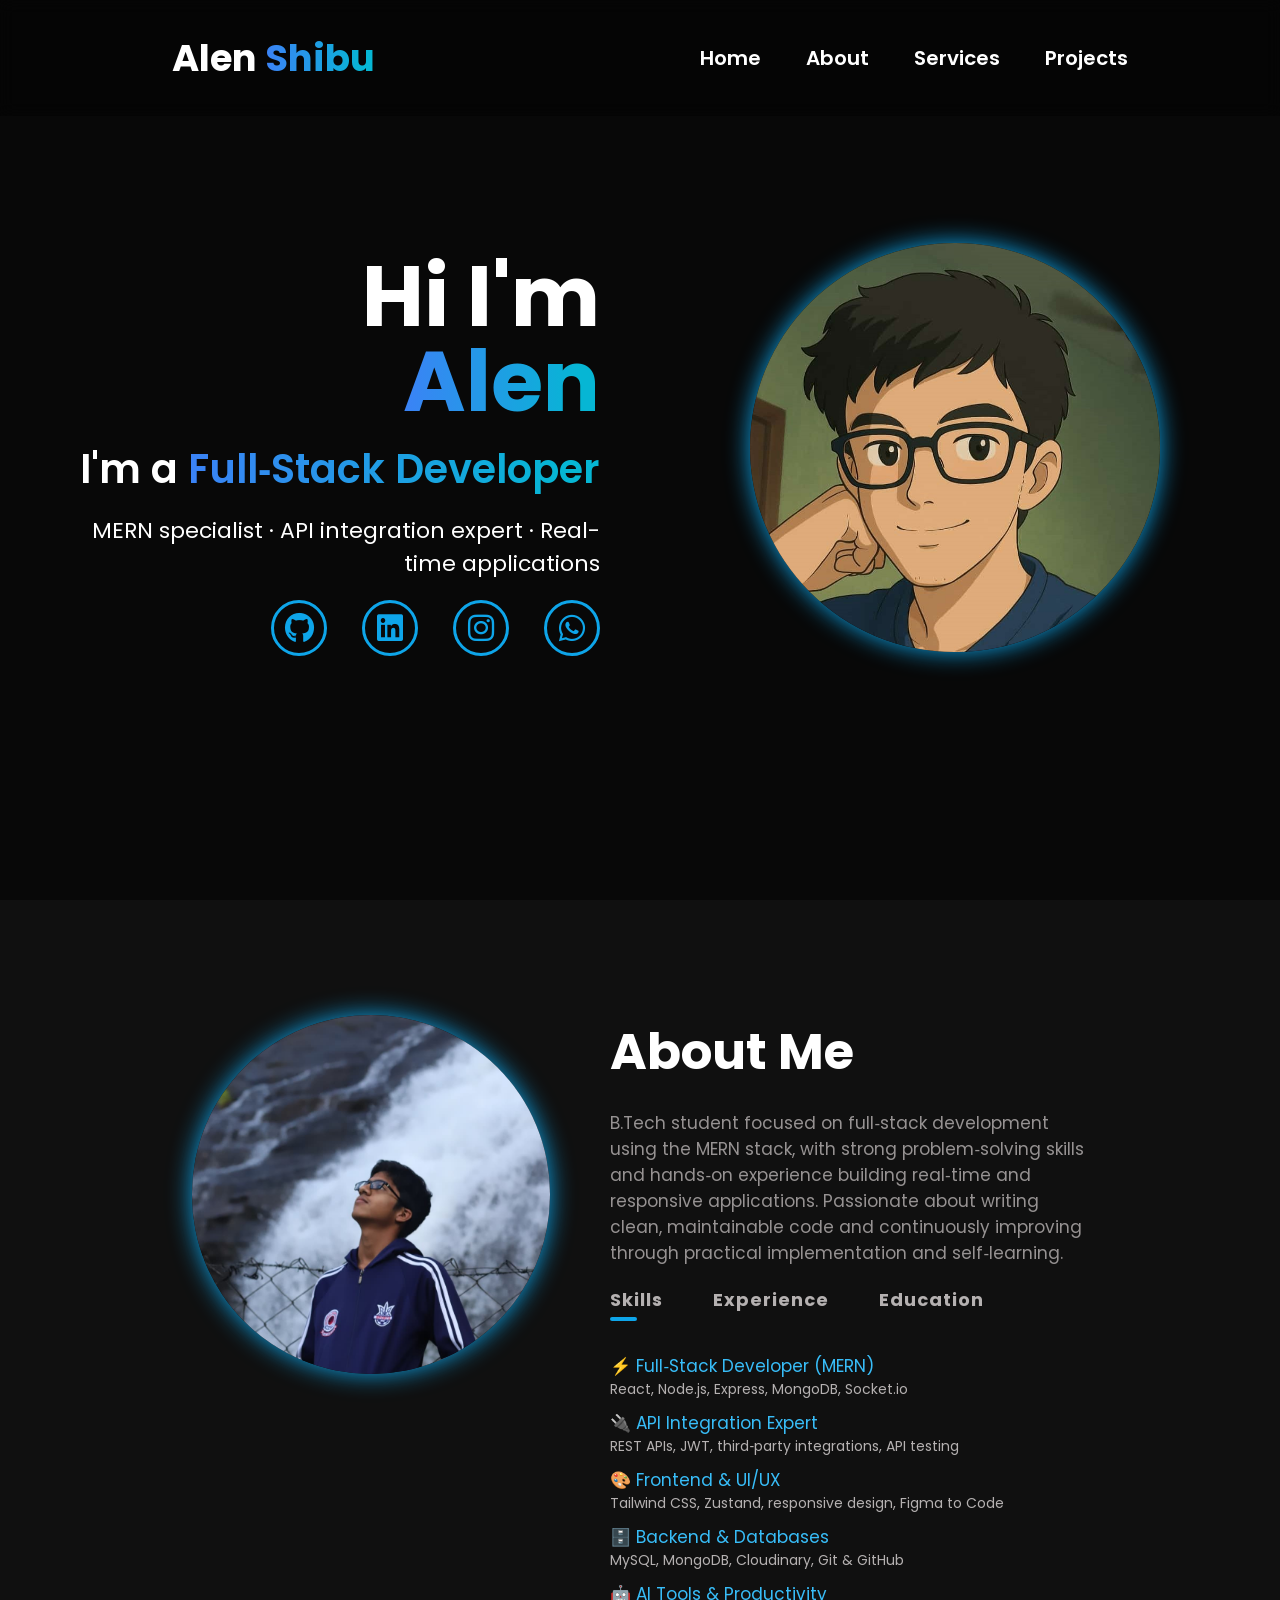
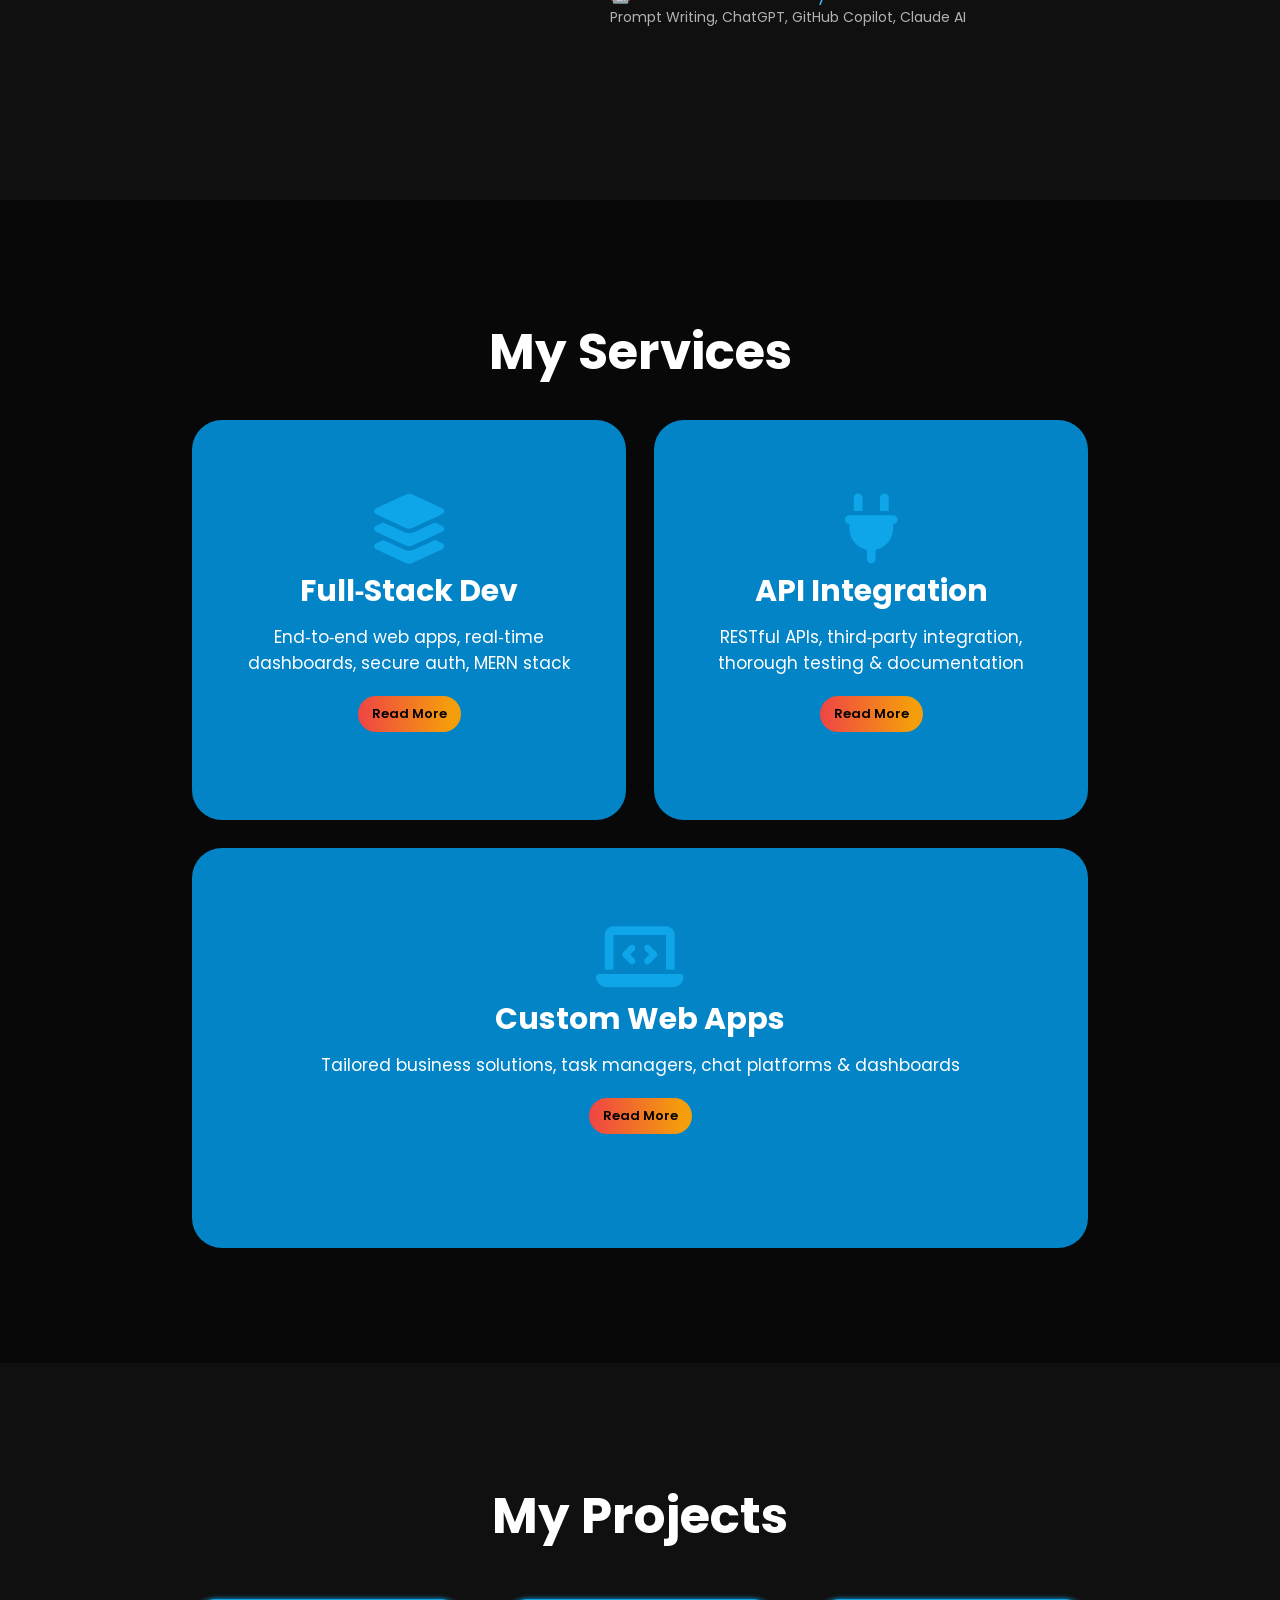
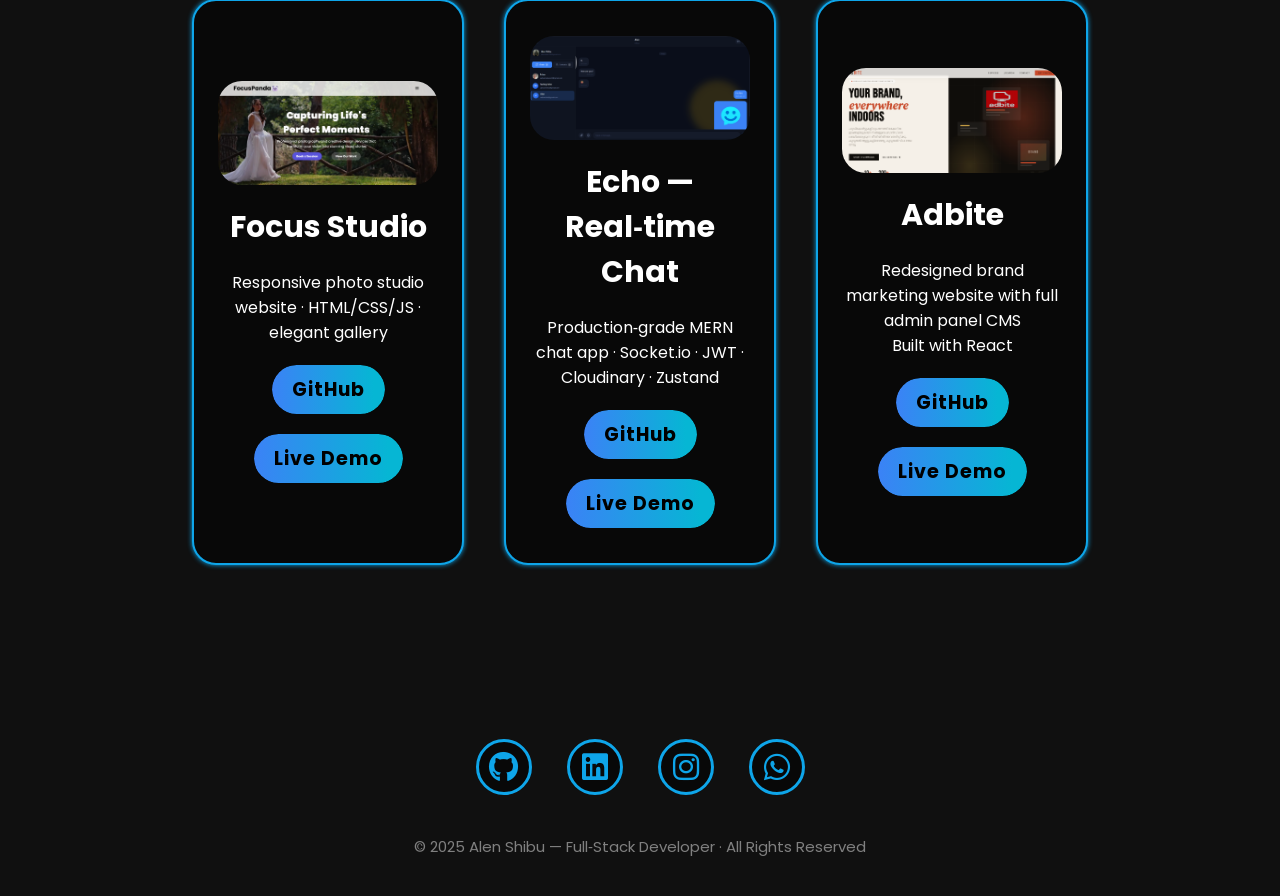
==== commit aa4f8523: "Updated the folder structure" ====
--- a/index.html
+++ b/index.html
@@ -4,6 +4,7 @@
     <meta charset="UTF-8" />
     <meta name="viewport" content="width=device-width, initial-scale=1.0" />
     <title>Alen Shibu | Full‑Stack Developer Portfolio</title>
+    <link rel="icon" href="./assets/Alen_Shibu_Image.jpeg" type="image/jpeg">
     <link rel="stylesheet" href="https://cdnjs.cloudflare.com/ajax/libs/font-awesome/6.5.0/css/all.min.css" />
     <link rel="stylesheet" href="style.css" />
   </head>
@@ -158,8 +159,8 @@
       <h1>My Projects</h1>
       <div class="project-box">
 
-        <div class="project-card" onclick="location.href='project-focus-studio.html'">
-          <img src="assets/Focus_Studio.png" alt="Focus Studio" />
+        <div class="project-card" onclick="location.href='/projects/project-focus-studio.html'">
+          <img src="assets/project_images/Focus_Studio_1.png" alt="Focus Studio" />
           <h3>Focus Studio</h3>
           <p>Responsive photo studio website · HTML/CSS/JS · elegant gallery</p>
           <div class="project-btns">
@@ -168,8 +169,8 @@
           </div>
         </div>
 
-        <div class="project-card" onclick="location.href='project-echo.html'">
-          <img src="assets/chat.png" alt="Echo Chat App" />
+        <div class="project-card" onclick="location.href='/projects/project-echo.html'">
+          <img src="assets/project_images/Echo_1.png" alt="Echo Chat App" />
           <h3>Echo — Real‑time Chat</h3>
           <p>Production‑grade MERN chat app · Socket.io · JWT · Cloudinary · Zustand</p>
           <div class="project-btns">
@@ -178,10 +179,10 @@
           </div>
         </div>
 
-        <div class="project-card" onclick="location.href='project-adbite.html'">
-          <img src="assets/adbite.png" alt="Adbite" />
+        <div class="project-card" onclick="location.href='/projects/project-adbite.html'">
+          <img src="assets/project_images/Adbite_1.png" alt="Adbite" />
           <h3>Adbite</h3>
-          <p>Redesigned brand marketing website with full admin panel CMS</p>
+          <p>Redesigned brand marketing website with full admin panel CMS <br>Built with React</p>
           <div class="project-btns">
             <a href="https://github.com/Alen-Shibu/Adbite-redesign.git" target="_blank" rel="noopener" class="btn" onclick="event.stopPropagation()">GitHub</a>
             <a href="https://adbite-redesign.vercel.app/" target="_blank" rel="noopener" class="btn" onclick="event.stopPropagation()">Live Demo</a>
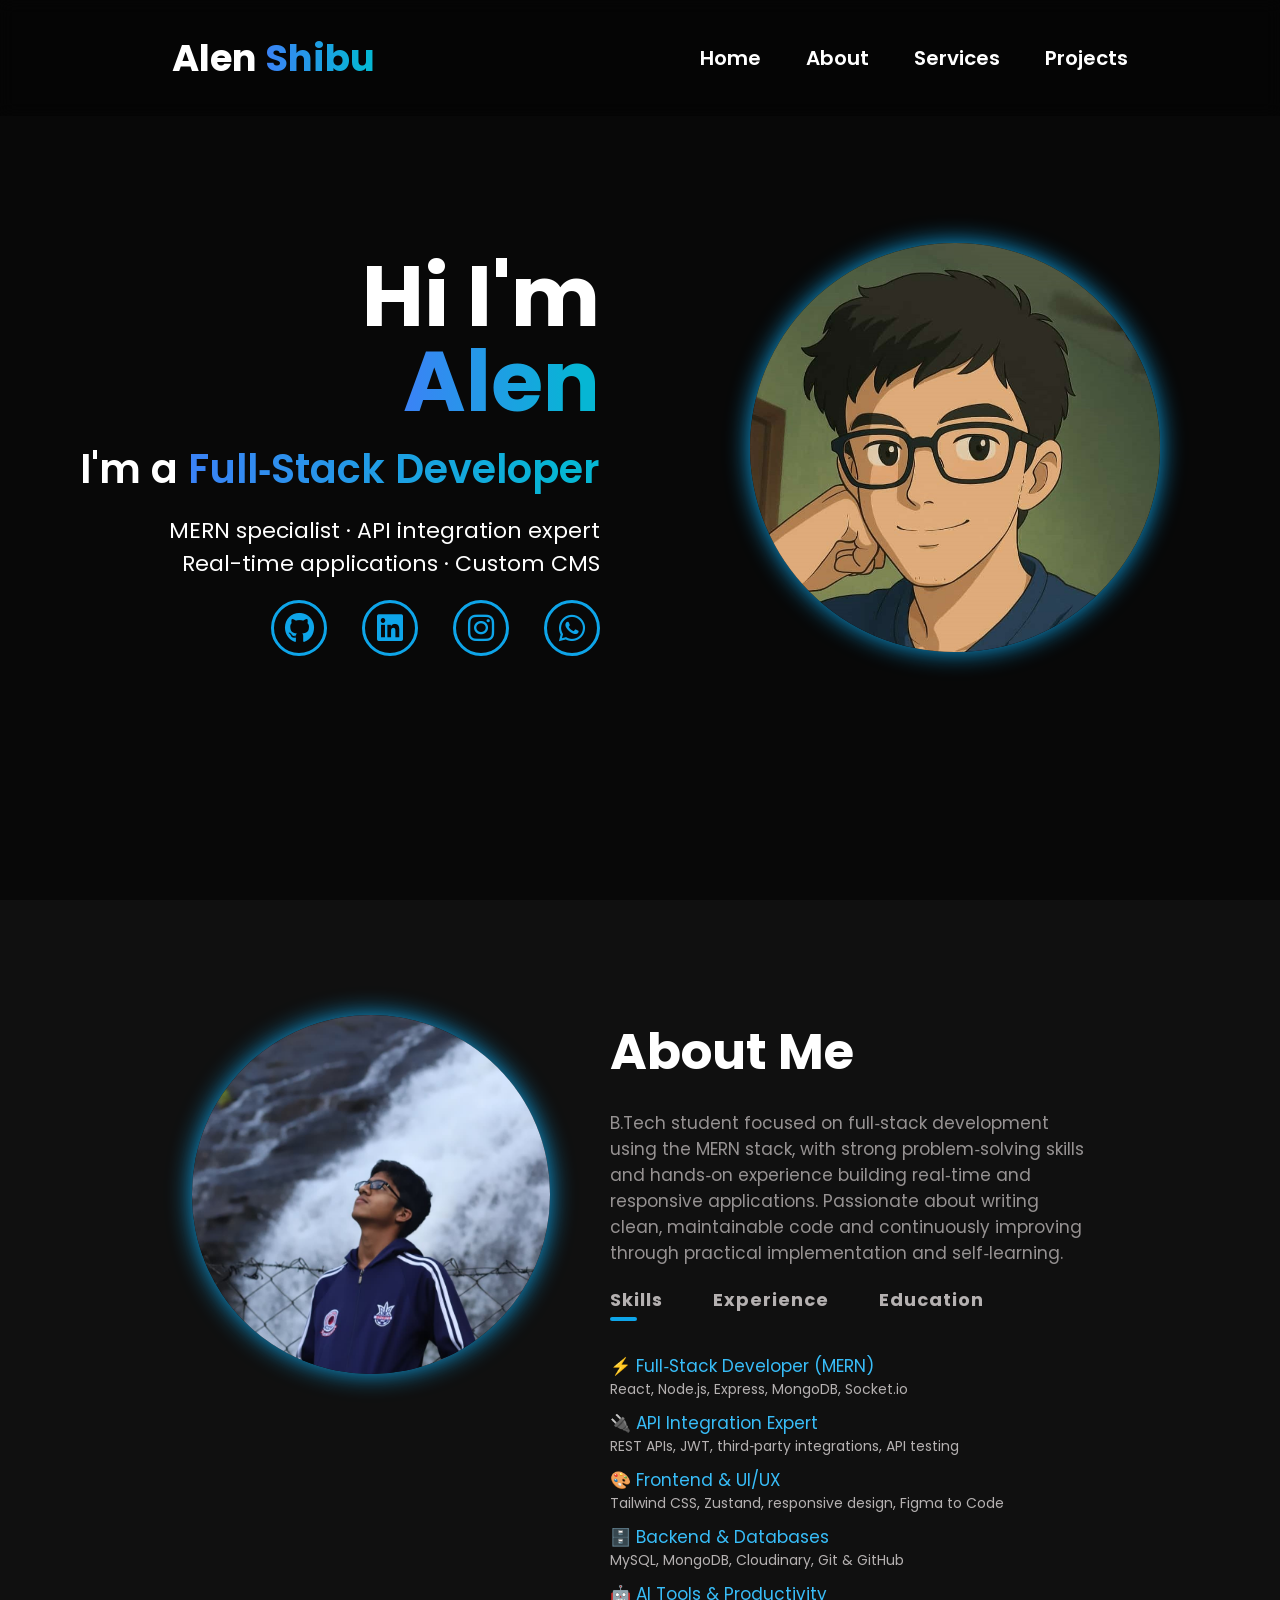
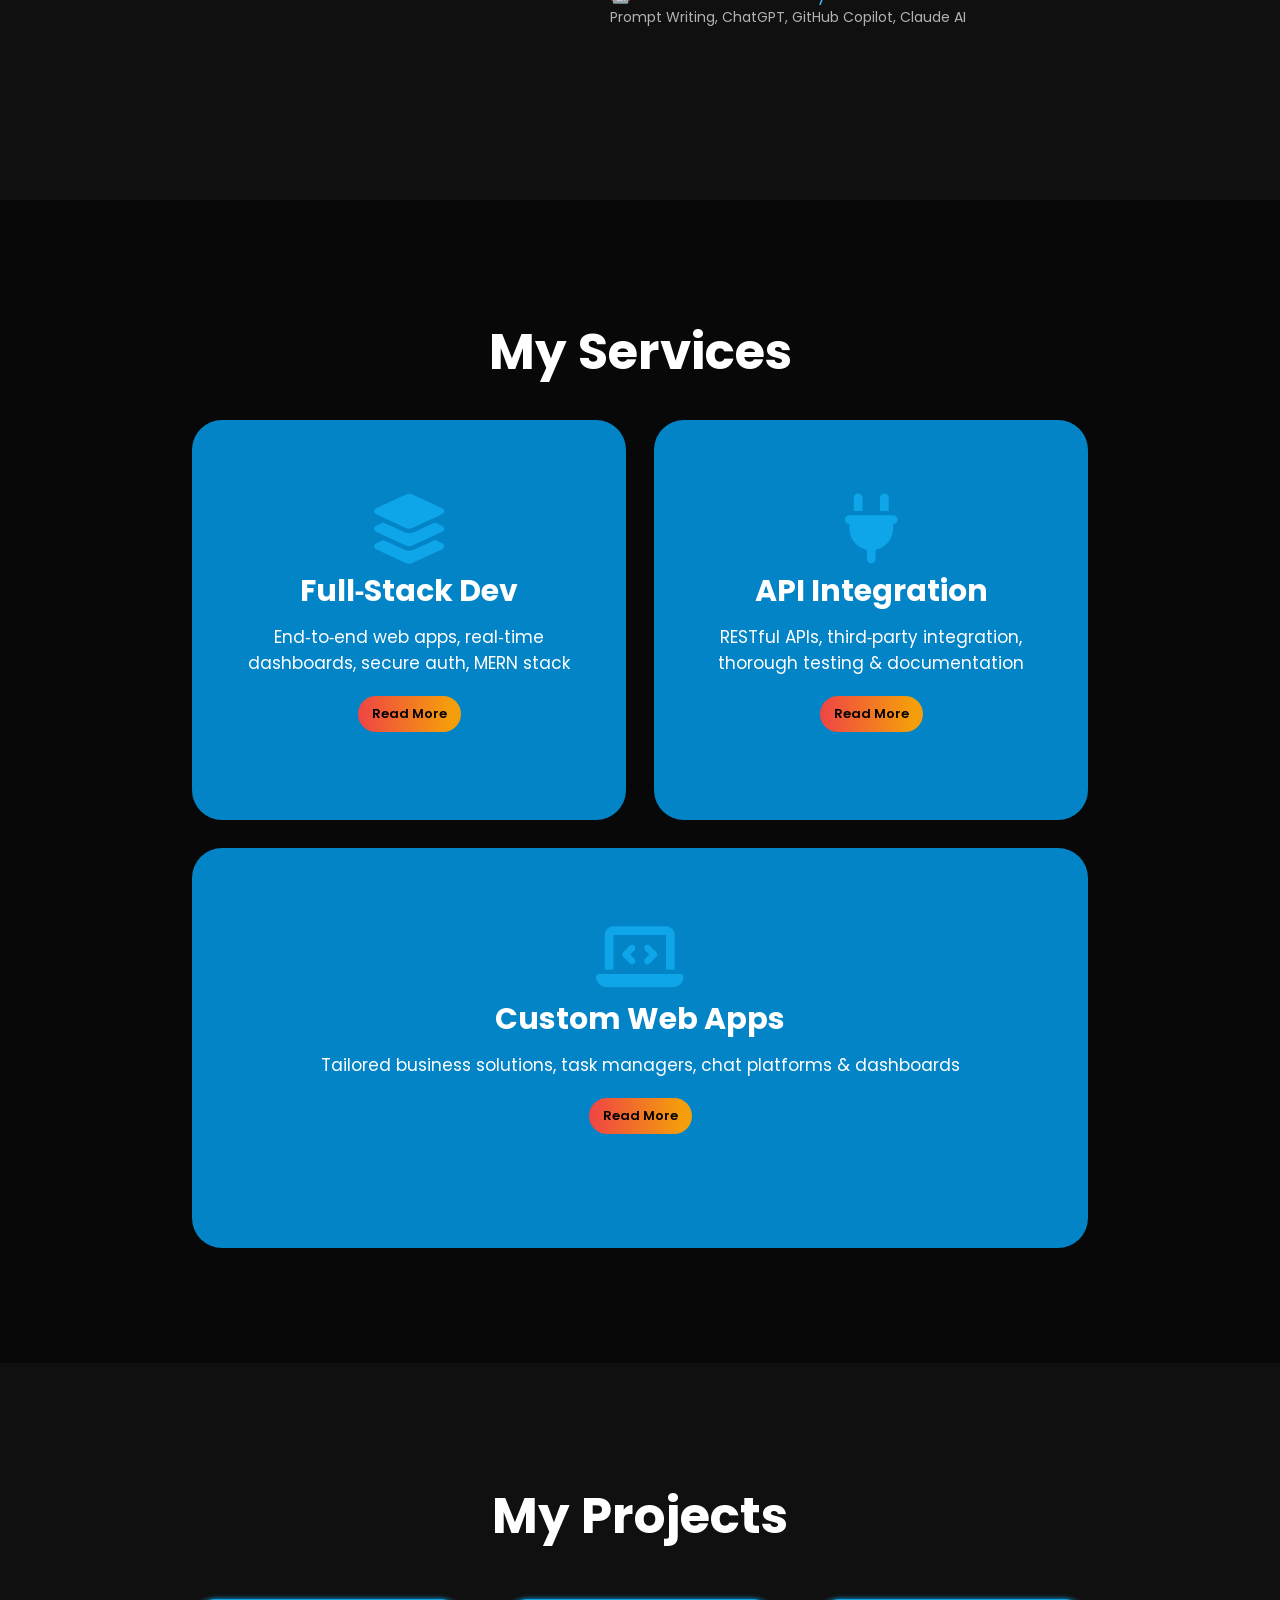
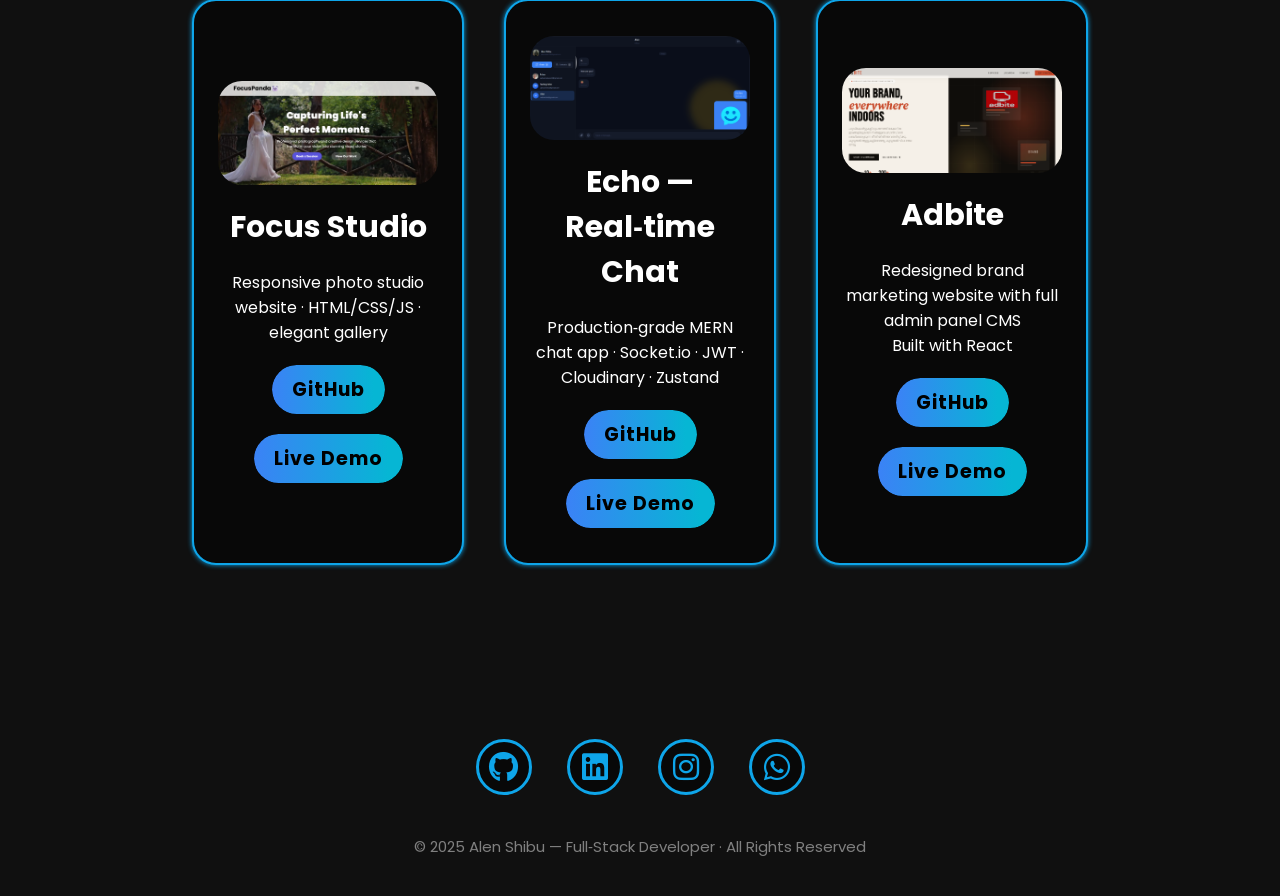
==== commit ee90ada3: "fix" ====
--- a/index.html
+++ b/index.html
@@ -29,7 +29,7 @@
       <div class="home-text slide-in-left">
         <h1>Hi I'm <br /><span>Alen</span></h1>
         <h2>I'm a <span>Full‑Stack Developer</span></h2>
-        <p>MERN specialist · API integration expert · Real-time applications</p>
+        <p>MERN specialist · API integration expert <br> Real-time applications · Custom CMS</p>
         <div class="social-links">
           <a href="https://github.com/Alen-Shibu" target="_blank" rel="noopener"><i class="fa-brands fa-github"></i></a>
           <a href="https://www.linkedin.com/in/alen-shibu-99502437a/" target="_blank" rel="noopener"><i class="fa-brands fa-linkedin"></i></a>
